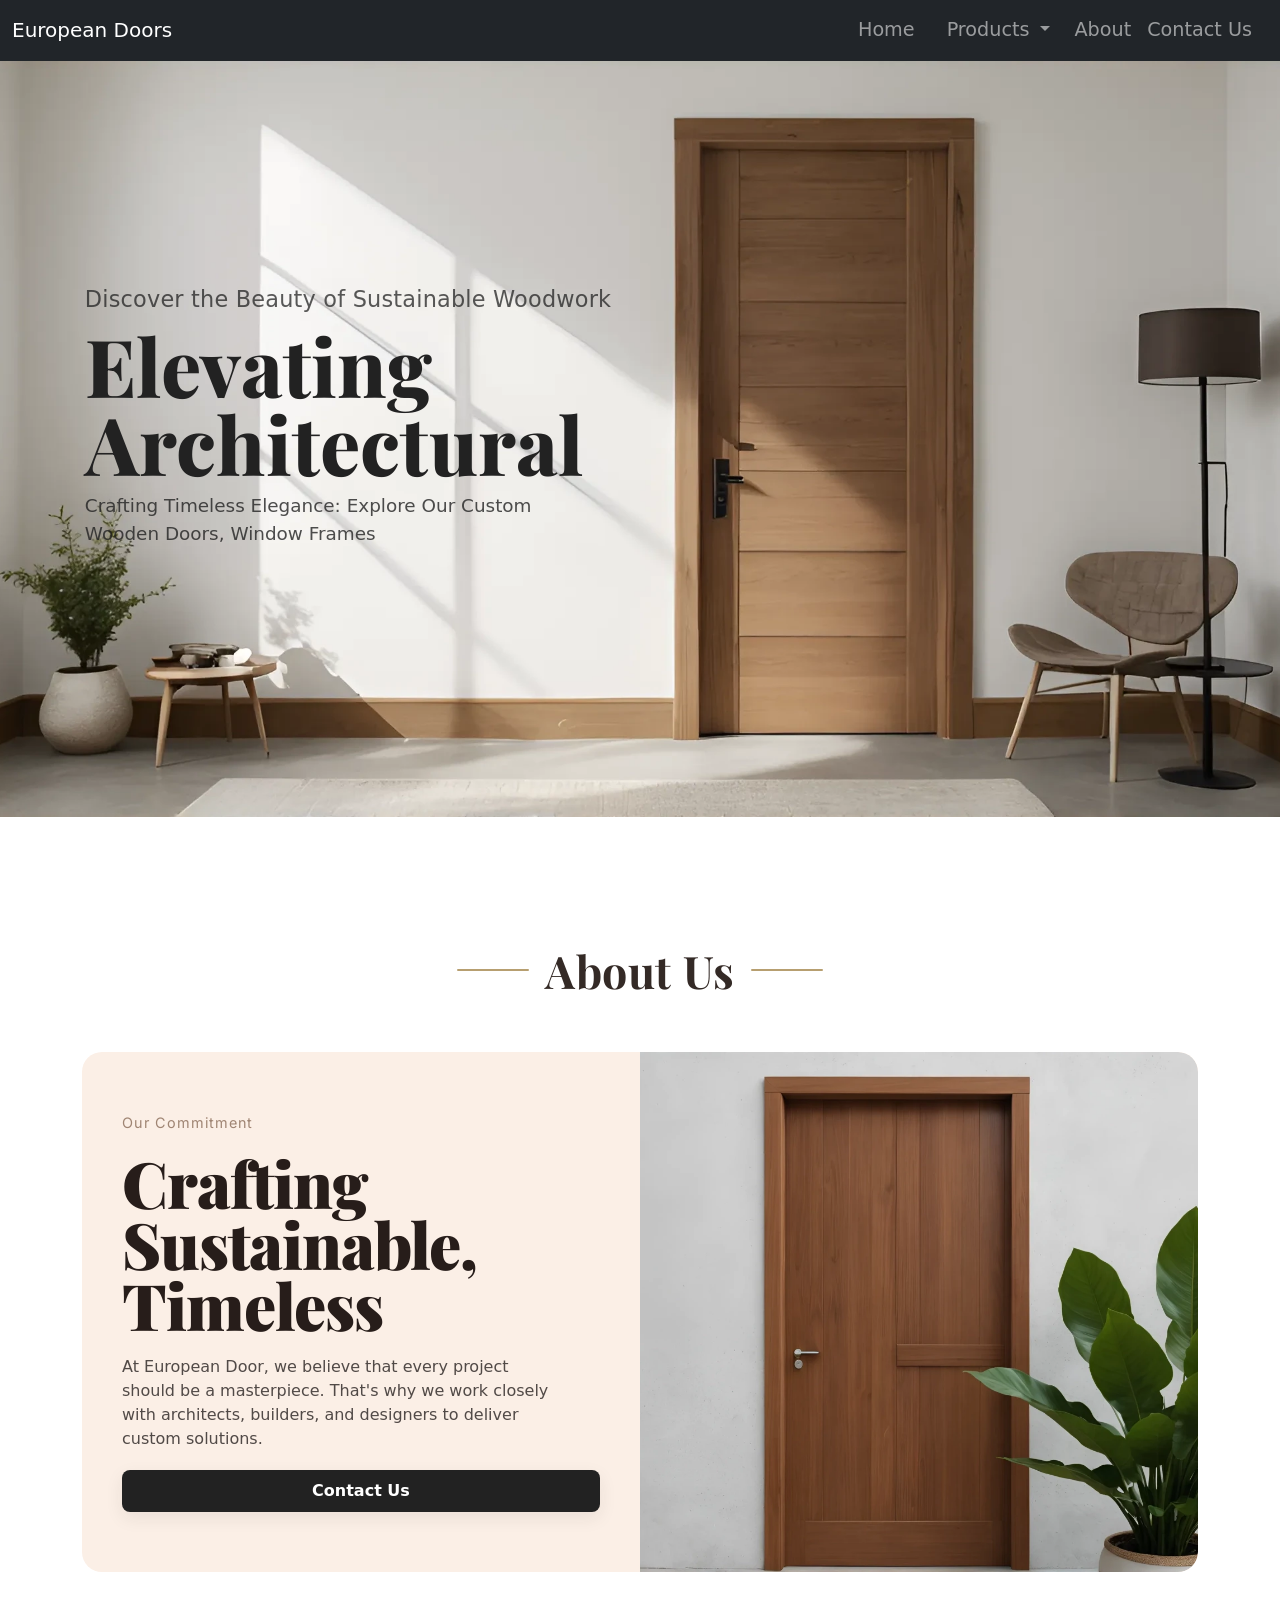
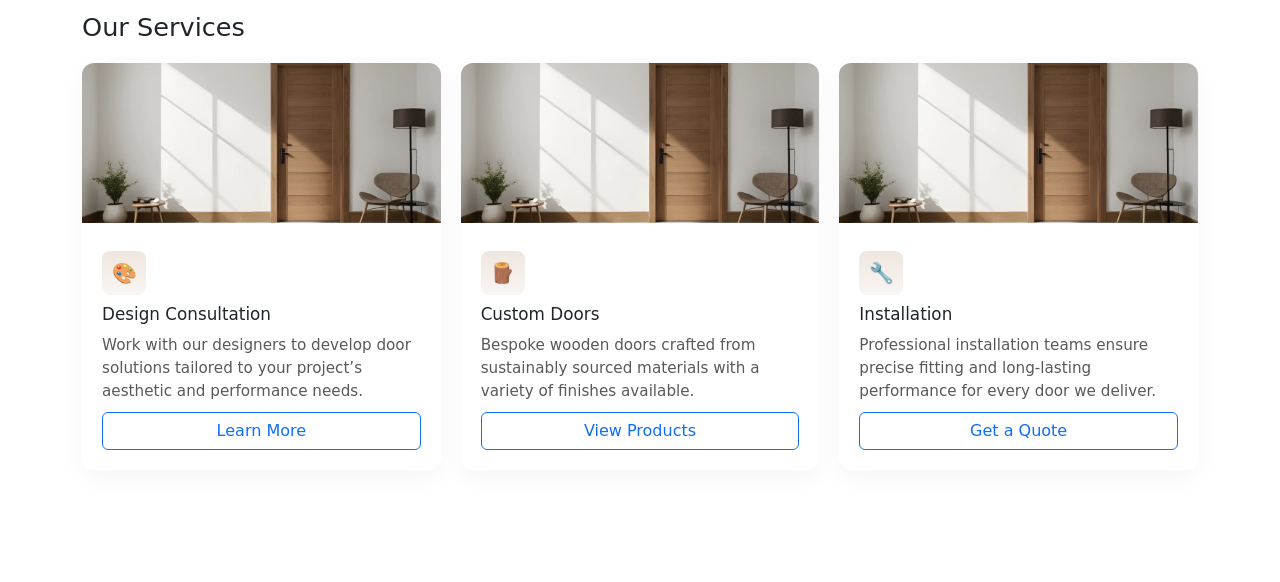
==== index.html @ 244710c8 "changes" ====
<!DOCTYPE html>
<html lang="en">
<head>
    <meta charset="UTF-8">
    <meta name="viewport" content="width=device-width, initial-scale=1.0">
    <link href="https://cdn.jsdelivr.net/npm/bootstrap@5.0.2/dist/css/bootstrap.min.css" rel="stylesheet" integrity="sha384-EVSTQN3/azprG1Anm3QDgpJLIm9Nao0Yz1ztcQTwFspd3yD65VohhpuuCOmLASjC" crossorigin="anonymous">
    <!-- Decorative font for the big heading -->
    <link href="https://fonts.googleapis.com/css2?family=Playfair+Display:ital,wght@0,700;0,900;1,700&family=Inter:wght@300;400;600;700&display=swap" rel="stylesheet">
    <script src="https://cdn.jsdelivr.net/npm/@popperjs/core@2.9.2/dist/umd/popper.min.js" integrity="sha384-IQsoLXl5PILFhosVNubq5LC7Qb9DXgDA9i+tQ8Zj3iwWAwPtgFTxbJ8NT4GN1R8p" crossorigin="anonymous"></script>
<script src="https://cdn.jsdelivr.net/npm/bootstrap@5.0.2/dist/js/bootstrap.min.js" integrity="sha384-cVKIPhGWiC2Al4u+LWgxfKTRIcfu0JTxR+EQDz/bgldoEyl4H0zUF0QKbrJ0EcQF" crossorigin="anonymous"></script>

    <title>Document</title>
    <style>
        body{
            margin: 0px;
            padding: 0px;
        }
        /* ---------- Navbar styles ---------- */
        :root{
            --nav-height: 64px;
            --nav-padding: 1rem;
            --nav-bg: rgba(255,255,255,0.06); /* slight translucent for light backgrounds */
            --nav-link-color: rgb(66, 62, 62);
            --nav-link-hover: rgb(0, 0, 0);
        }
     
       .hero-sec {
           min-height: 84vh;
            width: 100%;
            margin: 0;
  background-image: url('images/section.webp');
  background-size: cover;
  background-position: center;
  background-repeat: no-repeat;
}



        /* Hero text block positioned mid-left */
        .hero-content{
            position: relative;
            height: 100%;
            width: 100%;
        }
        .hero-card{
            position: absolute;
            left: 6%;
            top: 50%;
            transform: translateY(80%);
            max-width: 560px;
            color: rgb(34,34,34);
            background: rgba(255,255,255,0.0);
            padding: 0.25rem 0.5rem;
        }
        .hero-eyebrow{
            font-size: 1.4rem;
            color: rgba(34,34,34,0.75);
            margin-bottom: 0.6rem;
            letter-spacing: 0.2px;
        }
        .hero-title{
            font-family: 'Playfair Display', 'Courier New', Courier, monospace;
            font-size: clamp(3rem, 7.5vw, 5rem);
            line-height: 0.98;
            margin: 0 0 0.6rem 0;
            color: rgb(34,34,34);
            font-weight: 800;
            letter-spacing: 0.2px;
            word-break: keep-all;
        }
        .hero-desc{
            font-size: clamp(0.95rem, 1.6vw, 1.15rem);
            color: rgba(34,34,34,0.8);
            margin: 0;
            max-width: 480px;
        }

        /* Responsive adjustments */
        @media (max-width: 900px){
            .hero-card{ left: 5%; top: 32%; max-width: 420px; }
            .hero-title{ font-size: clamp(2rem, 7.5vw, 3.4rem); }
        }
        @media (max-width: 480px){
            .hero-card{ position: static; transform: none; padding: 1rem; max-width: 100%; }
            .hero-title{ font-size: 2rem; }
        }
        .father-first-section{

            margin: 0px 0px 20px 0px;
            
        }
        .first-section{
         
            overflow: hidden;
         background: #fbefe6;
            padding: 0px;
            margin: 0px;
            border-radius: 20px 20px 20px 20px;
        }
        /* Split-card layout to match the provided mock */
        .first-section .first-left{
            /* pale warm panel */
            padding: 3.5rem 2.5rem;
            display: flex;
            flex-direction: column;
            justify-content: center;
            gap: 1.2rem;
            min-height: 520px;
            margin: 0px;
        }
        .first-section .first-right{
           
            display: flex;
            align-items: center;
            justify-content: center;
            background: transparent;
        }
        .first-section .first-left .eyebrow{
            font-family: 'Inter', system-ui, sans-serif;
            font-size: 0.9rem;
            color: rgba(98,61,38,0.6);
            letter-spacing: 1px;
            text-transform: none;
        }
        .first-section .first-left h2{
            margin: 0;
            font-family: 'Playfair Display', Georgia, serif;
            font-size: clamp(2.4rem, 5.2vw, 4rem);
            line-height: 0.95;
            color: #271d1a;
            font-weight: 900;
            letter-spacing: -1px;
        }
        .first-section .first-left p{
            margin: 0;
            color: rgba(39,33,31,0.8);
            max-width: 42ch;
        }
        .first-section .first-right img{
            width: 100%;
            height: 100%;
            object-fit: cover;
            border-radius: 0px 20px 20px 0px;
        }
        @media (max-width: 900px){
            .first-section .first-left{ padding: 2rem; }
            .first-section .first-left h2{ font-size: 2rem; }
        }
        /* Text column helper: vertically center content beside images */
        .col-content{
            display: flex;
            flex-direction: column;
            justify-content: center;
            gap: 0.75rem;
            padding: 1.25rem;
        }
        .col-content h2{ margin: 0 0 0.25rem 0; font-size: 1.75rem; }
        .col-content p{ margin: 0 0 0.75rem 0; color: rgba(34,34,34,0.85); line-height: 1.45; }
        /* Style the primary button to match site look (overrides bootstrap) */
        .btn-primary{
            background: rgb(34,34,34) !important;
            border: none !important;
            color: #fff !important;
            padding: 0.55rem 1rem;
            border-radius: 8px;
            font-weight: 600;
            box-shadow: 0 6px 18px rgba(34,34,34,0.08);
        }
        .btn-primary:hover, .btn-primary:focus{
            transform: translateY(-2px);
            box-shadow: 0 10px 24px rgba(34,34,34,0.12);
            outline: none;
        }
        .door-img img{
            margin: 0px;
            padding: 0px;
            width: 100%;
            height: auto;
            display: block;
            border-radius: 30px;
        }
        .door-img{
            padding: 0px;
        }
        /* Services section styling */
        .services-section{
            padding: 2.5rem 0;
        }
        .services-section h3{
            font-size: 1.6rem;
            margin: 0 0 0.5rem 0;
        }
        .services-grid{
            display: grid;
            grid-template-columns: repeat(3, 1fr);
            gap: 1.25rem;
            align-items: start;
        }
        .service-card{
            padding: 0;
            border-radius: 12px;
            background: #fff;
            box-shadow: 0 8px 24px rgba(17,17,17,0.04);
            display: flex;
            flex-direction: column;
            gap: 0.75rem;
            overflow: hidden;
            transition: transform 220ms ease, box-shadow 220ms ease;
        }
        .service-card:hover{ transform: translateY(-8px); box-shadow: 0 20px 40px rgba(17,17,17,0.12); }
        .service-thumb{ width: 100%; height: 160px; object-fit: cover; display:block; }
        .service-body{ padding: 1rem 1.25rem 1.25rem 1.25rem; display:flex; flex-direction:column; gap:0.6rem; }
        .service-icon{
            font-size: 1.25rem;
            width: 44px;
            height: 44px;
            display: inline-flex;
            align-items: center;
            justify-content: center;
            border-radius: 8px;
            background: linear-gradient(180deg, #efe7df, #f9f5f3);
        }
        .service-card h4{ margin: 0; font-size: 1.05rem; }
        .service-card p{ margin: 0; color: rgba(34,34,34,0.75); font-size: 0.95rem; }
        @media (max-width: 900px){
            .services-grid{ grid-template-columns: repeat(2, 1fr); }
        }
        @media (max-width: 600px){
            .services-grid{ grid-template-columns: 1fr; }
        }
        /* Themed section heading with thin lines */
        .section-heading{
            display: flex;
            align-items: center;
            gap: 1rem;
            justify-content: center;
            margin: 2.5rem 0 1rem 0;
            color: #342a26;
            font-family: 'Playfair Display', Georgia, serif;
            font-weight: 700;
            font-size: clamp(2.4rem, 3.8vw, 2.8rem);
            letter-spacing: 0.6px;
        }
        .section-heading::before,
        .section-heading::after{
            content: "";
            display: block;
            width: 72px;
            height: 2px;
            background: rgba(180, 155, 105, 0.952);
            border-radius: 2px;
        }
        @media (max-width: 600px){
            .section-heading::before, .section-heading::after{ width: 40px; }
            .section-heading{ font-size: 1.05rem; }
        }

        /* Navbar scrolled state styling */
        nav.site-nav{ transition: background 260ms ease, height 260ms ease, box-shadow 260ms ease, padding 260ms ease; }
        nav.site-nav.scrolled{ background: rgba(17, 17, 17, 0.247); height: 52px; box-shadow: 0 6px 20px rgba(0, 0, 0, 0.041); padding: 0 0.75rem; }
        nav.site-nav .brand, nav.site-nav .nav-links a{ transition: color 260ms ease; }
        nav.site-nav.scrolled .brand, nav.site-nav.scrolled .nav-links a{ color: #302d2d !important; }
    
        .nav-link{
            font-size: 1.2rem;
        }
    </style>
</head>
<body>
   <nav class="navbar navbar-expand-lg navbar-dark bg-dark">
  <div class="container-fluid">
    <a class="navbar-brand" href="#">European Doors</a>
    <button class="navbar-toggler" type="button" data-bs-toggle="collapse" data-bs-target="#navbarNavDropdown" aria-controls="navbarNavDropdown" aria-expanded="false" aria-label="Toggle navigation">
      <span class="navbar-toggler-icon"></span>
    </button>
    <div class="collapse navbar-collapse" id="navbarNavDropdown">
      <ul class="navbar-nav ms-auto me-2">
        <li class="nav-item px-2">
          <a class="nav-link" aria-current="page" href="#">Home</a>
        </li>
        <li class="nav-item dropdown px-2">
          <a class="nav-link dropdown-toggle" href="#" id="navbarDropdownMenuLink" role="button" data-bs-toggle="dropdown" aria-expanded="false">
            Products
          </a>
          <ul class="dropdown-menu" aria-labelledby="navbarDropdownMenuLink">
            <li><a class="dropdown-item" href="#">Action</a></li>
            <li><a class="dropdown-item" href="#">Another action</a></li>
            <li><a class="dropdown-item" href="#">Something </a></li>
          </ul>
        </li>
        <li class="nav-item">
          <a class="nav-link" href="#">About</a>
        </li>

        <li class="nav-item">
          <a class="nav-link" href="#">Contact Us</a>
        </li>
        
      </ul>
    </div>
  </div>
</nav>
    <section class="hero-sec">
        <div class="hero-content">
            <div class="hero-card" role="region" aria-label="Hero">
                <div class="hero-eyebrow">Discover the Beauty of Sustainable Woodwork</div>
                <h1 class="hero-title">Elevating<br/>Architectural</h1>
                <p class="hero-desc">Crafting Timeless Elegance: Explore Our Custom Wooden Doors, Window Frames</p>
            </div>
        </div>
    </section>
    <br><br><br>

    <!-- About heading -->
    <div class="container">
        <div class="section-heading my-5" role="heading" aria-level="2">About Us</div>
    </div>

    
    
    <div class="container">
    <div class="row first-section">
    <div class="col-lg-6 first-left">
        <div class="eyebrow">Our Commitment</div>
        <h2>Crafting Sustainable,<br/>Timeless</h2>
        <p>At European Door, we believe that every project should be a masterpiece. That's why we work closely with architects, builders, and designers to deliver custom solutions.</p>
        <a href="#contact" class="btn btn-primary">Contact Us</a>
    </div>
    <div class="col-lg-6 first-right door-img">
        <img src="images/door_image.htm" alt="Wooden bedroom with large window">
    </div>

    </div>
    </div>

   
    <!-- Our Services -->
    <section class="services-section" aria-labelledby="services-heading">
        <div class="container">
            <h3 id="services-heading" style="margin-bottom:1.25rem;">Our Services</h3>
            <div class="services-grid">
                <article class="service-card">
                    <img class="service-thumb" src="images/section.webp" alt="Design" />
                    <div class="service-body">
                        <div class="service-icon">🎨</div>
                        <h4>Design Consultation</h4>
                        <p>Work with our designers to develop door solutions tailored to your project’s aesthetic and performance needs.</p>
                        <a class="btn btn-outline-primary" href="#contact">Learn More</a>
                    </div>
                </article>
                <article class="service-card">
                    <img class="service-thumb" src="images/section.webp" alt="Custom Doors" />
                    <div class="service-body">
                        <div class="service-icon">🪵</div>
                        <h4>Custom Doors</h4>
                        <p>Bespoke wooden doors crafted from sustainably sourced materials with a variety of finishes available.</p>
                        <a class="btn btn-outline-primary" href="#products">View Products</a>
                    </div>
                </article>
                <article class="service-card">
                    <img class="service-thumb" src="images/section.webp" alt="Installation" />
                    <div class="service-body">
                        <div class="service-icon">🔧</div>
                        <h4>Installation</h4>
                        <p>Professional installation teams ensure precise fitting and long-lasting performance for every door we deliver.</p>
                        <a class="btn btn-outline-primary" href="#contact">Get a Quote</a>
                    </div>
                </article>
            </div>
        </div>
    </section>
    <br><br><br>



    <script>
        // Mobile nav toggle: no external libs
        (function(){
            const toggle = document.querySelector('.nav-toggle');
            const navLinks = document.getElementById('nav-links');

            if(!toggle || !navLinks) return;

            function setOpen(open){
                toggle.setAttribute('aria-expanded', open ? 'true' : 'false');
                if(open) navLinks.classList.add('open'); else navLinks.classList.remove('open');
            }

            toggle.addEventListener('click', ()=>{
                const isOpen = toggle.getAttribute('aria-expanded') === 'true';
                setOpen(!isOpen);
            });

            // Close on Escape
            document.addEventListener('keydown', e=>{
                if(e.key === 'Escape') setOpen(false);
            });

            // Close when clicking outside (mobile menu)
            document.addEventListener('click', e=>{
                if(!navLinks.classList.contains('open')) return;
                const withinNav = e.composedPath && e.composedPath().includes(navLinks);
                const withinToggle = e.composedPath && e.composedPath().includes(toggle);
                if(!withinNav && !withinToggle) setOpen(false);
            });
        })();

        // Navbar scroll behavior: change color/height after scrolling down
        (function(){
            const nav = document.querySelector('nav.site-nav');
            const threshold = 120; // pixels scrolled before changing
            if(!nav) return;
            function onScroll(){
                if(window.scrollY > threshold) nav.classList.add('scrolled'); else nav.classList.remove('scrolled');
            }
            document.addEventListener('scroll', onScroll, { passive: true });
            // run once to set initial state
            onScroll();
        })();
    </script>
</body>
</html>
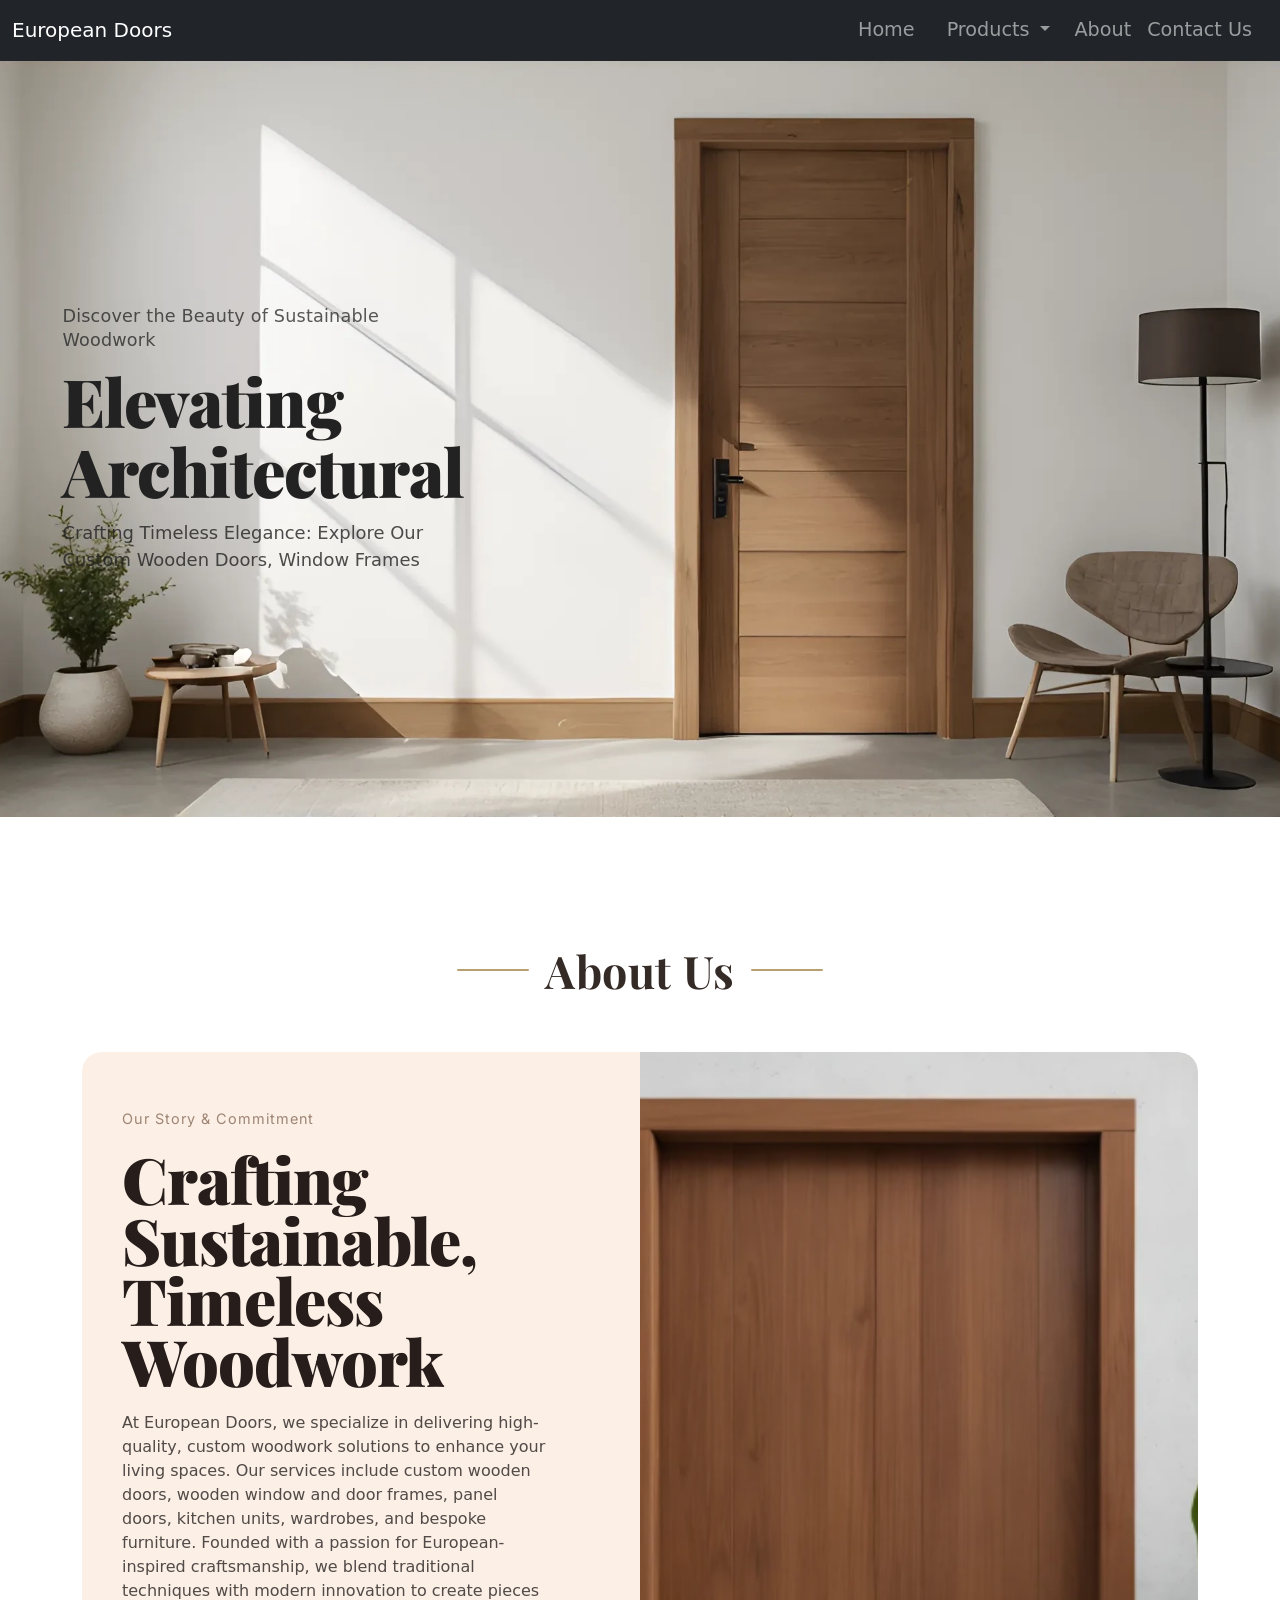
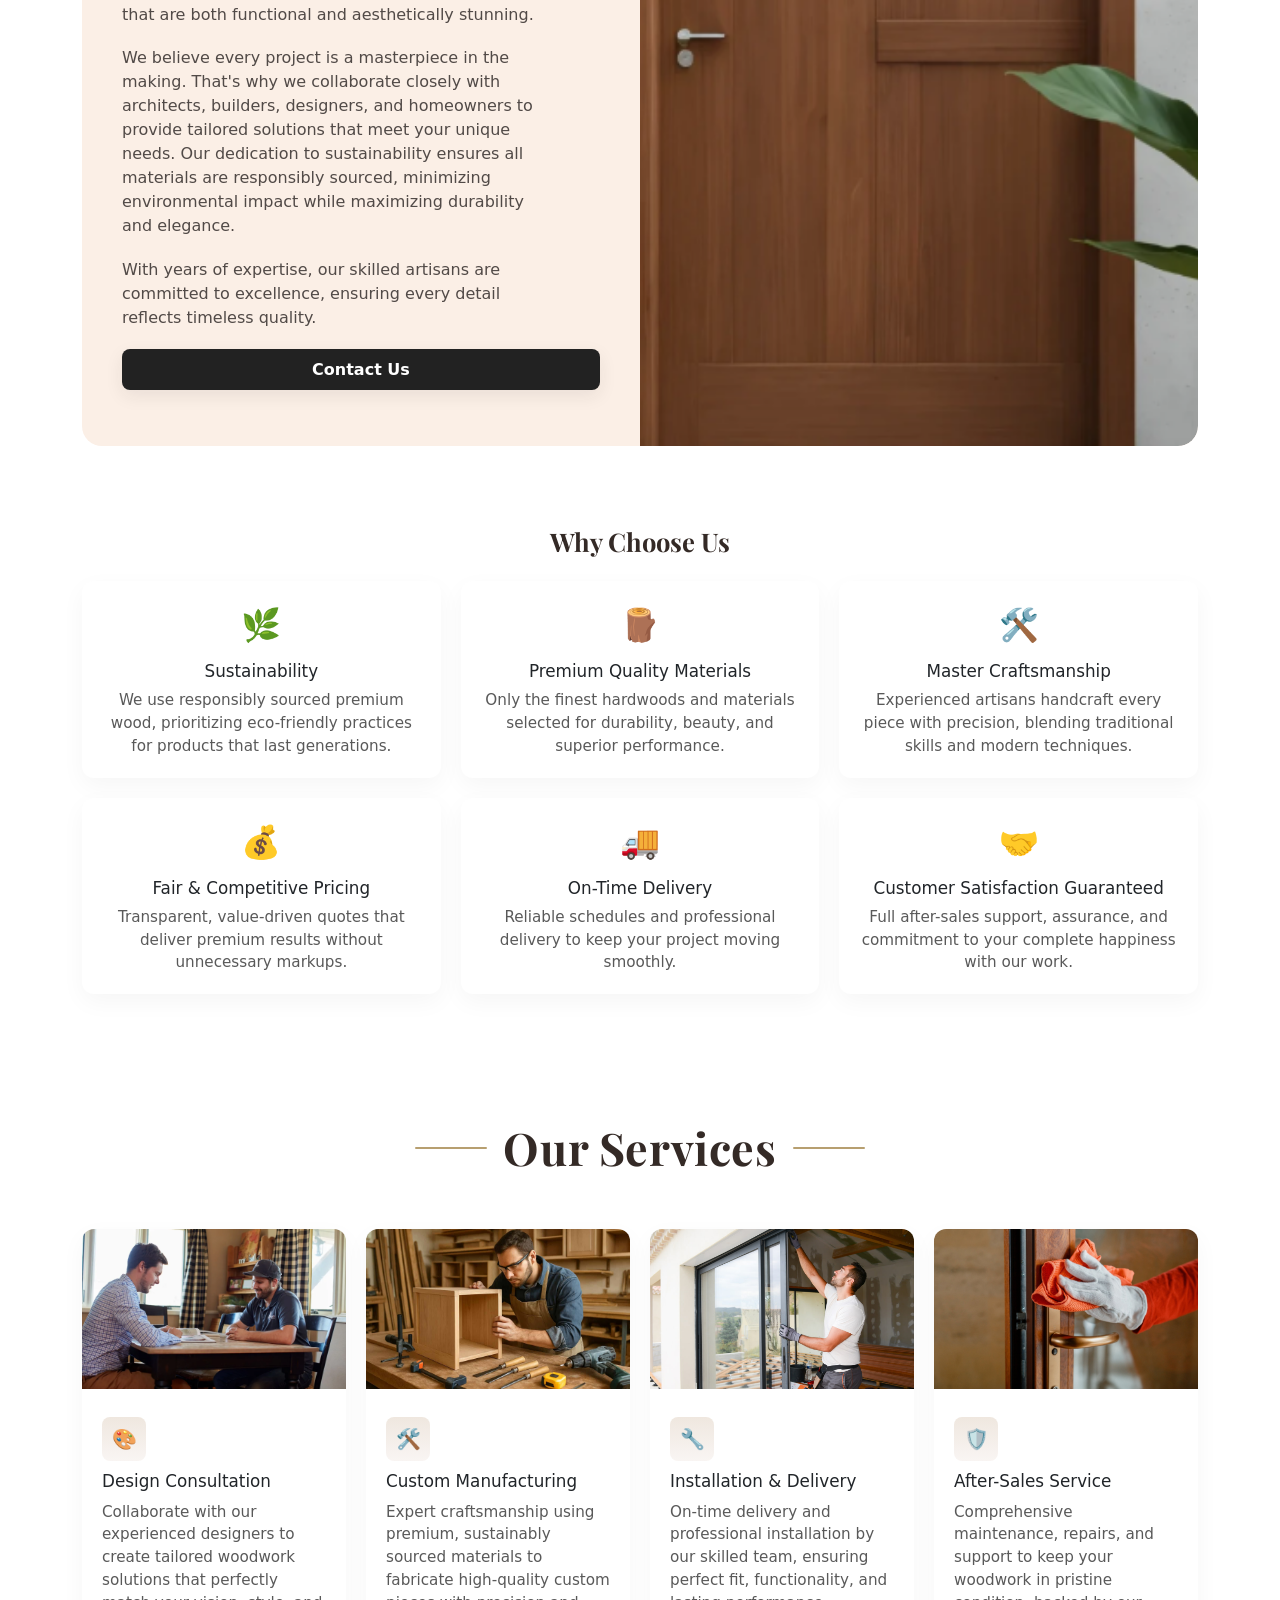
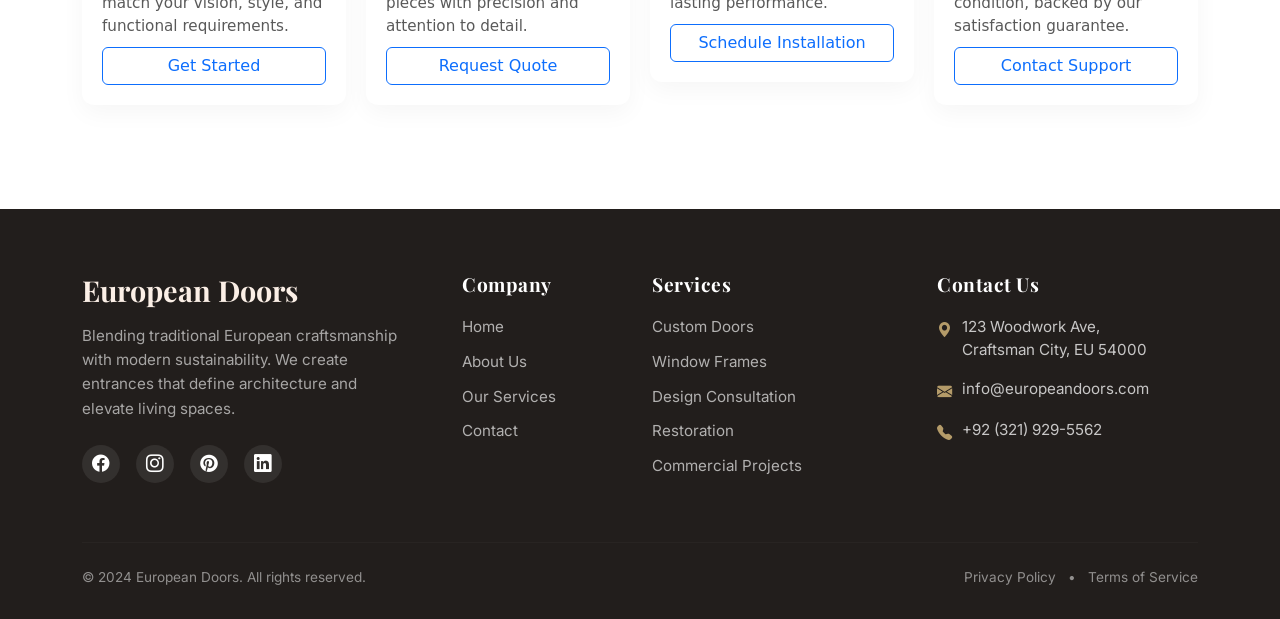
==== commit c4dac6c0: "updated" ====
--- a/index.html
+++ b/index.html
@@ -7,269 +7,19 @@
     <link href="https://cdn.jsdelivr.net/npm/bootstrap@5.0.2/dist/css/bootstrap.min.css" rel="stylesheet" integrity="sha384-EVSTQN3/azprG1Anm3QDgpJLIm9Nao0Yz1ztcQTwFspd3yD65VohhpuuCOmLASjC" crossorigin="anonymous">
     <!-- Decorative font for the big heading -->
     <link href="https://fonts.googleapis.com/css2?family=Playfair+Display:ital,wght@0,700;0,900;1,700&family=Inter:wght@300;400;600;700&display=swap" rel="stylesheet">
+    <link rel="stylesheet" href="style.css">
+    <link rel="stylesheet" href="https://cdn.jsdelivr.net/npm/bootstrap-icons@1.11.3/font/bootstrap-icons.min.css">
     <script src="https://cdn.jsdelivr.net/npm/@popperjs/core@2.9.2/dist/umd/popper.min.js" integrity="sha384-IQsoLXl5PILFhosVNubq5LC7Qb9DXgDA9i+tQ8Zj3iwWAwPtgFTxbJ8NT4GN1R8p" crossorigin="anonymous"></script>
 <script src="https://cdn.jsdelivr.net/npm/bootstrap@5.0.2/dist/js/bootstrap.min.js" integrity="sha384-cVKIPhGWiC2Al4u+LWgxfKTRIcfu0JTxR+EQDz/bgldoEyl4H0zUF0QKbrJ0EcQF" crossorigin="anonymous"></script>
 
-    <title>Document</title>
-    <style>
-        body{
-            margin: 0px;
-            padding: 0px;
-        }
-        /* ---------- Navbar styles ---------- */
-        :root{
-            --nav-height: 64px;
-            --nav-padding: 1rem;
-            --nav-bg: rgba(255,255,255,0.06); /* slight translucent for light backgrounds */
-            --nav-link-color: rgb(66, 62, 62);
-            --nav-link-hover: rgb(0, 0, 0);
-        }
-     
-       .hero-sec {
-           min-height: 84vh;
-            width: 100%;
-            margin: 0;
-  background-image: url('images/section.webp');
-  background-size: cover;
-  background-position: center;
-  background-repeat: no-repeat;
-}
-
-
-
-        /* Hero text block positioned mid-left */
-        .hero-content{
-            position: relative;
-            height: 100%;
-            width: 100%;
-        }
-        .hero-card{
-            position: absolute;
-            left: 6%;
-            top: 50%;
-            transform: translateY(80%);
-            max-width: 560px;
-            color: rgb(34,34,34);
-            background: rgba(255,255,255,0.0);
-            padding: 0.25rem 0.5rem;
-        }
-        .hero-eyebrow{
-            font-size: 1.4rem;
-            color: rgba(34,34,34,0.75);
-            margin-bottom: 0.6rem;
-            letter-spacing: 0.2px;
-        }
-        .hero-title{
-            font-family: 'Playfair Display', 'Courier New', Courier, monospace;
-            font-size: clamp(3rem, 7.5vw, 5rem);
-            line-height: 0.98;
-            margin: 0 0 0.6rem 0;
-            color: rgb(34,34,34);
-            font-weight: 800;
-            letter-spacing: 0.2px;
-            word-break: keep-all;
-        }
-        .hero-desc{
-            font-size: clamp(0.95rem, 1.6vw, 1.15rem);
-            color: rgba(34,34,34,0.8);
-            margin: 0;
-            max-width: 480px;
-        }
-
-        /* Responsive adjustments */
-        @media (max-width: 900px){
-            .hero-card{ left: 5%; top: 32%; max-width: 420px; }
-            .hero-title{ font-size: clamp(2rem, 7.5vw, 3.4rem); }
-        }
-        @media (max-width: 480px){
-            .hero-card{ position: static; transform: none; padding: 1rem; max-width: 100%; }
-            .hero-title{ font-size: 2rem; }
-        }
-        .father-first-section{
-
-            margin: 0px 0px 20px 0px;
-            
-        }
-        .first-section{
-         
-            overflow: hidden;
-         background: #fbefe6;
-            padding: 0px;
-            margin: 0px;
-            border-radius: 20px 20px 20px 20px;
-        }
-        /* Split-card layout to match the provided mock */
-        .first-section .first-left{
-            /* pale warm panel */
-            padding: 3.5rem 2.5rem;
-            display: flex;
-            flex-direction: column;
-            justify-content: center;
-            gap: 1.2rem;
-            min-height: 520px;
-            margin: 0px;
-        }
-        .first-section .first-right{
-           
-            display: flex;
-            align-items: center;
-            justify-content: center;
-            background: transparent;
-        }
-        .first-section .first-left .eyebrow{
-            font-family: 'Inter', system-ui, sans-serif;
-            font-size: 0.9rem;
-            color: rgba(98,61,38,0.6);
-            letter-spacing: 1px;
-            text-transform: none;
-        }
-        .first-section .first-left h2{
-            margin: 0;
-            font-family: 'Playfair Display', Georgia, serif;
-            font-size: clamp(2.4rem, 5.2vw, 4rem);
-            line-height: 0.95;
-            color: #271d1a;
-            font-weight: 900;
-            letter-spacing: -1px;
-        }
-        .first-section .first-left p{
-            margin: 0;
-            color: rgba(39,33,31,0.8);
-            max-width: 42ch;
-        }
-        .first-section .first-right img{
-            width: 100%;
-            height: 100%;
-            object-fit: cover;
-            border-radius: 0px 20px 20px 0px;
-        }
-        @media (max-width: 900px){
-            .first-section .first-left{ padding: 2rem; }
-            .first-section .first-left h2{ font-size: 2rem; }
-        }
-        /* Text column helper: vertically center content beside images */
-        .col-content{
-            display: flex;
-            flex-direction: column;
-            justify-content: center;
-            gap: 0.75rem;
-            padding: 1.25rem;
-        }
-        .col-content h2{ margin: 0 0 0.25rem 0; font-size: 1.75rem; }
-        .col-content p{ margin: 0 0 0.75rem 0; color: rgba(34,34,34,0.85); line-height: 1.45; }
-        /* Style the primary button to match site look (overrides bootstrap) */
-        .btn-primary{
-            background: rgb(34,34,34) !important;
-            border: none !important;
-            color: #fff !important;
-            padding: 0.55rem 1rem;
-            border-radius: 8px;
-            font-weight: 600;
-            box-shadow: 0 6px 18px rgba(34,34,34,0.08);
-        }
-        .btn-primary:hover, .btn-primary:focus{
-            transform: translateY(-2px);
-            box-shadow: 0 10px 24px rgba(34,34,34,0.12);
-            outline: none;
-        }
-        .door-img img{
-            margin: 0px;
-            padding: 0px;
-            width: 100%;
-            height: auto;
-            display: block;
-            border-radius: 30px;
-        }
-        .door-img{
-            padding: 0px;
-        }
-        /* Services section styling */
-        .services-section{
-            padding: 2.5rem 0;
-        }
-        .services-section h3{
-            font-size: 1.6rem;
-            margin: 0 0 0.5rem 0;
-        }
-        .services-grid{
-            display: grid;
-            grid-template-columns: repeat(3, 1fr);
-            gap: 1.25rem;
-            align-items: start;
-        }
-        .service-card{
-            padding: 0;
-            border-radius: 12px;
-            background: #fff;
-            box-shadow: 0 8px 24px rgba(17,17,17,0.04);
-            display: flex;
-            flex-direction: column;
-            gap: 0.75rem;
-            overflow: hidden;
-            transition: transform 220ms ease, box-shadow 220ms ease;
-        }
-        .service-card:hover{ transform: translateY(-8px); box-shadow: 0 20px 40px rgba(17,17,17,0.12); }
-        .service-thumb{ width: 100%; height: 160px; object-fit: cover; display:block; }
-        .service-body{ padding: 1rem 1.25rem 1.25rem 1.25rem; display:flex; flex-direction:column; gap:0.6rem; }
-        .service-icon{
-            font-size: 1.25rem;
-            width: 44px;
-            height: 44px;
-            display: inline-flex;
-            align-items: center;
-            justify-content: center;
-            border-radius: 8px;
-            background: linear-gradient(180deg, #efe7df, #f9f5f3);
-        }
-        .service-card h4{ margin: 0; font-size: 1.05rem; }
-        .service-card p{ margin: 0; color: rgba(34,34,34,0.75); font-size: 0.95rem; }
-        @media (max-width: 900px){
-            .services-grid{ grid-template-columns: repeat(2, 1fr); }
-        }
-        @media (max-width: 600px){
-            .services-grid{ grid-template-columns: 1fr; }
-        }
-        /* Themed section heading with thin lines */
-        .section-heading{
-            display: flex;
-            align-items: center;
-            gap: 1rem;
-            justify-content: center;
-            margin: 2.5rem 0 1rem 0;
-            color: #342a26;
-            font-family: 'Playfair Display', Georgia, serif;
-            font-weight: 700;
-            font-size: clamp(2.4rem, 3.8vw, 2.8rem);
-            letter-spacing: 0.6px;
-        }
-        .section-heading::before,
-        .section-heading::after{
-            content: "";
-            display: block;
-            width: 72px;
-            height: 2px;
-            background: rgba(180, 155, 105, 0.952);
-            border-radius: 2px;
-        }
-        @media (max-width: 600px){
-            .section-heading::before, .section-heading::after{ width: 40px; }
-            .section-heading{ font-size: 1.05rem; }
-        }
-
-        /* Navbar scrolled state styling */
-        nav.site-nav{ transition: background 260ms ease, height 260ms ease, box-shadow 260ms ease, padding 260ms ease; }
-        nav.site-nav.scrolled{ background: rgba(17, 17, 17, 0.247); height: 52px; box-shadow: 0 6px 20px rgba(0, 0, 0, 0.041); padding: 0 0.75rem; }
-        nav.site-nav .brand, nav.site-nav .nav-links a{ transition: color 260ms ease; }
-        nav.site-nav.scrolled .brand, nav.site-nav.scrolled .nav-links a{ color: #302d2d !important; }
-    
-        .nav-link{
-            font-size: 1.2rem;
-        }
-    </style>
+    <title>European Doors</title>
+   
 </head>
 <body>
+     
    <nav class="navbar navbar-expand-lg navbar-dark bg-dark">
   <div class="container-fluid">
+
     <a class="navbar-brand" href="#">European Doors</a>
     <button class="navbar-toggler" type="button" data-bs-toggle="collapse" data-bs-target="#navbarNavDropdown" aria-controls="navbarNavDropdown" aria-expanded="false" aria-label="Toggle navigation">
       <span class="navbar-toggler-icon"></span>
@@ -290,7 +40,8 @@
           </ul>
         </li>
         <li class="nav-item">
-          <a class="nav-link" href="#">About</a>
+          <a class="nav-link" href="#about">About</a>
+          
         </li>
 
         <li class="nav-item">
@@ -301,7 +52,7 @@
     </div>
   </div>
 </nav>
-    <section class="hero-sec">
+ <section id="landing_page" class="hero-sec">
         <div class="hero-content">
             <div class="hero-card" role="region" aria-label="Hero">
                 <div class="hero-eyebrow">Discover the Beauty of Sustainable Woodwork</div>
@@ -313,112 +64,182 @@
     <br><br><br>
 
     <!-- About heading -->
+<div class="container">
+    <div class="section-heading my-5" role="heading" aria-level="2">About Us</div>
+</div>
+
+<div class="container" id="about">
+    <div class="row first-section">
+        <div class="col-lg-6 first-left">
+            <div class="eyebrow">Our Story & Commitment</div>
+            <h2>Crafting Sustainable, Timeless Woodwork</h2>
+            <p>At European Doors, we specialize in delivering high-quality, custom woodwork solutions to enhance your living spaces. Our services include custom wooden doors, wooden window and door frames, panel doors, kitchen units, wardrobes, and bespoke furniture. Founded with a passion for European-inspired craftsmanship, we blend traditional techniques with modern innovation to create pieces that are both functional and aesthetically stunning.</p>
+            <p>We believe every project is a masterpiece in the making. That's why we collaborate closely with architects, builders, designers, and homeowners to provide tailored solutions that meet your unique needs. Our dedication to sustainability ensures all materials are responsibly sourced, minimizing environmental impact while maximizing durability and elegance.</p>
+            <p>With years of expertise, our skilled artisans are committed to excellence, ensuring every detail reflects timeless quality.</p>
+            <a href="#contact" class="btn btn-primary">Contact Us</a>
+        </div>
+        <div class="col-lg-6 first-right door-img">
+            <img src="images/door_image.png" alt="Custom sustainable wooden door craftsmanship"> <!-- Replace src with a new image if desired -->
+        </div>
+    </div>
+
+   <!-- Why Choose Us (expanded from Core Values) -->
+<div class="row values-section mt-5">
+    <div class="col-12">
+        <h3 class="values-heading">Why Choose Us</h3>
+    </div>
+    <div class="values-grid">
+        <div class="value-card">
+            <div class="value-icon">🌿</div>
+            <h4>Sustainability</h4>
+            <p>We use responsibly sourced premium wood, prioritizing eco-friendly practices for products that last generations.</p>
+        </div>
+        <div class="value-card">
+            <div class="value-icon">🪵</div>
+            <h4>Premium Quality Materials</h4>
+            <p>Only the finest hardwoods and materials selected for durability, beauty, and superior performance.</p>
+        </div>
+        <div class="value-card">
+            <div class="value-icon">🛠️</div>
+            <h4>Master Craftsmanship</h4>
+            <p>Experienced artisans handcraft every piece with precision, blending traditional skills and modern techniques.</p>
+        </div>
+       
+        <div class="value-card">
+            <div class="value-icon">💰</div>
+            <h4>Fair & Competitive Pricing</h4>
+            <p>Transparent, value-driven quotes that deliver premium results without unnecessary markups.</p>
+        </div>
+        <div class="value-card">
+            <div class="value-icon">🚚</div>
+            <h4>On-Time Delivery</h4>
+            <p>Reliable schedules and professional delivery to keep your project moving smoothly.</p>
+        </div>
+        <div class="value-card">
+            <div class="value-icon">🤝</div>
+            <h4>Customer Satisfaction Guaranteed</h4>
+            <p>Full after-sales support, assurance, and commitment to your complete happiness with our work.</p>
+        </div>
+    </div>
+</div>
+</div>
+
+   <!-- Our Services -->
+<section id="services" class="services-section" aria-labelledby="services-heading">
     <div class="container">
-        <div class="section-heading my-5" role="heading" aria-level="2">About Us</div>
-    </div>
-
-    
-    
+        <div class="section-heading my-5" role="heading" aria-level="2">Our Services</div>
+        <div class="services-grid">
+            <article class="service-card">
+                <img class="service-thumb" src="images/design-consultation.webp" alt="Design consultation with client and wood samples" />
+                <div class="service-body">
+                    <div class="service-icon">🎨</div>
+                    <h4>Design Consultation</h4>
+                    <p>Collaborate with our experienced designers to create tailored woodwork solutions that perfectly match your vision, style, and functional requirements.</p>
+                    <a class="btn btn-outline-primary" href="#contact">Get Started</a>
+                </div>
+            </article>
+            <article class="service-card">
+                <img class="service-thumb" src="images/custom-design.jpg" alt="Craftsman building custom wooden door in workshop" />
+                <div class="service-body">
+                    <div class="service-icon">🛠️</div>
+                    <h4>Custom Manufacturing</h4>
+                    <p>Expert craftsmanship using premium, sustainably sourced materials to fabricate high-quality custom pieces with precision and attention to detail.</p>
+                    <a class="btn btn-outline-primary" href="#contact">Request Quote</a>
+                </div>
+            </article>
+            <article class="service-card">
+                <img class="service-thumb" src="images/installation-delivery.jpg" alt="Professional installing custom wooden door" />
+                <div class="service-body">
+                    <div class="service-icon">🔧</div>
+                    <h4>Installation & Delivery</h4>
+                    <p>On-time delivery and professional installation by our skilled team, ensuring perfect fit, functionality, and lasting performance.</p>
+                    <a class="btn btn-outline-primary" href="#contact">Schedule Installation</a>
+                </div>
+            </article>
+            <article class="service-card">
+                <img class="service-thumb" src="images/after-sales.jpg" alt="Maintaining and polishing wooden door" />
+                <div class="service-body">
+                    <div class="service-icon">🛡️</div>
+                    <h4>After-Sales Service</h4>
+                    <p>Comprehensive maintenance, repairs, and support to keep your woodwork in pristine condition, backed by our satisfaction guarantee.</p>
+                    <a class="btn btn-outline-primary" href="#contact">Contact Support</a>
+                </div>
+            </article>
+        </div>
+    </div>
+</section>
+<footer class="site-footer">
     <div class="container">
-    <div class="row first-section">
-    <div class="col-lg-6 first-left">
-        <div class="eyebrow">Our Commitment</div>
-        <h2>Crafting Sustainable,<br/>Timeless</h2>
-        <p>At European Door, we believe that every project should be a masterpiece. That's why we work closely with architects, builders, and designers to deliver custom solutions.</p>
-        <a href="#contact" class="btn btn-primary">Contact Us</a>
-    </div>
-    <div class="col-lg-6 first-right door-img">
-        <img src="images/door_image.htm" alt="Wooden bedroom with large window">
-    </div>
-
-    </div>
-    </div>
-
-   
-    <!-- Our Services -->
-    <section class="services-section" aria-labelledby="services-heading">
-        <div class="container">
-            <h3 id="services-heading" style="margin-bottom:1.25rem;">Our Services</h3>
-            <div class="services-grid">
-                <article class="service-card">
-                    <img class="service-thumb" src="images/section.webp" alt="Design" />
-                    <div class="service-body">
-                        <div class="service-icon">🎨</div>
-                        <h4>Design Consultation</h4>
-                        <p>Work with our designers to develop door solutions tailored to your project’s aesthetic and performance needs.</p>
-                        <a class="btn btn-outline-primary" href="#contact">Learn More</a>
-                    </div>
-                </article>
-                <article class="service-card">
-                    <img class="service-thumb" src="images/section.webp" alt="Custom Doors" />
-                    <div class="service-body">
-                        <div class="service-icon">🪵</div>
-                        <h4>Custom Doors</h4>
-                        <p>Bespoke wooden doors crafted from sustainably sourced materials with a variety of finishes available.</p>
-                        <a class="btn btn-outline-primary" href="#products">View Products</a>
-                    </div>
-                </article>
-                <article class="service-card">
-                    <img class="service-thumb" src="images/section.webp" alt="Installation" />
-                    <div class="service-body">
-                        <div class="service-icon">🔧</div>
-                        <h4>Installation</h4>
-                        <p>Professional installation teams ensure precise fitting and long-lasting performance for every door we deliver.</p>
-                        <a class="btn btn-outline-primary" href="#contact">Get a Quote</a>
-                    </div>
-                </article>
-            </div>
-        </div>
-    </section>
-    <br><br><br>
-
-
-
-    <script>
-        // Mobile nav toggle: no external libs
-        (function(){
-            const toggle = document.querySelector('.nav-toggle');
-            const navLinks = document.getElementById('nav-links');
-
-            if(!toggle || !navLinks) return;
-
-            function setOpen(open){
-                toggle.setAttribute('aria-expanded', open ? 'true' : 'false');
-                if(open) navLinks.classList.add('open'); else navLinks.classList.remove('open');
-            }
-
-            toggle.addEventListener('click', ()=>{
-                const isOpen = toggle.getAttribute('aria-expanded') === 'true';
-                setOpen(!isOpen);
-            });
-
-            // Close on Escape
-            document.addEventListener('keydown', e=>{
-                if(e.key === 'Escape') setOpen(false);
-            });
-
-            // Close when clicking outside (mobile menu)
-            document.addEventListener('click', e=>{
-                if(!navLinks.classList.contains('open')) return;
-                const withinNav = e.composedPath && e.composedPath().includes(navLinks);
-                const withinToggle = e.composedPath && e.composedPath().includes(toggle);
-                if(!withinNav && !withinToggle) setOpen(false);
-            });
-        })();
-
-        // Navbar scroll behavior: change color/height after scrolling down
-        (function(){
-            const nav = document.querySelector('nav.site-nav');
-            const threshold = 120; // pixels scrolled before changing
-            if(!nav) return;
-            function onScroll(){
-                if(window.scrollY > threshold) nav.classList.add('scrolled'); else nav.classList.remove('scrolled');
-            }
-            document.addEventListener('scroll', onScroll, { passive: true });
-            // run once to set initial state
-            onScroll();
-        })();
-    </script>
+        <div class="row gy-5">
+            <div class="col-lg-4 col-md-6">
+                <h5 class="footer-brand">European Doors</h5>
+                <p class="footer-desc">
+                    Blending traditional European craftsmanship with modern sustainability. We create entrances that define architecture and elevate living spaces.
+                </p>
+                <div class="social-links mt-4">
+                    <a href="#" aria-label="Facebook"><i class="bi bi-facebook"></i></a>
+                    <a href="#" aria-label="Instagram"><i class="bi bi-instagram"></i></a>
+                    <a href="#" aria-label="Pinterest"><i class="bi bi-pinterest"></i></a>
+                    <a href="#" aria-label="LinkedIn"><i class="bi bi-linkedin"></i></a>
+                </div>
+            </div>
+
+            <div class="col-lg-2 col-md-6">
+                <h6 class="footer-heading">Company</h6>
+                <ul class="list-unstyled footer-links">
+                    <li><a href="#landing_page">Home</a></li>
+                    <li><a href="#about">About Us</a></li>
+                    <li><a href="#services">Our Services</a></li>
+                    <li><a href="#">Contact</a></li>
+                </ul>
+            </div>
+
+            <div class="col-lg-3 col-md-6">
+                <h6 class="footer-heading">Services</h6>
+                <ul class="list-unstyled footer-links">
+                    <li><a href="#">Custom Doors</a></li>
+                    <li><a href="#">Window Frames</a></li>
+                    <li><a href="#">Design Consultation</a></li>
+                    <li><a href="#">Restoration</a></li>
+                    <li><a href="#">Commercial Projects</a></li>
+                </ul>
+            </div>
+
+            <div class="col-lg-3 col-md-6">
+                <h6 class="footer-heading">Contact Us</h6>
+                <ul class="list-unstyled footer-contact">
+                    <li>
+                        <i class="bi bi-geo-alt-fill"></i>
+                        <span>123 Woodwork Ave,<br>Craftsman City, EU 54000</span>
+                    </li>
+                    <li>
+                        <i class="bi bi-envelope-fill"></i>
+                        <a href="mailto:info@europeandoors.com">info@europeandoors.com</a>
+                    </li>
+                    <li>
+                        <i class="bi bi-telephone-fill"></i>
+                        <a href="tel:+923219295562">+92 (321) 929-5562</a>
+                    </li>
+                </ul>
+            </div>
+        </div>
+
+        <hr class="footer-divider">
+
+        <div class="row align-items-center copyright-section">
+            <div class="col-md-6 text-center text-md-start">
+                <p class="mb-0">&copy; 2024 European Doors. All rights reserved.</p>
+            </div>
+            <div class="col-md-6 text-center text-md-end">
+                <a href="#" class="legal-link">Privacy Policy</a>
+                <span class="mx-2">•</span>
+                <a href="#" class="legal-link">Terms of Service</a>
+            </div>
+        </div>
+    </div>
+</footer>
+
+ <script src="script.js"></script>
 </body>
 </html>
 
--- a/style.css
+++ b/style.css
@@ -0,0 +1,604 @@
+
+        body{
+            margin: 0px;
+            padding: 0px;
+        }
+        /* ---------- Navbar styles ---------- */
+        :root{
+            --nav-height: 64px;
+            --nav-padding: 1rem;
+            --nav-bg: rgba(255,255,255,0.06); /* slight translucent for light backgrounds */
+            --nav-link-color: rgb(66, 62, 62);
+            --nav-link-hover: rgb(0, 0, 0);
+        }
+
+        /* ---------- Fixed Responsive Hero Section - Text Stays on Left Wall ---------- */
+.hero-sec {
+    min-height: 84vh;
+    width: 100%;
+    margin: 0;
+    background-image: url('images/section.webp');
+    background-size: cover;
+    background-position: center;
+    background-repeat: no-repeat;
+    position: relative;
+    display: flex;
+    align-items: center;
+}
+
+.hero-content {
+    width: 100%;
+    max-width: 1400px;
+    margin: 0;
+    padding: 0 3%;
+}
+
+.hero-card {
+    max-width: 480px;
+    width: 100%;
+    color: rgb(34,34,34);
+    background: rgba(255,255,255,0.0);
+    padding: 1.5rem;
+    /* Keep text on left side - never let it go past 45% of screen */
+    margin-right: auto;
+}
+
+.hero-eyebrow {
+    font-size: clamp(0.85rem, 1.5vw, 1.1rem);
+    color: rgba(34,34,34,0.75);
+    margin-bottom: 0.8rem;
+    letter-spacing: 0.2px;
+    line-height: 1.4;
+}
+
+.hero-title {
+    font-family: 'Playfair Display', 'Courier New', Courier, monospace;
+    font-size: clamp(2rem, 5.5vw, 4.5rem);
+    line-height: 1.05;
+    margin: 0 0 0.9rem 0;
+    color: rgb(34,34,34);
+    font-weight: 900;
+    letter-spacing: -1px;
+}
+
+.hero-desc {
+    font-size: clamp(0.85rem, 1.4vw, 1.15rem);
+    color: rgba(34,34,34,0.8);
+    margin: 0;
+    line-height: 1.5;
+}
+
+/* Responsive breakpoints - keeping text away from door */
+@media (max-width: 1400px) {
+    .hero-card {
+        max-width: 440px;
+    }
+    
+    .hero-title {
+        font-size: clamp(1.9rem, 5.2vw, 4.2rem);
+    }
+}
+
+@media (max-width: 1200px) {
+    .hero-card {
+        max-width: 400px;
+    }
+    
+    .hero-title {
+        font-size: clamp(1.75rem, 5vw, 3.8rem);
+    }
+    
+    .hero-eyebrow {
+        font-size: clamp(0.8rem, 1.4vw, 1rem);
+    }
+    
+    .hero-desc {
+        font-size: clamp(0.82rem, 1.3vw, 1.05rem);
+    }
+}
+
+@media (max-width: 992px) {
+    .hero-sec {
+        min-height: 75vh;
+    }
+    
+    .hero-card {
+        max-width: 360px;
+    }
+    
+    .hero-title {
+        font-size: clamp(1.6rem, 4.8vw, 3.5rem);
+        line-height: 1.08;
+    }
+    
+    .hero-eyebrow {
+        font-size: clamp(0.78rem, 1.3vw, 0.95rem);
+        margin-bottom: 0.7rem;
+    }
+    
+    .hero-desc {
+        font-size: clamp(0.8rem, 1.25vw, 1rem);
+    }
+}
+
+@media (max-width: 768px) {
+    .hero-sec {
+        min-height: 70vh;
+    }
+    
+    .hero-content {
+        padding: 0 2.5%;
+    }
+    
+    .hero-card {
+        max-width: 320px;
+        padding: 1.25rem;
+    }
+    
+    .hero-title {
+        font-size: clamp(1.45rem, 4.5vw, 3rem);
+        line-height: 1.06;
+        margin-bottom: 0.75rem;
+    }
+    
+    .hero-eyebrow {
+        font-size: clamp(0.75rem, 1.25vw, 0.9rem);
+        margin-bottom: 0.65rem;
+    }
+    
+    .hero-desc {
+        font-size: clamp(0.78rem, 1.2vw, 0.95rem);
+        line-height: 1.45;
+    }
+}
+
+@media (max-width: 576px) {
+    .hero-sec {
+        min-height: 65vh;
+    }
+    
+    .hero-card {
+        max-width: 250px;
+        padding: 1rem;
+    }
+    
+    .hero-title {
+         font-size: clamp(2.2rem, 4vw, 2.4rem);
+        line-height: 1.05;
+        margin-bottom: 0.7rem;
+    }
+    
+    .hero-eyebrow {
+        font-size: clamp(0.7rem, 0.6vw, 0.8rem);
+        margin-bottom: 0.6rem;
+    }
+    
+    .hero-desc {
+        font-size: clamp(0.70rem, 1.15vw, 0.85rem);
+    }
+}
+
+@media (max-width: 450px) {
+    .hero-sec {
+        min-height: 60vh;
+        
+    }
+    
+    .hero-card {
+        max-width: 250px;
+        padding: 0.8rem;
+        transform: translateX(-15px);
+    }
+    
+    .hero-title {
+        font-size: clamp(1.8rem, 4vw, 2.0rem);
+        line-height: 1.05;
+    }
+    
+    .hero-eyebrow {
+        font-size: clamp(0.7rem, 0.6vw, 0.8rem);
+    }
+    
+    .hero-desc {
+        font-size: clamp(0.67rem, 0.6vw, 0.77rem);
+    }
+}
+        .father-first-section{
+
+            margin: 0px 0px 20px 0px;
+            
+        }
+        .first-section{
+         
+            overflow: hidden;
+         background: #fbefe6;
+            padding: 0px;
+            margin: 0px;
+            border-radius: 20px 20px 20px 20px;
+        }
+        /* Split-card layout to match the provided mock */
+        .first-section .first-left{
+            /* pale warm panel */
+            padding: 3.5rem 2.5rem;
+            display: flex;
+            flex-direction: column;
+            justify-content: center;
+            gap: 1.2rem;
+            min-height: 520px;
+            margin: 0px;
+        }
+        .first-section .first-right{
+           
+            display: flex;
+            align-items: center;
+            justify-content: center;
+            background: transparent;
+        }
+        .first-section .first-left .eyebrow{
+            font-family: 'Inter', system-ui, sans-serif;
+            font-size: 0.9rem;
+            color: rgba(98,61,38,0.6);
+            letter-spacing: 1px;
+            text-transform: none;
+        }
+        .first-section .first-left h2{
+            margin: 0;
+            font-family: 'Playfair Display', Georgia, serif;
+            font-size: clamp(2.4rem, 5.2vw, 4rem);
+            line-height: 0.95;
+            color: #271d1a;
+            font-weight: 900;
+            letter-spacing: -1px;
+        }
+        .first-section .first-left p{
+            margin: 0;
+            color: rgba(39,33,31,0.8);
+            max-width: 42ch;
+        }
+        .first-section .first-right img{
+            width: 100%;
+            height: 100%;
+            object-fit: cover;
+            border-radius: 0px 20px 20px 0px;
+        }
+        @media (max-width: 900px){
+            .first-section .first-left{ padding: 2rem; }
+            .first-section .first-left h2{ font-size: 2rem; }
+        }
+        /* Text column helper: vertically center content beside images */
+        .col-content{
+            display: flex;
+            flex-direction: column;
+            justify-content: center;
+            gap: 0.75rem;
+            padding: 1.25rem;
+        }
+        .col-content h2{ margin: 0 0 0.25rem 0; font-size: 1.75rem; }
+        .col-content p{ margin: 0 0 0.75rem 0; color: rgba(34,34,34,0.85); line-height: 1.45; }
+        /* Style the primary button to match site look (overrides bootstrap) */
+        .btn-primary{
+            background: rgb(34,34,34) !important;
+            border: none !important;
+            color: #fff !important;
+            padding: 0.55rem 1rem;
+            border-radius: 8px;
+            font-weight: 600;
+            box-shadow: 0 6px 18px rgba(34,34,34,0.08);
+        }
+        .btn-primary:hover, .btn-primary:focus{
+            transform: translateY(-2px);
+            box-shadow: 0 10px 24px rgba(34,34,34,0.12);
+            outline: none;
+        }
+        .door-img img{
+            margin: 0px;
+            padding: 0px;
+            width: 100%;
+            height: auto;
+            display: block;
+            border-radius: 30px;
+        }
+        .door-img{
+            padding: 0px;
+        }
+        /* Services section styling */
+        .services-section{
+            padding: 2.5rem 0;
+        }
+        .services-section h3{
+            font-size: 1.6rem;
+            margin: 0 0 0.5rem 0;
+        }
+      /* Update services grid for 4 cards */
+.services-grid{
+    display: grid;
+    grid-template-columns: repeat(4, 1fr); /* Changed to 4 */
+    gap: 1.25rem;
+    align-items: start;
+}
+
+@media (max-width: 1200px){
+    .services-grid{ grid-template-columns: repeat(2, 1fr); }
+}
+
+@media (max-width: 900px){
+    .services-grid{ grid-template-columns: repeat(2, 1fr); }
+}
+
+@media (max-width: 600px){
+    .services-grid{ grid-template-columns: 1fr; }
+}
+
+/* Remove the old h3 margin if using section-heading */
+.services-section h3 { display: none; } /* Hide the old h3 since we use section-heading now */
+        .service-card{
+            padding: 0;
+            border-radius: 12px;
+            background: #fff;
+            box-shadow: 0 8px 24px rgba(17,17,17,0.04);
+            display: flex;
+            flex-direction: column;
+            gap: 0.75rem;
+            overflow: hidden;
+            transition: transform 220ms ease, box-shadow 220ms ease;
+        }
+        .service-card:hover{ transform: translateY(-8px); box-shadow: 0 20px 40px rgba(17,17,17,0.12); }
+        .service-thumb{ width: 100%; height: 160px; object-fit: cover; display:block; }
+        .service-body{ padding: 1rem 1.25rem 1.25rem 1.25rem; display:flex; flex-direction:column; gap:0.6rem; }
+        .service-icon{
+            font-size: 1.25rem;
+            width: 44px;
+            height: 44px;
+            display: inline-flex;
+            align-items: center;
+            justify-content: center;
+            border-radius: 8px;
+            background: linear-gradient(180deg, #efe7df, #f9f5f3);
+        }
+        .service-card h4{ margin: 0; font-size: 1.05rem; }
+        .service-card p{ margin: 0; color: rgba(34,34,34,0.75); font-size: 0.95rem; }
+        @media (max-width: 900px){
+            .services-grid{ grid-template-columns: repeat(2, 1fr); }
+        }
+        @media (max-width: 600px){
+            .services-grid{ grid-template-columns: 1fr; }
+        }
+        /* Themed section heading with thin lines */
+        .section-heading{
+            display: flex;
+            align-items: center;
+            gap: 1rem;
+            justify-content: center;
+            margin: 2.5rem 0 1rem 0;
+            color: #342a26;
+            font-family: 'Playfair Display', Georgia, serif;
+            font-weight: 700;
+            font-size: clamp(2.4rem, 3.8vw, 2.8rem);
+            letter-spacing: 0.6px;
+        }
+        .section-heading::before,
+        .section-heading::after{
+            content: "";
+            display: block;
+            width: 72px;
+            height: 2px;
+            background: rgba(180, 155, 105, 0.952);
+            border-radius: 2px;
+        }
+        @media (max-width: 600px){
+            .section-heading::before, .section-heading::after{ width: 40px; }
+            .section-heading{ font-size: 1.05rem; }
+        }
+
+        /* Navbar scrolled state styling */
+        nav.site-nav{ transition: background 260ms ease, height 260ms ease, box-shadow 260ms ease, padding 260ms ease; }
+        nav.site-nav.scrolled{ background: rgba(17, 17, 17, 0.247); height: 52px; box-shadow: 0 6px 20px rgba(0, 0, 0, 0.041); padding: 0 0.75rem; }
+        nav.site-nav .brand, nav.site-nav .nav-links a{ transition: color 260ms ease; }
+        nav.site-nav.scrolled .brand, nav.site-nav.scrolled .nav-links a{ color: #302d2d !important; }
+    
+        .nav-link{
+            font-size: 1.2rem;
+        }
+/* Values section styling */
+.values-section {
+    padding: 2rem 0;
+}
+
+.values-heading {
+    font-size: 1.6rem;
+    margin-bottom: 1.5rem;
+    text-align: center;
+    color: #342a26;
+    font-family: 'Playfair Display', Georgia, serif;
+    font-weight: 700;
+}
+
+.values-grid {
+    display: grid;
+    grid-template-columns: repeat(3, 1fr);
+    gap: 1.25rem;
+}
+
+.value-card {
+    padding: 1.25rem;
+    border-radius: 12px;
+    background: #fff;
+    box-shadow: 0 8px 24px rgba(17,17,17,0.04);
+    text-align: center;
+    transition: transform 220ms ease, box-shadow 220ms ease;
+}
+
+.value-card:hover {
+    transform: translateY(-8px);
+    box-shadow: 0 20px 40px rgba(17,17,17,0.12);
+}
+
+.value-icon {
+    font-size: 2rem;
+    margin-bottom: 0.75rem;
+}
+
+.value-card h4 {
+    margin: 0 0 0.5rem 0;
+    font-size: 1.05rem;
+}
+
+.value-card p {
+    margin: 0;
+    color: rgba(34,34,34,0.75);
+    font-size: 0.95rem;
+}
+
+@media (max-width: 900px) {
+    .values-grid {
+        grid-template-columns: repeat(2, 1fr);
+    }
+}
+
+@media (max-width: 600px) {
+    .values-grid {
+        grid-template-columns: 1fr;
+    }
+}
+/* ---------- Footer Styles ---------- */
+.site-footer {
+    background-color: #221e1c; /* Very dark warm charcoal to match site theme */
+    color: rgba(255, 255, 255, 0.75);
+    padding: 4rem 0 2rem 0;
+    margin-top: 4rem;
+    font-family: 'Inter', system-ui, sans-serif;
+    font-size: 0.95rem;
+}
+
+.footer-brand {
+    font-family: 'Playfair Display', Georgia, serif;
+    font-size: 1.8rem;
+    font-weight: 700;
+    color: #fbefe6; /* The light cream color from your first section */
+    margin-bottom: 1rem;
+}
+
+.footer-desc {
+    max-width: 320px;
+    line-height: 1.6;
+    color: rgba(255, 255, 255, 0.6);
+}
+
+.footer-heading {
+    font-family: 'Playfair Display', Georgia, serif;
+    color: #fff;
+    font-weight: 700;
+    font-size: 1.2rem;
+    margin-bottom: 1.25rem;
+    letter-spacing: 0.5px;
+}
+
+/* Links Styling */
+.footer-links li {
+    margin-bottom: 0.75rem;
+}
+
+.footer-links a {
+    color: rgba(255, 255, 255, 0.65);
+    text-decoration: none;
+    transition: all 0.2s ease;
+    display: inline-block;
+}
+
+.footer-links a:hover {
+    color: #b49b69; /* Your gold accent color */
+    transform: translateX(4px); /* Subtle slide effect */
+}
+
+/* Social Icons */
+.social-links {
+    display: flex;
+    gap: 1rem;
+}
+
+.social-links a {
+    width: 38px;
+    height: 38px;
+    background: rgba(255, 255, 255, 0.08);
+    display: flex;
+    align-items: center;
+    justify-content: center;
+    border-radius: 50%;
+    color: #fff;
+    font-size: 1.1rem;
+    transition: all 0.3s ease;
+    text-decoration: none;
+}
+
+.social-links a:hover {
+    background: #b49b69; /* Gold accent hover */
+    color: #fff;
+    transform: translateY(-3px);
+}
+
+/* Contact Section Styling */
+.footer-contact li {
+    display: flex;
+    gap: 10px;
+    margin-bottom: 1rem;
+    align-items: flex-start;
+}
+
+.footer-contact i {
+    color: #b49b69; /* Gold icons */
+    margin-top: 3px;
+}
+
+.footer-contact a {
+    color: rgba(255, 255, 255, 0.75);
+    text-decoration: none;
+    transition: color 0.2s;
+}
+
+.footer-contact a:hover {
+    color: #fff;
+}
+
+/* Copyright Area */
+.footer-divider {
+    border-color: rgba(255, 255, 255, 0.1);
+    margin: 3rem 0 1.5rem 0;
+}
+
+.copyright-section {
+    font-size: 0.85rem;
+    color: rgba(255, 255, 255, 0.5);
+}
+
+.legal-link {
+    color: rgba(255, 255, 255, 0.5);
+    text-decoration: none;
+}
+
+.legal-link:hover {
+    color: #b49b69;
+    text-decoration: underline;
+}
+
+/* Responsive adjustments */
+@media (max-width: 768px) {
+    .site-footer {
+        text-align: center;
+    }
+    
+    .footer-desc {
+        margin: 0 auto;
+    }
+    
+    .social-links {
+        justify-content: center;
+    }
+    
+    .footer-links a:hover {
+        transform: none; /* Disable slide on mobile */
+    }
+    
+    .footer-contact li {
+        justify-content: center;
+    }
+}
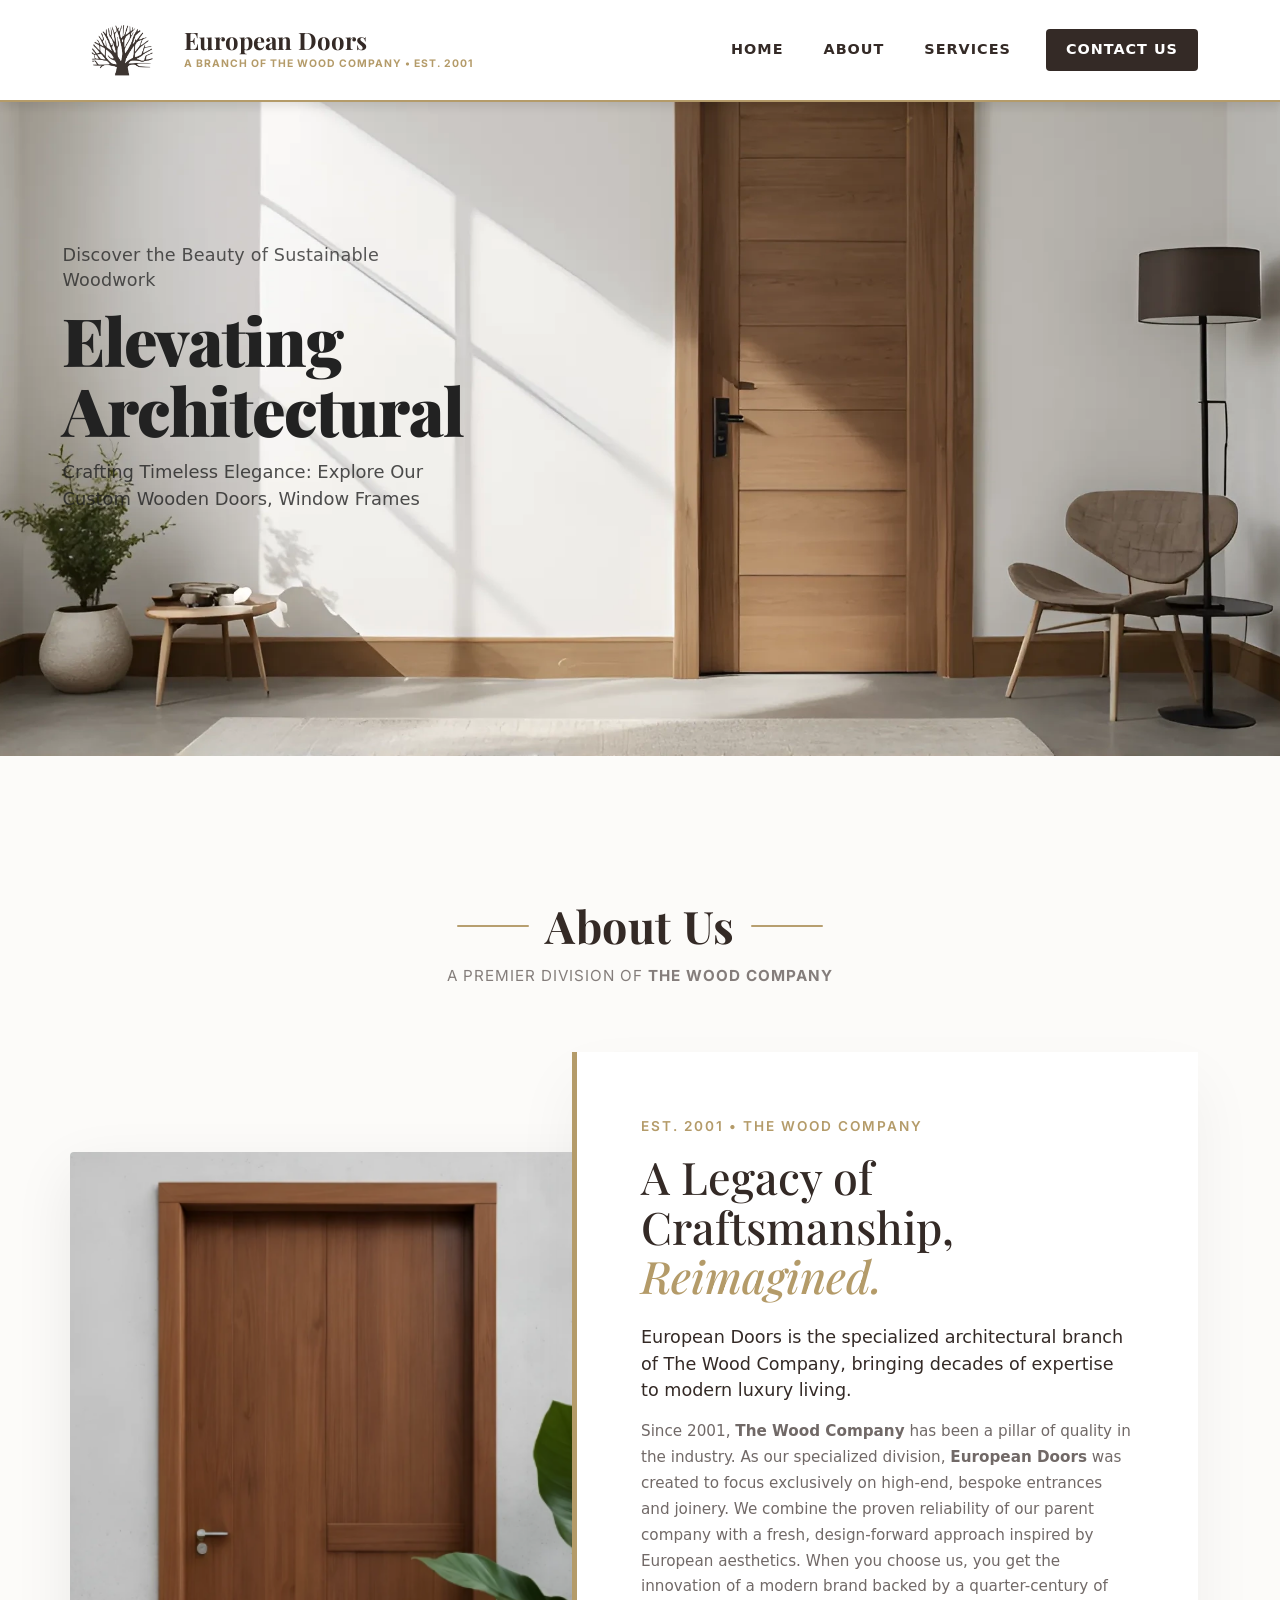
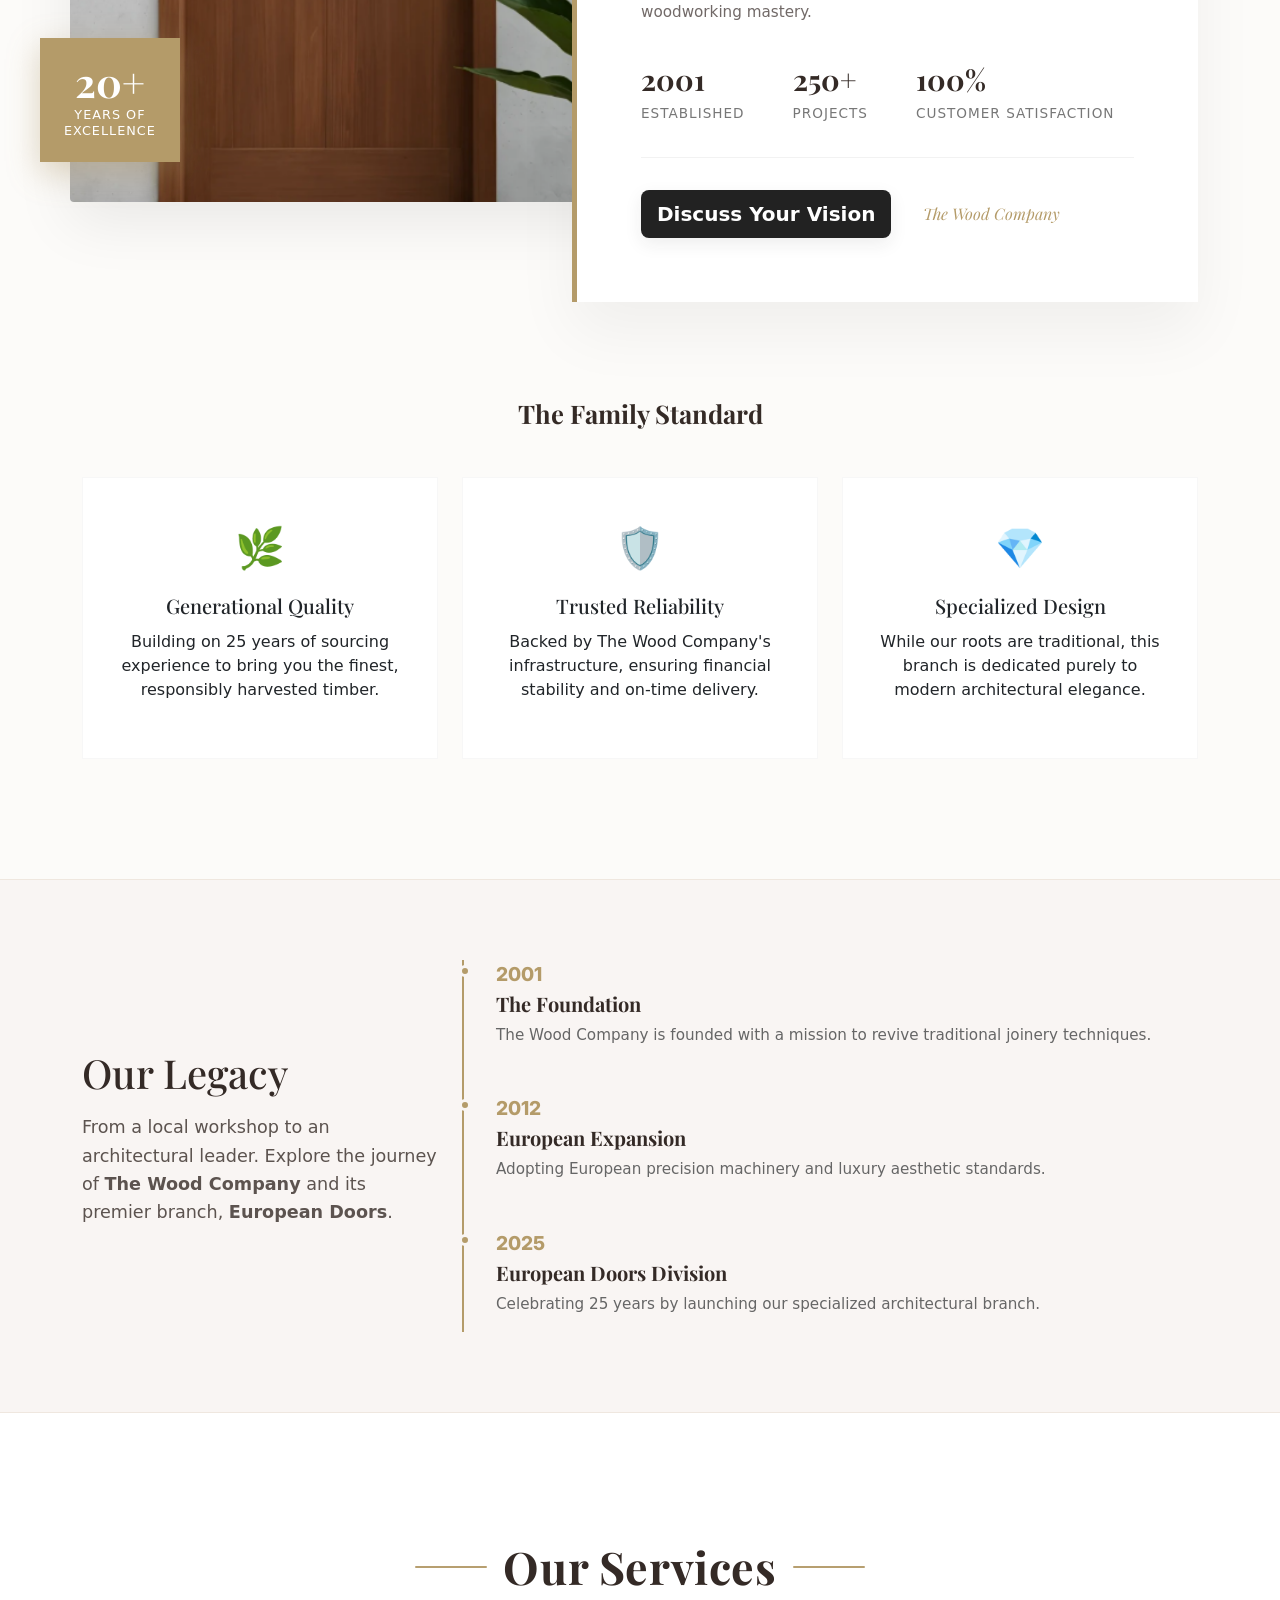
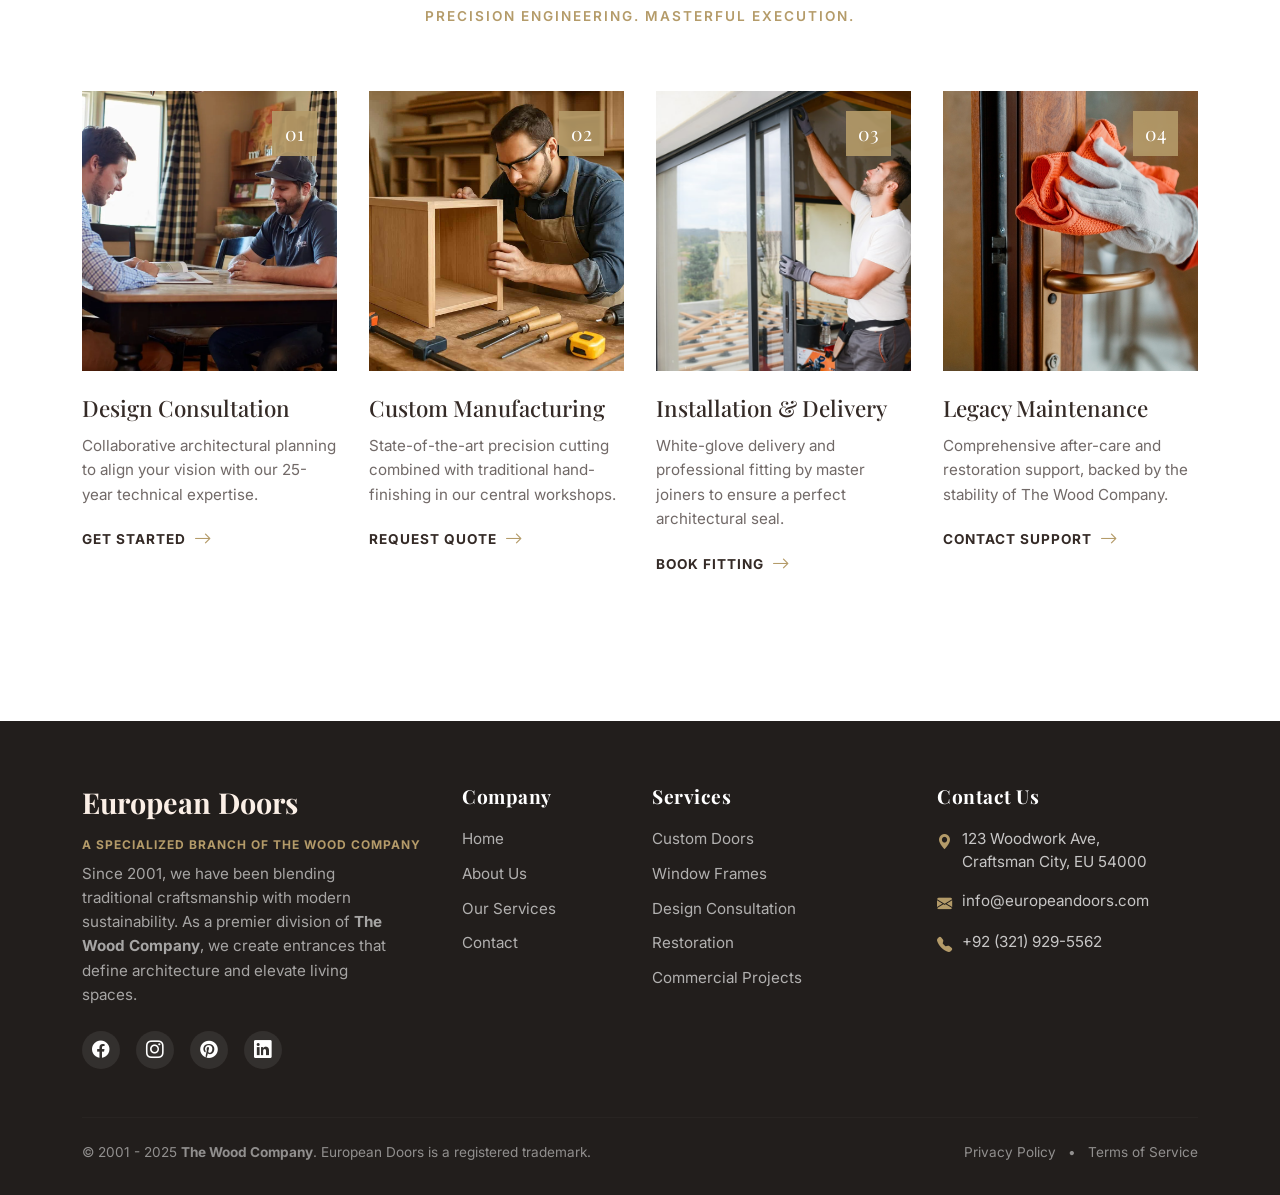
==== commit 756452cf: "updated website content" ====
--- a/index.html
+++ b/index.html
@@ -16,42 +16,40 @@
    
 </head>
 <body>
-     
-   <nav class="navbar navbar-expand-lg navbar-dark bg-dark">
-  <div class="container-fluid">
-
-    <a class="navbar-brand" href="#">European Doors</a>
-    <button class="navbar-toggler" type="button" data-bs-toggle="collapse" data-bs-target="#navbarNavDropdown" aria-controls="navbarNavDropdown" aria-expanded="false" aria-label="Toggle navigation">
-      <span class="navbar-toggler-icon"></span>
-    </button>
-    <div class="collapse navbar-collapse" id="navbarNavDropdown">
-      <ul class="navbar-nav ms-auto me-2">
-        <li class="nav-item px-2">
-          <a class="nav-link" aria-current="page" href="#">Home</a>
-        </li>
-        <li class="nav-item dropdown px-2">
-          <a class="nav-link dropdown-toggle" href="#" id="navbarDropdownMenuLink" role="button" data-bs-toggle="dropdown" aria-expanded="false">
-            Products
-          </a>
-          <ul class="dropdown-menu" aria-labelledby="navbarDropdownMenuLink">
-            <li><a class="dropdown-item" href="#">Action</a></li>
-            <li><a class="dropdown-item" href="#">Another action</a></li>
-            <li><a class="dropdown-item" href="#">Something </a></li>
-          </ul>
-        </li>
-        <li class="nav-item">
-          <a class="nav-link" href="#about">About</a>
-          
-        </li>
-
-        <li class="nav-item">
-          <a class="nav-link" href="#">Contact Us</a>
-        </li>
-        
-      </ul>
-    </div>
-  </div>
+<nav class="navbar navbar-expand-lg fixed-top heritage-navbar">
+    <div class="container">
+        <a class="navbar-brand d-flex align-items-center" href="#">
+            <img src="images/Logo.png" alt="Logo" class="nav-brand-logo">
+            <div class="brand-text-group ms-3">
+                <span class="brand-title">European Doors</span>
+                <span class="brand-heritage">A BRANCH OF THE WOOD COMPANY • EST. 2001</span>
+            </div>
+        </a>
+
+        <button class="navbar-toggler custom-toggler" type="button" data-bs-toggle="collapse" data-bs-target="#navbarNav">
+            <span class="navbar-toggler-icon"></span>
+        </button>
+
+        <div class="collapse navbar-collapse" id="navbarNav">
+            <ul class="navbar-nav ms-auto">
+                <li class="nav-item">
+                    <a class="nav-link nav-link-custom" href="#home">HOME</a>
+                </li>
+                <li class="nav-item">
+                    <a class="nav-link nav-link-custom" href="#about">ABOUT</a>
+                </li>
+                <li class="nav-item">
+                    <a class="nav-link nav-link-custom" href="#services">SERVICES</a>
+                </li>
+                <li class="nav-item">
+                    <a class="nav-link nav-link-custom nav-btn-style" href="#contact">CONTACT US</a>
+                </li>
+            </ul>
+        </div>
+    </div>
 </nav>
+
+    <!-- Hero Section -->
  <section id="landing_page" class="hero-sec">
         <div class="hero-content">
             <div class="hero-card" role="region" aria-label="Hero">
@@ -61,108 +59,186 @@
             </div>
         </div>
     </section>
-    <br><br><br>
-
-    <!-- About heading -->
-<div class="container">
-    <div class="section-heading my-5" role="heading" aria-level="2">About Us</div>
-</div>
-
-<div class="container" id="about">
-    <div class="row first-section">
-        <div class="col-lg-6 first-left">
-            <div class="eyebrow">Our Story & Commitment</div>
-            <h2>Crafting Sustainable, Timeless Woodwork</h2>
-            <p>At European Doors, we specialize in delivering high-quality, custom woodwork solutions to enhance your living spaces. Our services include custom wooden doors, wooden window and door frames, panel doors, kitchen units, wardrobes, and bespoke furniture. Founded with a passion for European-inspired craftsmanship, we blend traditional techniques with modern innovation to create pieces that are both functional and aesthetically stunning.</p>
-            <p>We believe every project is a masterpiece in the making. That's why we collaborate closely with architects, builders, designers, and homeowners to provide tailored solutions that meet your unique needs. Our dedication to sustainability ensures all materials are responsibly sourced, minimizing environmental impact while maximizing durability and elegance.</p>
-            <p>With years of expertise, our skilled artisans are committed to excellence, ensuring every detail reflects timeless quality.</p>
-            <a href="#contact" class="btn btn-primary">Contact Us</a>
-        </div>
-        <div class="col-lg-6 first-right door-img">
-            <img src="images/door_image.png" alt="Custom sustainable wooden door craftsmanship"> <!-- Replace src with a new image if desired -->
-        </div>
-    </div>
-
-   <!-- Why Choose Us (expanded from Core Values) -->
-<div class="row values-section mt-5">
-    <div class="col-12">
-        <h3 class="values-heading">Why Choose Us</h3>
-    </div>
-    <div class="values-grid">
-        <div class="value-card">
-            <div class="value-icon">🌿</div>
-            <h4>Sustainability</h4>
-            <p>We use responsibly sourced premium wood, prioritizing eco-friendly practices for products that last generations.</p>
-        </div>
-        <div class="value-card">
-            <div class="value-icon">🪵</div>
-            <h4>Premium Quality Materials</h4>
-            <p>Only the finest hardwoods and materials selected for durability, beauty, and superior performance.</p>
-        </div>
-        <div class="value-card">
-            <div class="value-icon">🛠️</div>
-            <h4>Master Craftsmanship</h4>
-            <p>Experienced artisans handcraft every piece with precision, blending traditional skills and modern techniques.</p>
-        </div>
-       
-        <div class="value-card">
-            <div class="value-icon">💰</div>
-            <h4>Fair & Competitive Pricing</h4>
-            <p>Transparent, value-driven quotes that deliver premium results without unnecessary markups.</p>
-        </div>
-        <div class="value-card">
-            <div class="value-icon">🚚</div>
-            <h4>On-Time Delivery</h4>
-            <p>Reliable schedules and professional delivery to keep your project moving smoothly.</p>
-        </div>
-        <div class="value-card">
-            <div class="value-icon">🤝</div>
-            <h4>Customer Satisfaction Guaranteed</h4>
-            <p>Full after-sales support, assurance, and commitment to your complete happiness with our work.</p>
-        </div>
-    </div>
-</div>
-</div>
-
+    <!-- About Section -->
+<section id="about" class="about-modern-section">
+    <div class="container">
+        <div class="row justify-content-center mb-5">
+            <div class="col-lg-8 text-center">
+                <div class="section-heading" role="heading" aria-level="2">About Us</div>
+                <p class="section-subtitle">A Premier Division of <strong>The Wood Company</strong></p>
+            </div>
+        </div>
+
+        <div class="row align-items-center relative-wrapper">
+            <div class="col-lg-6 p-0 image-column">
+                <div class="about-image-wrapper">
+                    <img src="images/door_image.png" alt="Master carpenter at The Wood Company workshop" class="img-fluid main-about-img">
+                    
+                    <div class="experience-badge">
+                        <span class="years">20+</span>
+                        <span class="text">Years of<br>Excellence</span>
+                    </div>
+                </div>
+            </div>
+
+            <div class="col-lg-6 content-column">
+                <div class="about-content-card">
+                    <div class="small-tag">Est. 2001 • The Wood Company</div>
+                    <h2 class="modern-heading">A Legacy of Craftsmanship, <br><em>Reimagined.</em></h2>
+                    
+                    <p class="lead-text">
+                        European Doors is the specialized architectural branch of The Wood Company, bringing decades of expertise to modern luxury living.
+                    </p>
+                    
+                    <p class="body-text">
+                        Since 2001, <strong>The Wood Company</strong> has been a pillar of quality in the industry. As our specialized division, <strong>European Doors</strong> was created to focus exclusively on high-end, bespoke entrances and joinery. We combine the proven reliability of our parent company with a fresh, design-forward approach inspired by European aesthetics. When you choose us, you get the innovation of a modern brand backed by a quarter-century of woodworking mastery.
+                    </p>
+                    
+                    <div class="stats-row">
+                        <div class="stat-item">
+                            <strong>2001</strong>
+                            <span>Established</span>
+                        </div>
+                        <div class="stat-item">
+                            <strong>250+</strong>
+                            <span>Projects</span>
+                        </div>
+                        <div class="stat-item">
+                            <strong>100%</strong>
+                            <span>Customer Satisfaction</span>
+                        </div>
+                    </div>
+
+                    <div class="action-group mt-4">
+                        <a href="#contact" class="btn btn-primary btn-lg">Discuss Your Vision</a>
+                        <div class="signature-text" style="font-family: 'Playfair Display', serif; font-style: italic; color: #b49b69;">
+                            The Wood Company
+                        </div>
+                    </div>
+                </div>
+            </div>
+        </div>
+    
+        <div class="row values-section-modern mt-5 pt-5">
+            <div class="col-12 text-center mb-4">
+                 <h3 class="values-heading">The Family Standard</h3>
+            </div>
+            <div class="col-md-4 mb-4">
+                <div class="modern-value-card">
+                    <div class="icon-box">🌿</div>
+                    <h4>Generational Quality</h4>
+                    <p>Building on 25 years of sourcing experience to bring you the finest, responsibly harvested timber.</p>
+                </div>
+            </div>
+            <div class="col-md-4 mb-4">
+                <div class="modern-value-card">
+                    <div class="icon-box">🛡️</div>
+                    <h4>Trusted Reliability</h4>
+                    <p>Backed by The Wood Company's infrastructure, ensuring financial stability and on-time delivery.</p>
+                </div>
+            </div>
+            <div class="col-md-4 mb-4">
+                <div class="modern-value-card">
+                    <div class="icon-box">💎</div>
+                    <h4>Specialized Design</h4>
+                    <p>While our roots are traditional, this branch is dedicated purely to modern architectural elegance.</p>
+                </div>
+            </div>
+        </div>
+    </div>
+</section>
+    <!-- Heritage Section -->
+<section class="heritage-section">
+    <div class="container">
+        <div class="row align-items-center">
+            <div class="col-lg-4">
+                <h3 class="heritage-title">Our Legacy</h3>
+                <p class="heritage-intro">From a local workshop to an architectural leader. Explore the journey of <strong>The Wood Company</strong> and its premier branch, <strong>European Doors</strong>.</p>
+            </div>
+            <div class="col-lg-8">
+                <div class="timeline-container">
+                    <div class="timeline-item">
+                        <div class="timeline-year">2001</div>
+                        <div class="timeline-content">
+                            <h5>The Foundation</h5>
+                            <p>The Wood Company is founded with a mission to revive traditional joinery techniques.</p>
+                        </div>
+                    </div>
+                    <div class="timeline-item">
+                        <div class="timeline-year">2012</div>
+                        <div class="timeline-content">
+                            <h5>European Expansion</h5>
+                            <p>Adopting European precision machinery and luxury aesthetic standards.</p>
+                        </div>
+                    </div>
+                    <div class="timeline-item">
+                        <div class="timeline-year">2025</div>
+                        <div class="timeline-content">
+                            <h5>European Doors Division</h5>
+                            <p>Celebrating 25 years by launching our specialized architectural branch.</p>
+                        </div>
+                    </div>
+                </div>
+            </div>
+        </div>
+    </div>
+</section>
    <!-- Our Services -->
-<section id="services" class="services-section" aria-labelledby="services-heading">
-    <div class="container">
-        <div class="section-heading my-5" role="heading" aria-level="2">Our Services</div>
-        <div class="services-grid">
-            <article class="service-card">
-                <img class="service-thumb" src="images/design-consultation.webp" alt="Design consultation with client and wood samples" />
-                <div class="service-body">
-                    <div class="service-icon">🎨</div>
+    <section id="services" class="services-modern-section" aria-labelledby="services-heading">
+    <div class="container">
+        <div class="row justify-content-center">
+            <div class="col-lg-8 text-center mb-5">
+                <div class="section-heading" role="heading" aria-level="2">Our Services</div>
+                <p class="services-subtitle">Precision Engineering. Masterful Execution.</p>
+            </div>
+        </div>
+
+        <div class="services-modern-grid">
+            <article class="service-modern-card">
+                <div class="card-img-container">
+                    <img src="images/design-consultation.webp" alt="Design consultation" />
+                    <div class="service-number">01</div>
+                </div>
+                <div class="service-modern-body">
                     <h4>Design Consultation</h4>
-                    <p>Collaborate with our experienced designers to create tailored woodwork solutions that perfectly match your vision, style, and functional requirements.</p>
-                    <a class="btn btn-outline-primary" href="#contact">Get Started</a>
+                    <p>Collaborative architectural planning to align your vision with our 25-year technical expertise.</p>
+                    <a href="#contact" class="service-link">Get Started <i class="bi bi-arrow-right"></i></a>
                 </div>
             </article>
-            <article class="service-card">
-                <img class="service-thumb" src="images/custom-design.jpg" alt="Craftsman building custom wooden door in workshop" />
-                <div class="service-body">
-                    <div class="service-icon">🛠️</div>
+
+            <article class="service-modern-card">
+                <div class="card-img-container">
+                    <img src="images/custom-design.jpg" alt="Manufacturing" />
+                    <div class="service-number">02</div>
+                </div>
+                <div class="service-modern-body">
                     <h4>Custom Manufacturing</h4>
-                    <p>Expert craftsmanship using premium, sustainably sourced materials to fabricate high-quality custom pieces with precision and attention to detail.</p>
-                    <a class="btn btn-outline-primary" href="#contact">Request Quote</a>
+                    <p>State-of-the-art precision cutting combined with traditional hand-finishing in our central workshops.</p>
+                    <a href="#contact" class="service-link">Request Quote <i class="bi bi-arrow-right"></i></a>
                 </div>
             </article>
-            <article class="service-card">
-                <img class="service-thumb" src="images/installation-delivery.jpg" alt="Professional installing custom wooden door" />
-                <div class="service-body">
-                    <div class="service-icon">🔧</div>
+
+            <article class="service-modern-card">
+                <div class="card-img-container">
+                    <img src="images/installation-delivery.jpg" alt="Installation" />
+                    <div class="service-number">03</div>
+                </div>
+                <div class="service-modern-body">
                     <h4>Installation & Delivery</h4>
-                    <p>On-time delivery and professional installation by our skilled team, ensuring perfect fit, functionality, and lasting performance.</p>
-                    <a class="btn btn-outline-primary" href="#contact">Schedule Installation</a>
+                    <p>White-glove delivery and professional fitting by master joiners to ensure a perfect architectural seal.</p>
+                    <a href="#contact" class="service-link">Book Fitting <i class="bi bi-arrow-right"></i></a>
                 </div>
             </article>
-            <article class="service-card">
-                <img class="service-thumb" src="images/after-sales.jpg" alt="Maintaining and polishing wooden door" />
-                <div class="service-body">
-                    <div class="service-icon">🛡️</div>
-                    <h4>After-Sales Service</h4>
-                    <p>Comprehensive maintenance, repairs, and support to keep your woodwork in pristine condition, backed by our satisfaction guarantee.</p>
-                    <a class="btn btn-outline-primary" href="#contact">Contact Support</a>
+
+            <article class="service-modern-card">
+                <div class="card-img-container">
+                    <img src="images/after-sales.jpg" alt="After-sales support" />
+                    <div class="service-number">04</div>
+                </div>
+                <div class="service-modern-body">
+                    <h4>Legacy Maintenance</h4>
+                    <p>Comprehensive after-care and restoration support, backed by the stability of The Wood Company.</p>
+                    <a href="#contact" class="service-link">Contact Support <i class="bi bi-arrow-right"></i></a>
                 </div>
             </article>
         </div>
@@ -173,8 +249,11 @@
         <div class="row gy-5">
             <div class="col-lg-4 col-md-6">
                 <h5 class="footer-brand">European Doors</h5>
+                <p class="small text-uppercase tracking-wider mb-2" style="color: #b49b69; font-weight: 700; font-size: 0.75rem; letter-spacing: 1px;">
+                    A specialized branch of The Wood Company
+                </p>
                 <p class="footer-desc">
-                    Blending traditional European craftsmanship with modern sustainability. We create entrances that define architecture and elevate living spaces.
+                    Since 2001, we have been blending traditional craftsmanship with modern sustainability. As a premier division of <strong>The Wood Company</strong>, we create entrances that define architecture and elevate living spaces.
                 </p>
                 <div class="social-links mt-4">
                     <a href="#" aria-label="Facebook"><i class="bi bi-facebook"></i></a>
@@ -190,7 +269,7 @@
                     <li><a href="#landing_page">Home</a></li>
                     <li><a href="#about">About Us</a></li>
                     <li><a href="#services">Our Services</a></li>
-                    <li><a href="#">Contact</a></li>
+                    <li><a href="#contact">Contact</a></li>
                 </ul>
             </div>
 
@@ -228,7 +307,7 @@
 
         <div class="row align-items-center copyright-section">
             <div class="col-md-6 text-center text-md-start">
-                <p class="mb-0">&copy; 2024 European Doors. All rights reserved.</p>
+                <p class="mb-0">&copy; 2001 - 2025 <strong>The Wood Company</strong>. European Doors is a registered trademark.</p>
             </div>
             <div class="col-md-6 text-center text-md-end">
                 <a href="#" class="legal-link">Privacy Policy</a>
--- a/style.css
+++ b/style.css
@@ -3,14 +3,109 @@
             margin: 0px;
             padding: 0px;
         }
-        /* ---------- Navbar styles ---------- */
-        :root{
-            --nav-height: 64px;
-            --nav-padding: 1rem;
-            --nav-bg: rgba(255,255,255,0.06); /* slight translucent for light backgrounds */
-            --nav-link-color: rgb(66, 62, 62);
-            --nav-link-hover: rgb(0, 0, 0);
-        }
+/* --- COMPLETE NAVBAR OVERHAUL --- */
+.heritage-navbar {
+    background-color: #ffffff !important; /* Forces solid white background */
+    border-bottom: 2px solid #b49b69; /* Gold line to separate from hero */
+    padding: 15px 0;
+    box-shadow: 0 4px 10px rgba(0,0,0,0.1);
+    z-index: 9999;
+}
+
+/* LOGO FIX: Turn white image into dark brown/charcoal */
+.nav-brand-logo {
+    height: 60px;
+    width: auto;
+    filter: brightness(0) saturate(100%) invert(18%) sepia(9%) saturate(830%) hue-rotate(334deg) brightness(95%) contrast(88%);
+}
+
+/* BRAND TEXT VISIBILITY */
+.brand-text-group {
+    display: flex;
+    flex-direction: column;
+}
+
+.brand-title {
+    font-family: 'Playfair Display', serif;
+    font-size: 1.5rem;
+    font-weight: 700;
+    color: #342a26 !important; /* Dark Brown */
+    line-height: 1;
+}
+
+.brand-heritage {
+    font-family: 'Inter', sans-serif;
+    font-size: 0.65rem;
+    font-weight: 700;
+    color: #b49b69 !important; /* Gold */
+    letter-spacing: 1px;
+    margin-top: 4px;
+}
+
+/* LINK VISIBILITY: Forces dark text */
+.nav-link-custom {
+    color: #342a26 !important; /* DARK CHARCOAL - VISIBLE ON WHITE */
+    font-weight: 800 !important;
+    font-size: 0.9rem !important;
+    letter-spacing: 1px;
+    padding: 10px 20px !important;
+    text-decoration: none;
+}
+
+.nav-link-custom:hover {
+    color: #b49b69 !important; /* Turns Gold on Hover */
+}
+
+/* CONTACT BUTTON STYLE */
+.nav-btn-style {
+    background-color: #342a26;
+    color: #ffffff !important; /* White text on dark button */
+    border-radius: 4px;
+    margin-left: 15px;
+}
+
+.nav-btn-style:hover {
+    background-color: #b49b69;
+    color: #ffffff !important;
+}
+
+/* Mobile Toggler Fix */
+.custom-toggler .navbar-toggler-icon {
+    filter: invert(1); /* Makes hamburger visible if background is white */
+}   
+/* --- SMOOTH SCROLL TRANSITION --- */
+
+
+/* Scrolled State */
+.heritage-navbar.navbar-scrolled {
+    min-height: 70px !important;
+    background: rgba(255, 255, 255, 0.98) !important;
+    box-shadow: 0 5px 20px rgba(0,0,0,0.1);
+}
+
+/* Smooth Logo Scaling */
+.nav-brand-logo {
+    transition: height 0.5s ease;
+}
+.navbar-scrolled .nav-brand-logo {
+    height: 45px !important;
+}
+
+/* Fix Brand Text Snapping */
+.brand-text-group {
+    transition: transform 0.5s ease;
+}
+.navbar-scrolled .brand-text-group {
+    transform: scale(0.9); /* Slightly shrinks without changing layout width */
+    transform-origin: left center;
+}
+
+/* Keep Nav Links Centered vertically */
+.navbar-nav {
+    align-items: center;
+}
+
+
 
         /* ---------- Fixed Responsive Hero Section - Text Stays on Left Wall ---------- */
 .hero-sec {
@@ -301,68 +396,199 @@
         .door-img{
             padding: 0px;
         }
-        /* Services section styling */
-        .services-section{
-            padding: 2.5rem 0;
-        }
-        .services-section h3{
-            font-size: 1.6rem;
-            margin: 0 0 0.5rem 0;
-        }
-      /* Update services grid for 4 cards */
-.services-grid{
+
+        /* --- Heritage Section Styling --- */
+.heritage-section {
+    padding: 80px 0;
+    background-color: #f9f5f3; /* Light cream background to separate sections */
+    border-top: 1px solid #efe7df;
+    border-bottom: 1px solid #efe7df;
+}
+
+.heritage-title {
+    font-family: 'Playfair Display', serif;
+    font-size: 2.5rem;
+    color: #342a26;
+    margin-bottom: 1rem;
+}
+
+.heritage-intro {
+    font-size: 1.1rem;
+    color: rgba(52, 42, 38, 0.8);
+    line-height: 1.6;
+}
+
+/* Timeline Layout */
+.timeline-container {
+    display: flex;
+    flex-direction: column;
+    gap: 2rem;
+    padding-left: 2rem;
+    border-left: 2px solid #b49b69; /* The Gold Line */
+}
+
+.timeline-item {
+    position: relative;
+    padding-bottom: 1rem;
+}
+
+/* The Dot on the Line */
+.timeline-item::before {
+    content: "";
+    position: absolute;
+    left: -37px;
+    top: 5px;
+    width: 12px;
+    height: 12px;
+    background-color: #b49b69;
+    border-radius: 50%;
+    border: 3px solid #f9f5f3;
+}
+
+.timeline-year {
+    font-family: 'Inter', sans-serif;
+    font-weight: 800;
+    color: #b49b69;
+    font-size: 1.2rem;
+    margin-bottom: 0.2rem;
+}
+
+.timeline-content h5 {
+    font-family: 'Playfair Display', serif;
+    font-weight: 700;
+    color: #342a26;
+    margin-bottom: 0.5rem;
+}
+
+.timeline-content p {
+    font-size: 0.95rem;
+    color: #666;
+    margin: 0;
+}
+
+@media (max-width: 991px) {
+    .heritage-title { text-align: center; }
+    .heritage-intro { text-align: center; margin-bottom: 3rem; }
+}
+/* Services section styling */
+.services-modern-section {
+    padding: 5rem 0;
+    background-color: #fff;
+}
+
+.services-subtitle {
+    font-family: 'Inter', sans-serif;
+    color: #b49b69;
+    text-transform: uppercase;
+    letter-spacing: 2px;
+    font-weight: 600;
+    font-size: 0.85rem;
+    margin-top: -10px;
+}
+
+.services-modern-grid {
     display: grid;
-    grid-template-columns: repeat(4, 1fr); /* Changed to 4 */
-    gap: 1.25rem;
-    align-items: start;
-}
-
-@media (max-width: 1200px){
-    .services-grid{ grid-template-columns: repeat(2, 1fr); }
-}
-
-@media (max-width: 900px){
-    .services-grid{ grid-template-columns: repeat(2, 1fr); }
-}
-
-@media (max-width: 600px){
-    .services-grid{ grid-template-columns: 1fr; }
-}
-
-/* Remove the old h3 margin if using section-heading */
-.services-section h3 { display: none; } /* Hide the old h3 since we use section-heading now */
-        .service-card{
-            padding: 0;
-            border-radius: 12px;
-            background: #fff;
-            box-shadow: 0 8px 24px rgba(17,17,17,0.04);
-            display: flex;
-            flex-direction: column;
-            gap: 0.75rem;
-            overflow: hidden;
-            transition: transform 220ms ease, box-shadow 220ms ease;
-        }
-        .service-card:hover{ transform: translateY(-8px); box-shadow: 0 20px 40px rgba(17,17,17,0.12); }
-        .service-thumb{ width: 100%; height: 160px; object-fit: cover; display:block; }
-        .service-body{ padding: 1rem 1.25rem 1.25rem 1.25rem; display:flex; flex-direction:column; gap:0.6rem; }
-        .service-icon{
-            font-size: 1.25rem;
-            width: 44px;
-            height: 44px;
-            display: inline-flex;
-            align-items: center;
-            justify-content: center;
-            border-radius: 8px;
-            background: linear-gradient(180deg, #efe7df, #f9f5f3);
-        }
-        .service-card h4{ margin: 0; font-size: 1.05rem; }
-        .service-card p{ margin: 0; color: rgba(34,34,34,0.75); font-size: 0.95rem; }
-        @media (max-width: 900px){
-            .services-grid{ grid-template-columns: repeat(2, 1fr); }
-        }
-        @media (max-width: 600px){
-            .services-grid{ grid-template-columns: 1fr; }
-        }
+    grid-template-columns: repeat(4, 1fr);
+    gap: 2rem;
+}
+
+.service-modern-card {
+    background: transparent;
+    transition: all 0.4s cubic-bezier(0.165, 0.84, 0.44, 1);
+    position: relative;
+}
+
+/* Image Container with Number Overlay */
+.card-img-container {
+    position: relative;
+    overflow: hidden;
+    height: 280px;
+    margin-bottom: 1.5rem;
+}
+
+.card-img-container img {
+    width: 100%;
+    height: 100%;
+    object-fit: cover;
+    transition: transform 0.6s ease;
+}
+
+.service-number {
+    position: absolute;
+    top: 20px;
+    right: 20px;
+    font-family: 'Playfair Display', serif;
+    font-size: 1.2rem;
+    color: #fff;
+    background: rgba(180, 155, 105, 0.9); /* Gold background */
+    width: 45px;
+    height: 45px;
+    display: flex;
+    align-items: center;
+    justify-content: center;
+    z-index: 2;
+}
+
+/* Hover Effects */
+.service-modern-card:hover .card-img-container img {
+    transform: scale(1.1);
+}
+
+.service-modern-card:hover h4 {
+    color: #b49b69;
+}
+
+/* Card Body Content */
+.service-modern-body h4 {
+    font-family: 'Playfair Display', serif;
+    font-size: 1.4rem;
+    color: #342a26;
+    margin-bottom: 0.8rem;
+    transition: color 0.3s ease;
+}
+
+.service-modern-body p {
+    font-family: 'Inter', sans-serif;
+    font-size: 0.95rem;
+    color: rgba(52, 42, 38, 0.7);
+    line-height: 1.6;
+    margin-bottom: 1.2rem;
+}
+
+/* Modern Link Style instead of bulky buttons */
+.service-link {
+    font-family: 'Inter', sans-serif;
+    font-size: 0.85rem;
+    font-weight: 700;
+    text-transform: uppercase;
+    letter-spacing: 1px;
+    color: #342a26;
+    text-decoration: none;
+    display: inline-flex;
+    align-items: center;
+    gap: 8px;
+    transition: gap 0.3s ease;
+}
+
+.service-link i {
+    font-size: 1.1rem;
+    color: #b49b69;
+}
+
+.service-link:hover {
+    color: #b49b69;
+    gap: 15px; /* Arrow moves on hover */
+}
+
+/* Responsive Grid Adjustments */
+@media (max-width: 1200px) {
+    .services-modern-grid { grid-template-columns: repeat(2, 1fr); gap: 3rem; }
+}
+
+@media (max-width: 768px) {
+    .services-modern-grid { grid-template-columns: 1fr; }
+    .card-img-container { height: 320px; }
+}
         /* Themed section heading with thin lines */
         .section-heading{
             display: flex;
@@ -601,4 +827,221 @@
     .footer-contact li {
         justify-content: center;
     }
+}
+/* ---------- MODERN ABOUT SECTION REDESIGN ---------- */
+
+.about-modern-section {
+    padding: 6rem 0;
+    background-color: #fcfbf9; /* Very subtle off-white */
+    overflow: hidden;
+}
+
+.section-subtitle {
+    font-family: 'Inter', sans-serif;
+    color: rgba(52, 42, 38, 0.6);
+    letter-spacing: 1px;
+    margin-top: -10px;
+    font-size: 0.95rem;
+    text-transform: uppercase;
+}
+
+/* Image Wrapper */
+.about-image-wrapper {
+    position: relative;
+    z-index: 1;
+    border-radius: 4px;
+    overflow: visible; /* Allow badge to pop out */
+    box-shadow: 0 20px 60px rgba(0,0,0,0.08);
+}
+
+.main-about-img {
+    width: 100%;
+    height: 650px; /* Force a tall architectural height */
+    object-fit: cover;
+    border-radius: 4px;
+    filter: brightness(0.95) contrast(1.05); /* Slight luxury filter */
+}
+
+/* The Experience Badge */
+.experience-badge {
+    position: absolute;
+    bottom: 40px;
+    left: -30px; /* Pops out to the left */
+    background: #b49b69; /* Your gold accent */
+    color: #fff;
+    padding: 1.5rem;
+    border-radius: 0px;
+    text-align: center;
+    box-shadow: 0 10px 30px rgba(180, 155, 105, 0.4);
+    z-index: 3;
+}
+
+.experience-badge .years {
+    display: block;
+    font-family: 'Playfair Display', serif;
+    font-size: 2.5rem;
+    font-weight: 700;
+    line-height: 1;
+}
+
+.experience-badge .text {
+    font-size: 0.8rem;
+    text-transform: uppercase;
+    letter-spacing: 1px;
+    line-height: 1.2;
+    margin-top: 5px;
+    display: block;
+}
+
+/* The Overlapping Content Card */
+.about-content-card {
+    background: #fff;
+    padding: 4rem;
+    margin-left: -80px; /* This creates the overlap effect */
+    position: relative;
+    z-index: 2;
+    border-left: 5px solid #b49b69;
+    box-shadow: 0 30px 60px rgba(0,0,0,0.05);
+}
+
+.small-tag {
+    font-family: 'Inter', sans-serif;
+    font-size: 0.85rem;
+    font-weight: 600;
+    letter-spacing: 2px;
+    text-transform: uppercase;
+    color: #b49b69;
+    margin-bottom: 1rem;
+}
+
+.modern-heading {
+    font-family: 'Playfair Display', serif;
+    font-size: 2.8rem;
+    color: #342a26;
+    margin-bottom: 1.5rem;
+    line-height: 1.1;
+}
+
+.modern-heading em {
+    font-style: italic;
+    color: #b49b69;
+}
+
+.lead-text {
+    font-size: 1.1rem;
+    color: #342a26;
+    font-weight: 500;
+    margin-bottom: 1rem;
+}
+
+.body-text {
+    font-size: 0.95rem;
+    color: rgba(52, 42, 38, 0.7);
+    line-height: 1.7;
+    margin-bottom: 2rem;
+}
+
+/* Stats Row */
+.stats-row {
+    display: flex;
+    gap: 3rem;
+    padding-bottom: 2rem;
+    margin-bottom: 2rem;
+    border-bottom: 1px solid rgba(0,0,0,0.05);
+}
+
+.stat-item strong {
+    display: block;
+    font-family: 'Playfair Display', serif;
+    font-size: 1.8rem;
+    color: #342a26;
+}
+
+.stat-item span {
+    font-size: 0.85rem;
+    color: #777;
+    text-transform: uppercase;
+    letter-spacing: 1px;
+}
+
+/* Signature and Button */
+.action-group {
+    display: flex;
+    align-items: center;
+    gap: 2rem;
+}
+
+.signature-img {
+    height: 40px;
+    opacity: 0.6;
+}
+
+/* Modern Values Cards */
+.modern-value-card {
+    background: #fff;
+    padding: 2.5rem 2rem;
+    height: 100%;
+    border: 1px solid rgba(0,0,0,0.03);
+    text-align: center;
+    transition: transform 0.3s ease, border-color 0.3s ease;
+}
+
+.modern-value-card:hover {
+    transform: translateY(-5px);
+    border-bottom: 3px solid #b49b69;
+    box-shadow: 0 15px 30px rgba(0,0,0,0.05);
+}
+
+.modern-value-card .icon-box {
+    font-size: 2.5rem;
+    margin-bottom: 1rem;
+}
+
+.modern-value-card h4 {
+    font-family: 'Playfair Display', serif;
+    font-size: 1.25rem;
+    margin-bottom: 0.75rem;
+}
+
+/* Responsive Adjustments */
+@media (max-width: 992px) {
+    .about-content-card {
+        margin-left: 0;
+        margin-top: -50px; /* Vertical overlap on tablet */
+        padding: 3rem;
+        width: 90%;
+        margin-right: auto;
+        margin-left: auto;
+    }
+    .main-about-img {
+        height: 400px;
+    }
+    .experience-badge {
+        left: 20px;
+        bottom: 60px;
+    }
+}
+
+@media (max-width: 768px) {
+    .about-content-card {
+        margin-top: 0;
+        width: 100%;
+        padding: 2rem;
+        box-shadow: none;
+        border-left: none;
+        border-top: 5px solid #b49b69;
+    }
+    .modern-heading {
+        font-size: 2rem;
+    }
+    .experience-badge {
+        padding: 1rem;
+        bottom: 20px;
+    }
+    .experience-badge .years {
+        font-size: 1.8rem;
+    }
+    .stats-row {
+        gap: 1.5rem;
+    }
 }
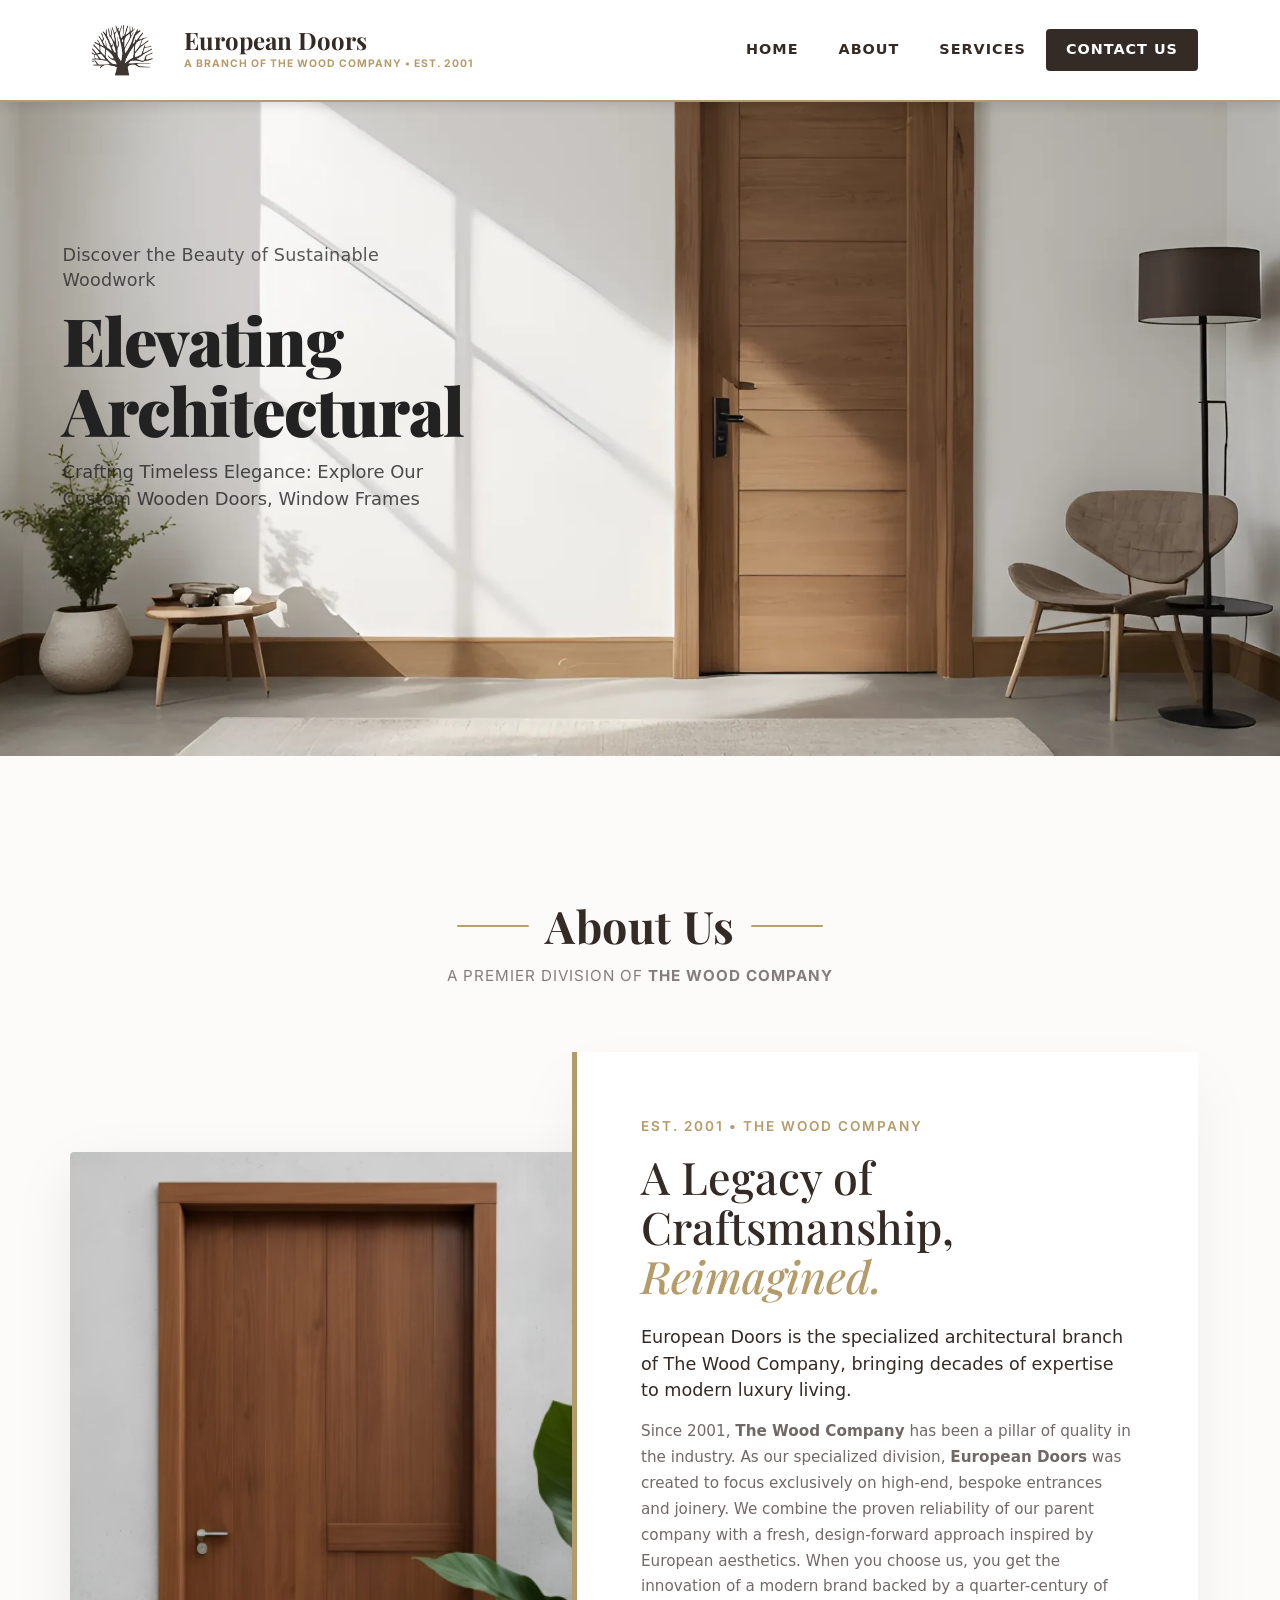
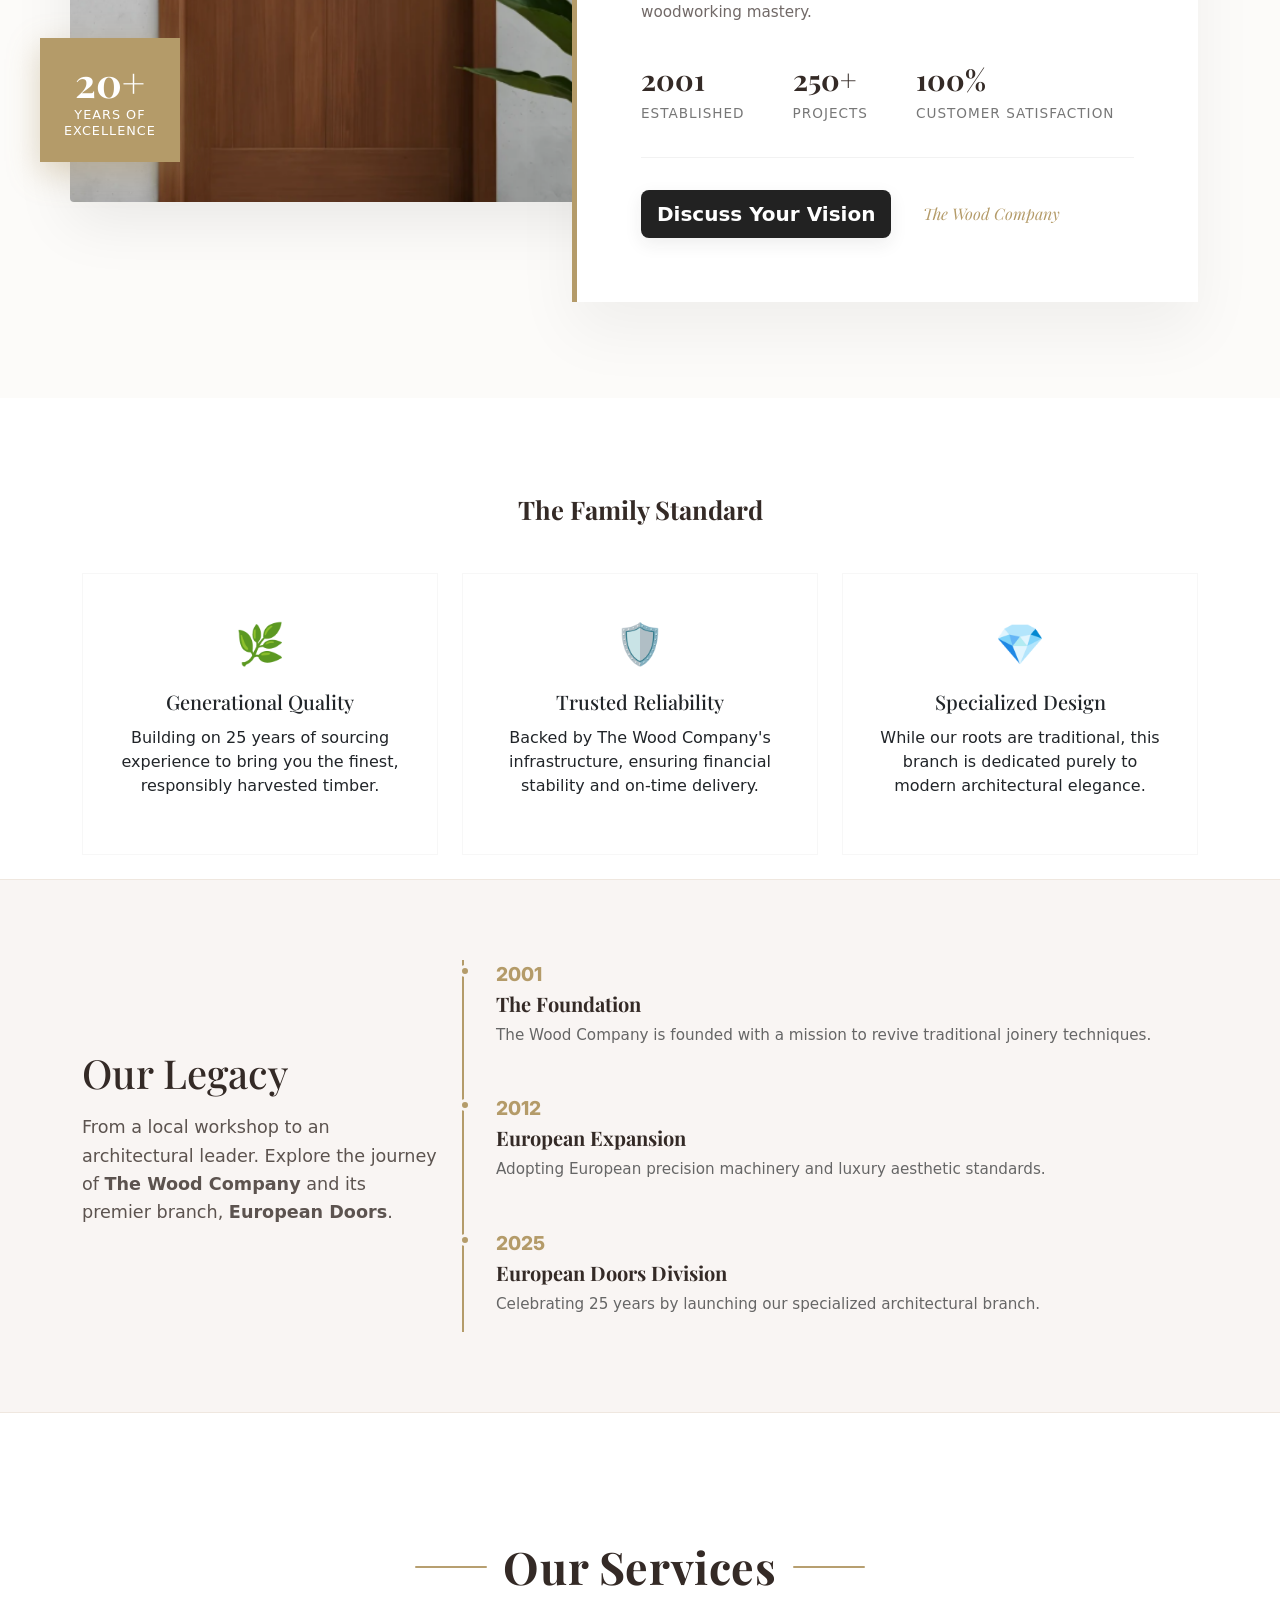
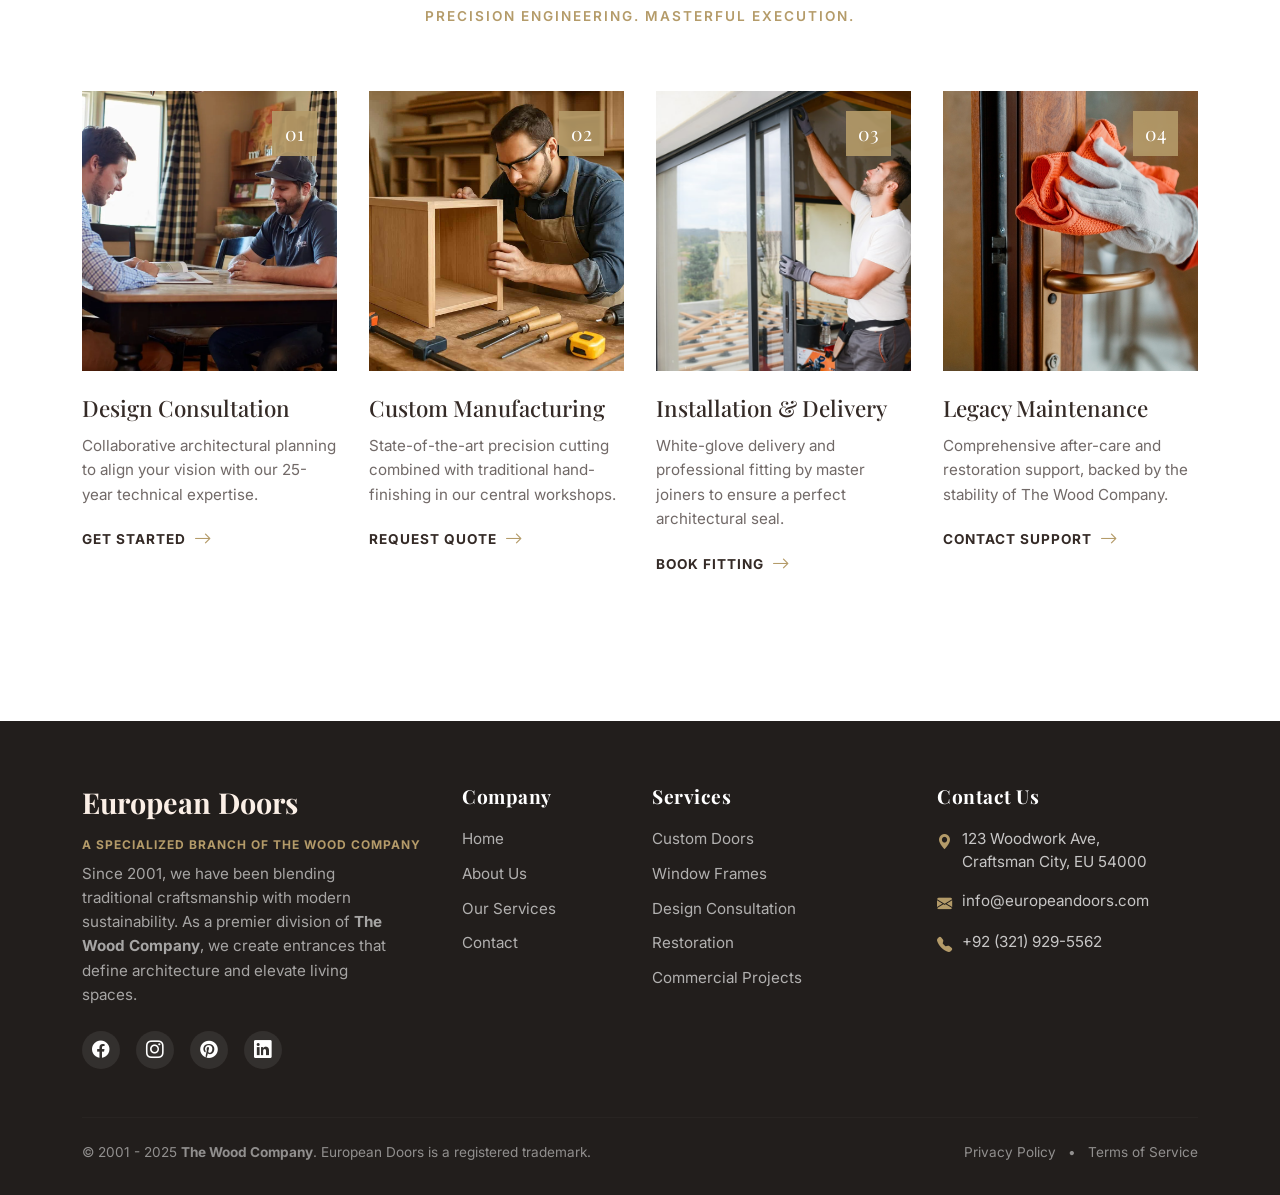
==== commit d7a39490: "updated navbar" ====
--- a/index.html
+++ b/index.html
@@ -1,332 +1,364 @@
-
 <!DOCTYPE html>
 <html lang="en">
+
 <head>
     <meta charset="UTF-8">
     <meta name="viewport" content="width=device-width, initial-scale=1.0">
-    <link href="https://cdn.jsdelivr.net/npm/bootstrap@5.0.2/dist/css/bootstrap.min.css" rel="stylesheet" integrity="sha384-EVSTQN3/azprG1Anm3QDgpJLIm9Nao0Yz1ztcQTwFspd3yD65VohhpuuCOmLASjC" crossorigin="anonymous">
+    <link href="https://cdn.jsdelivr.net/npm/bootstrap@5.0.2/dist/css/bootstrap.min.css" rel="stylesheet"
+        integrity="sha384-EVSTQN3/azprG1Anm3QDgpJLIm9Nao0Yz1ztcQTwFspd3yD65VohhpuuCOmLASjC" crossorigin="anonymous">
     <!-- Decorative font for the big heading -->
-    <link href="https://fonts.googleapis.com/css2?family=Playfair+Display:ital,wght@0,700;0,900;1,700&family=Inter:wght@300;400;600;700&display=swap" rel="stylesheet">
+    <link
+        href="https://fonts.googleapis.com/css2?family=Playfair+Display:ital,wght@0,700;0,900;1,700&family=Inter:wght@300;400;600;700&display=swap"
+        rel="stylesheet">
     <link rel="stylesheet" href="style.css">
     <link rel="stylesheet" href="https://cdn.jsdelivr.net/npm/bootstrap-icons@1.11.3/font/bootstrap-icons.min.css">
-    <script src="https://cdn.jsdelivr.net/npm/@popperjs/core@2.9.2/dist/umd/popper.min.js" integrity="sha384-IQsoLXl5PILFhosVNubq5LC7Qb9DXgDA9i+tQ8Zj3iwWAwPtgFTxbJ8NT4GN1R8p" crossorigin="anonymous"></script>
-<script src="https://cdn.jsdelivr.net/npm/bootstrap@5.0.2/dist/js/bootstrap.min.js" integrity="sha384-cVKIPhGWiC2Al4u+LWgxfKTRIcfu0JTxR+EQDz/bgldoEyl4H0zUF0QKbrJ0EcQF" crossorigin="anonymous"></script>
+    <script src="https://cdn.jsdelivr.net/npm/@popperjs/core@2.9.2/dist/umd/popper.min.js"
+        integrity="sha384-IQsoLXl5PILFhosVNubq5LC7Qb9DXgDA9i+tQ8Zj3iwWAwPtgFTxbJ8NT4GN1R8p"
+        crossorigin="anonymous"></script>
+    <script src="https://cdn.jsdelivr.net/npm/bootstrap@5.0.2/dist/js/bootstrap.min.js"
+        integrity="sha384-cVKIPhGWiC2Al4u+LWgxfKTRIcfu0JTxR+EQDz/bgldoEyl4H0zUF0QKbrJ0EcQF"
+        crossorigin="anonymous"></script>
 
     <title>European Doors</title>
-   
+
 </head>
+
 <body>
-<nav class="navbar navbar-expand-lg fixed-top heritage-navbar">
-    <div class="container">
-        <a class="navbar-brand d-flex align-items-center" href="#">
-            <img src="images/Logo.png" alt="Logo" class="nav-brand-logo">
-            <div class="brand-text-group ms-3">
-                <span class="brand-title">European Doors</span>
-                <span class="brand-heritage">A BRANCH OF THE WOOD COMPANY • EST. 2001</span>
-            </div>
-        </a>
-
-        <button class="navbar-toggler custom-toggler" type="button" data-bs-toggle="collapse" data-bs-target="#navbarNav">
-            <span class="navbar-toggler-icon"></span>
-        </button>
-
-        <div class="collapse navbar-collapse" id="navbarNav">
-            <ul class="navbar-nav ms-auto">
-                <li class="nav-item">
-                    <a class="nav-link nav-link-custom" href="#home">HOME</a>
-                </li>
-                <li class="nav-item">
-                    <a class="nav-link nav-link-custom" href="#about">ABOUT</a>
-                </li>
-                <li class="nav-item">
-                    <a class="nav-link nav-link-custom" href="#services">SERVICES</a>
-                </li>
-                <li class="nav-item">
-                    <a class="nav-link nav-link-custom nav-btn-style" href="#contact">CONTACT US</a>
-                </li>
-            </ul>
-        </div>
-    </div>
-</nav>
+    <nav class="navbar navbar-expand-lg fixed-top heritage-navbar">
+        <div class="container">
+            <a class="navbar-brand d-flex align-items-center" href="#">
+                <img src="images/Logo.png" alt="Logo" class="nav-brand-logo">
+                <div class="brand-text-group ms-3">
+                    <span class="brand-title">European Doors</span>
+                    <span class="brand-heritage">A BRANCH OF THE WOOD COMPANY • EST. 2001</span>
+                </div>
+            </a>
+
+            <button class="navbar-toggler custom-toggler" type="button" data-bs-toggle="collapse"
+                data-bs-target="#navbarNav" aria-controls="navbarNav" aria-expanded="false"
+                aria-label="Toggle navigation">
+                <div class="hamburger-menu">
+                    <span></span>
+                    <span></span>
+                    <span></span>
+                </div>  
+            </button>
+
+            <div class="collapse navbar-collapse" id="navbarNav">
+                <ul class="navbar-nav ms-auto">
+                    <li class="nav-item">
+                        <a class="nav-link nav-link-custom" href="index.html">HOME</a>
+                    </li>
+                    <li class="nav-item">
+                        <a class="nav-link nav-link-custom" href="#about">ABOUT</a>
+                    </li>
+                    <li class="nav-item">
+                        <a class="nav-link nav-link-custom" href="#services">SERVICES</a>
+                    </li>
+                    <li class="nav-item">
+                        <a class="nav-link nav-link-custom nav-btn-style" href="#contact">CONTACT US</a>
+                    </li>
+                </ul>
+            </div>
+        </div>
+    </nav>
 
     <!-- Hero Section -->
- <section id="landing_page" class="hero-sec">
+    <section id="landing_page" class="hero-sec">
         <div class="hero-content">
             <div class="hero-card" role="region" aria-label="Hero">
                 <div class="hero-eyebrow">Discover the Beauty of Sustainable Woodwork</div>
-                <h1 class="hero-title">Elevating<br/>Architectural</h1>
+                <h1 class="hero-title">Elevating<br />Architectural</h1>
                 <p class="hero-desc">Crafting Timeless Elegance: Explore Our Custom Wooden Doors, Window Frames</p>
             </div>
         </div>
     </section>
     <!-- About Section -->
-<section id="about" class="about-modern-section">
-    <div class="container">
-        <div class="row justify-content-center mb-5">
-            <div class="col-lg-8 text-center">
-                <div class="section-heading" role="heading" aria-level="2">About Us</div>
-                <p class="section-subtitle">A Premier Division of <strong>The Wood Company</strong></p>
-            </div>
-        </div>
-
-        <div class="row align-items-center relative-wrapper">
-            <div class="col-lg-6 p-0 image-column">
-                <div class="about-image-wrapper">
-                    <img src="images/door_image.png" alt="Master carpenter at The Wood Company workshop" class="img-fluid main-about-img">
-                    
-                    <div class="experience-badge">
-                        <span class="years">20+</span>
-                        <span class="text">Years of<br>Excellence</span>
-                    </div>
-                </div>
-            </div>
-
-            <div class="col-lg-6 content-column">
-                <div class="about-content-card">
-                    <div class="small-tag">Est. 2001 • The Wood Company</div>
-                    <h2 class="modern-heading">A Legacy of Craftsmanship, <br><em>Reimagined.</em></h2>
-                    
-                    <p class="lead-text">
-                        European Doors is the specialized architectural branch of The Wood Company, bringing decades of expertise to modern luxury living.
+    <section id="about" class="about-modern-section">
+        <div class="container">
+            <div class="row justify-content-center mb-5">
+                <div class="col-lg-8 text-center">
+                    <div class="section-heading" role="heading" aria-level="2">About Us</div>
+                    <p class="section-subtitle">A Premier Division of <strong>The Wood Company</strong></p>
+                </div>
+            </div>
+
+            <div class="row align-items-center relative-wrapper">
+                <div class="col-lg-6 p-0 image-column">
+                    <div class="about-image-wrapper">
+                        <img src="images/door_image.png" alt="Master carpenter at The Wood Company workshop"
+                            class="img-fluid main-about-img">
+
+                        <div class="experience-badge">
+                            <span class="years">20+</span>
+                            <span class="text">Years of<br>Excellence</span>
+                        </div>
+                    </div>
+                </div>
+
+                <div class="col-lg-6 content-column">
+                    <div class="about-content-card">
+                        <div class="small-tag">Est. 2001 • The Wood Company</div>
+                        <h2 class="modern-heading">A Legacy of Craftsmanship, <br><em>Reimagined.</em></h2>
+
+                        <p class="lead-text">
+                            European Doors is the specialized architectural branch of The Wood Company, bringing decades
+                            of expertise to modern luxury living.
+                        </p>
+
+                        <p class="body-text">
+                            Since 2001, <strong>The Wood Company</strong> has been a pillar of quality in the industry.
+                            As our specialized division, <strong>European Doors</strong> was created to focus
+                            exclusively on high-end, bespoke entrances and joinery. We combine the proven reliability of
+                            our parent company with a fresh, design-forward approach inspired by European aesthetics.
+                            When you choose us, you get the innovation of a modern brand backed by a quarter-century of
+                            woodworking mastery.
+                        </p>
+
+                        <div class="stats-row">
+                            <div class="stat-item">
+                                <strong>2001</strong>
+                                <span>Established</span>
+                            </div>
+                            <div class="stat-item">
+                                <strong>250+</strong>
+                                <span>Projects</span>
+                            </div>
+                            <div class="stat-item">
+                                <strong>100%</strong>
+                                <span>Customer Satisfaction</span>
+                            </div>
+                        </div>
+
+                        <div class="action-group mt-4">
+                            <a href="#contact" class="btn btn-primary btn-lg">Discuss Your Vision</a>
+                            <div class="signature-text"
+                                style="font-family: 'Playfair Display', serif; font-style: italic; color: #b49b69;">
+                                The Wood Company
+                            </div>
+                        </div>
+                    </div>
+                </div>
+            </div>
+        </div>
+    </section>
+    <!-- Values Section -->
+    <section class="values-modern-section">
+        <div class="container">
+            <div class="row values-section-modern mt-5 pt-5">
+                <div class="col-12 text-center mb-4">
+                    <h3 class="values-heading">The Family Standard</h3>
+                </div>
+                <div class="col-md-4 mb-4">
+                    <div class="modern-value-card">
+                        <div class="icon-box">🌿</div>
+                        <h4>Generational Quality</h4>
+                        <p>Building on 25 years of sourcing experience to bring you the finest, responsibly harvested
+                            timber.</p>
+                    </div>
+                </div>
+                <div class="col-md-4 mb-4">
+                    <div class="modern-value-card">
+                        <div class="icon-box">🛡️</div>
+                        <h4>Trusted Reliability</h4>
+                        <p>Backed by The Wood Company's infrastructure, ensuring financial stability and on-time
+                            delivery.</p>
+                    </div>
+                </div>
+                <div class="col-md-4 mb-4">
+                    <div class="modern-value-card">
+                        <div class="icon-box">💎</div>
+                        <h4>Specialized Design</h4>
+                        <p>While our roots are traditional, this branch is dedicated purely to modern architectural
+                            elegance.</p>
+                    </div>
+                </div>
+            </div>
+        </div>
+    </section>
+    <!-- Heritage Section -->
+    <section class="heritage-section">
+        <div class="container">
+            <div class="row align-items-center">
+                <div class="col-lg-4">
+                    <h3 class="heritage-title">Our Legacy</h3>
+                    <p class="heritage-intro">From a local workshop to an architectural leader. Explore the journey of
+                        <strong>The Wood Company</strong> and its premier branch, <strong>European Doors</strong>.</p>
+                </div>
+                <div class="col-lg-8">
+                    <div class="timeline-container">
+                        <div class="timeline-item">
+                            <div class="timeline-year">2001</div>
+                            <div class="timeline-content">
+                                <h5>The Foundation</h5>
+                                <p>The Wood Company is founded with a mission to revive traditional joinery techniques.
+                                </p>
+                            </div>
+                        </div>
+                        <div class="timeline-item">
+                            <div class="timeline-year">2012</div>
+                            <div class="timeline-content">
+                                <h5>European Expansion</h5>
+                                <p>Adopting European precision machinery and luxury aesthetic standards.</p>
+                            </div>
+                        </div>
+                        <div class="timeline-item">
+                            <div class="timeline-year">2025</div>
+                            <div class="timeline-content">
+                                <h5>European Doors Division</h5>
+                                <p>Celebrating 25 years by launching our specialized architectural branch.</p>
+                            </div>
+                        </div>
+                    </div>
+                </div>
+            </div>
+        </div>
+    </section>
+    <!-- Our Services -->
+    <section id="services" class="services-modern-section" aria-labelledby="services-heading">
+        <div class="container">
+            <div class="row justify-content-center">
+                <div class="col-lg-8 text-center mb-5">
+                    <div class="section-heading" role="heading" aria-level="2">Our Services</div>
+                    <p class="services-subtitle">Precision Engineering. Masterful Execution.</p>
+                </div>
+            </div>
+
+            <div class="services-modern-grid">
+                <article class="service-modern-card">
+                    <div class="card-img-container">
+                        <img src="images/design-consultation.webp" alt="Design consultation" />
+                        <div class="service-number">01</div>
+                    </div>
+                    <div class="service-modern-body">
+                        <h4>Design Consultation</h4>
+                        <p>Collaborative architectural planning to align your vision with our 25-year technical
+                            expertise.</p>
+                        <a href="#contact" class="service-link">Get Started <i class="bi bi-arrow-right"></i></a>
+                    </div>
+                </article>
+
+                <article class="service-modern-card">
+                    <div class="card-img-container">
+                        <img src="images/custom-design.jpg" alt="Manufacturing" />
+                        <div class="service-number">02</div>
+                    </div>
+                    <div class="service-modern-body">
+                        <h4>Custom Manufacturing</h4>
+                        <p>State-of-the-art precision cutting combined with traditional hand-finishing in our central
+                            workshops.</p>
+                        <a href="#contact" class="service-link">Request Quote <i class="bi bi-arrow-right"></i></a>
+                    </div>
+                </article>
+
+                <article class="service-modern-card">
+                    <div class="card-img-container">
+                        <img src="images/installation-delivery.jpg" alt="Installation" />
+                        <div class="service-number">03</div>
+                    </div>
+                    <div class="service-modern-body">
+                        <h4>Installation & Delivery</h4>
+                        <p>White-glove delivery and professional fitting by master joiners to ensure a perfect
+                            architectural seal.</p>
+                        <a href="#contact" class="service-link">Book Fitting <i class="bi bi-arrow-right"></i></a>
+                    </div>
+                </article>
+
+                <article class="service-modern-card">
+                    <div class="card-img-container">
+                        <img src="images/after-sales.jpg" alt="After-sales support" />
+                        <div class="service-number">04</div>
+                    </div>
+                    <div class="service-modern-body">
+                        <h4>Legacy Maintenance</h4>
+                        <p>Comprehensive after-care and restoration support, backed by the stability of The Wood
+                            Company.</p>
+                        <a href="#contact" class="service-link">Contact Support <i class="bi bi-arrow-right"></i></a>
+                    </div>
+                </article>
+            </div>
+        </div>
+    </section>
+    <footer class="site-footer">
+        <div class="container">
+            <div class="row gy-5">
+                <div class="col-lg-4 col-md-6">
+                    <h5 class="footer-brand">European Doors</h5>
+                    <p class="small text-uppercase tracking-wider mb-2"
+                        style="color: #b49b69; font-weight: 700; font-size: 0.75rem; letter-spacing: 1px;">
+                        A specialized branch of The Wood Company
                     </p>
-                    
-                    <p class="body-text">
-                        Since 2001, <strong>The Wood Company</strong> has been a pillar of quality in the industry. As our specialized division, <strong>European Doors</strong> was created to focus exclusively on high-end, bespoke entrances and joinery. We combine the proven reliability of our parent company with a fresh, design-forward approach inspired by European aesthetics. When you choose us, you get the innovation of a modern brand backed by a quarter-century of woodworking mastery.
+                    <p class="footer-desc">
+                        Since 2001, we have been blending traditional craftsmanship with modern sustainability. As a
+                        premier division of <strong>The Wood Company</strong>, we create entrances that define
+                        architecture and elevate living spaces.
                     </p>
-                    
-                    <div class="stats-row">
-                        <div class="stat-item">
-                            <strong>2001</strong>
-                            <span>Established</span>
-                        </div>
-                        <div class="stat-item">
-                            <strong>250+</strong>
-                            <span>Projects</span>
-                        </div>
-                        <div class="stat-item">
-                            <strong>100%</strong>
-                            <span>Customer Satisfaction</span>
-                        </div>
-                    </div>
-
-                    <div class="action-group mt-4">
-                        <a href="#contact" class="btn btn-primary btn-lg">Discuss Your Vision</a>
-                        <div class="signature-text" style="font-family: 'Playfair Display', serif; font-style: italic; color: #b49b69;">
-                            The Wood Company
-                        </div>
-                    </div>
-                </div>
-            </div>
-        </div>
-    
-        <div class="row values-section-modern mt-5 pt-5">
-            <div class="col-12 text-center mb-4">
-                 <h3 class="values-heading">The Family Standard</h3>
-            </div>
-            <div class="col-md-4 mb-4">
-                <div class="modern-value-card">
-                    <div class="icon-box">🌿</div>
-                    <h4>Generational Quality</h4>
-                    <p>Building on 25 years of sourcing experience to bring you the finest, responsibly harvested timber.</p>
-                </div>
-            </div>
-            <div class="col-md-4 mb-4">
-                <div class="modern-value-card">
-                    <div class="icon-box">🛡️</div>
-                    <h4>Trusted Reliability</h4>
-                    <p>Backed by The Wood Company's infrastructure, ensuring financial stability and on-time delivery.</p>
-                </div>
-            </div>
-            <div class="col-md-4 mb-4">
-                <div class="modern-value-card">
-                    <div class="icon-box">💎</div>
-                    <h4>Specialized Design</h4>
-                    <p>While our roots are traditional, this branch is dedicated purely to modern architectural elegance.</p>
-                </div>
-            </div>
-        </div>
-    </div>
-</section>
-    <!-- Heritage Section -->
-<section class="heritage-section">
-    <div class="container">
-        <div class="row align-items-center">
-            <div class="col-lg-4">
-                <h3 class="heritage-title">Our Legacy</h3>
-                <p class="heritage-intro">From a local workshop to an architectural leader. Explore the journey of <strong>The Wood Company</strong> and its premier branch, <strong>European Doors</strong>.</p>
-            </div>
-            <div class="col-lg-8">
-                <div class="timeline-container">
-                    <div class="timeline-item">
-                        <div class="timeline-year">2001</div>
-                        <div class="timeline-content">
-                            <h5>The Foundation</h5>
-                            <p>The Wood Company is founded with a mission to revive traditional joinery techniques.</p>
-                        </div>
-                    </div>
-                    <div class="timeline-item">
-                        <div class="timeline-year">2012</div>
-                        <div class="timeline-content">
-                            <h5>European Expansion</h5>
-                            <p>Adopting European precision machinery and luxury aesthetic standards.</p>
-                        </div>
-                    </div>
-                    <div class="timeline-item">
-                        <div class="timeline-year">2025</div>
-                        <div class="timeline-content">
-                            <h5>European Doors Division</h5>
-                            <p>Celebrating 25 years by launching our specialized architectural branch.</p>
-                        </div>
-                    </div>
-                </div>
-            </div>
-        </div>
-    </div>
-</section>
-   <!-- Our Services -->
-    <section id="services" class="services-modern-section" aria-labelledby="services-heading">
-    <div class="container">
-        <div class="row justify-content-center">
-            <div class="col-lg-8 text-center mb-5">
-                <div class="section-heading" role="heading" aria-level="2">Our Services</div>
-                <p class="services-subtitle">Precision Engineering. Masterful Execution.</p>
-            </div>
-        </div>
-
-        <div class="services-modern-grid">
-            <article class="service-modern-card">
-                <div class="card-img-container">
-                    <img src="images/design-consultation.webp" alt="Design consultation" />
-                    <div class="service-number">01</div>
-                </div>
-                <div class="service-modern-body">
-                    <h4>Design Consultation</h4>
-                    <p>Collaborative architectural planning to align your vision with our 25-year technical expertise.</p>
-                    <a href="#contact" class="service-link">Get Started <i class="bi bi-arrow-right"></i></a>
-                </div>
-            </article>
-
-            <article class="service-modern-card">
-                <div class="card-img-container">
-                    <img src="images/custom-design.jpg" alt="Manufacturing" />
-                    <div class="service-number">02</div>
-                </div>
-                <div class="service-modern-body">
-                    <h4>Custom Manufacturing</h4>
-                    <p>State-of-the-art precision cutting combined with traditional hand-finishing in our central workshops.</p>
-                    <a href="#contact" class="service-link">Request Quote <i class="bi bi-arrow-right"></i></a>
-                </div>
-            </article>
-
-            <article class="service-modern-card">
-                <div class="card-img-container">
-                    <img src="images/installation-delivery.jpg" alt="Installation" />
-                    <div class="service-number">03</div>
-                </div>
-                <div class="service-modern-body">
-                    <h4>Installation & Delivery</h4>
-                    <p>White-glove delivery and professional fitting by master joiners to ensure a perfect architectural seal.</p>
-                    <a href="#contact" class="service-link">Book Fitting <i class="bi bi-arrow-right"></i></a>
-                </div>
-            </article>
-
-            <article class="service-modern-card">
-                <div class="card-img-container">
-                    <img src="images/after-sales.jpg" alt="After-sales support" />
-                    <div class="service-number">04</div>
-                </div>
-                <div class="service-modern-body">
-                    <h4>Legacy Maintenance</h4>
-                    <p>Comprehensive after-care and restoration support, backed by the stability of The Wood Company.</p>
-                    <a href="#contact" class="service-link">Contact Support <i class="bi bi-arrow-right"></i></a>
-                </div>
-            </article>
-        </div>
-    </div>
-</section>
-<footer class="site-footer">
-    <div class="container">
-        <div class="row gy-5">
-            <div class="col-lg-4 col-md-6">
-                <h5 class="footer-brand">European Doors</h5>
-                <p class="small text-uppercase tracking-wider mb-2" style="color: #b49b69; font-weight: 700; font-size: 0.75rem; letter-spacing: 1px;">
-                    A specialized branch of The Wood Company
-                </p>
-                <p class="footer-desc">
-                    Since 2001, we have been blending traditional craftsmanship with modern sustainability. As a premier division of <strong>The Wood Company</strong>, we create entrances that define architecture and elevate living spaces.
-                </p>
-                <div class="social-links mt-4">
-                    <a href="#" aria-label="Facebook"><i class="bi bi-facebook"></i></a>
-                    <a href="#" aria-label="Instagram"><i class="bi bi-instagram"></i></a>
-                    <a href="#" aria-label="Pinterest"><i class="bi bi-pinterest"></i></a>
-                    <a href="#" aria-label="LinkedIn"><i class="bi bi-linkedin"></i></a>
-                </div>
-            </div>
-
-            <div class="col-lg-2 col-md-6">
-                <h6 class="footer-heading">Company</h6>
-                <ul class="list-unstyled footer-links">
-                    <li><a href="#landing_page">Home</a></li>
-                    <li><a href="#about">About Us</a></li>
-                    <li><a href="#services">Our Services</a></li>
-                    <li><a href="#contact">Contact</a></li>
-                </ul>
-            </div>
-
-            <div class="col-lg-3 col-md-6">
-                <h6 class="footer-heading">Services</h6>
-                <ul class="list-unstyled footer-links">
-                    <li><a href="#">Custom Doors</a></li>
-                    <li><a href="#">Window Frames</a></li>
-                    <li><a href="#">Design Consultation</a></li>
-                    <li><a href="#">Restoration</a></li>
-                    <li><a href="#">Commercial Projects</a></li>
-                </ul>
-            </div>
-
-            <div class="col-lg-3 col-md-6">
-                <h6 class="footer-heading">Contact Us</h6>
-                <ul class="list-unstyled footer-contact">
-                    <li>
-                        <i class="bi bi-geo-alt-fill"></i>
-                        <span>123 Woodwork Ave,<br>Craftsman City, EU 54000</span>
-                    </li>
-                    <li>
-                        <i class="bi bi-envelope-fill"></i>
-                        <a href="mailto:info@europeandoors.com">info@europeandoors.com</a>
-                    </li>
-                    <li>
-                        <i class="bi bi-telephone-fill"></i>
-                        <a href="tel:+923219295562">+92 (321) 929-5562</a>
-                    </li>
-                </ul>
-            </div>
-        </div>
-
-        <hr class="footer-divider">
-
-        <div class="row align-items-center copyright-section">
-            <div class="col-md-6 text-center text-md-start">
-                <p class="mb-0">&copy; 2001 - 2025 <strong>The Wood Company</strong>. European Doors is a registered trademark.</p>
-            </div>
-            <div class="col-md-6 text-center text-md-end">
-                <a href="#" class="legal-link">Privacy Policy</a>
-                <span class="mx-2">•</span>
-                <a href="#" class="legal-link">Terms of Service</a>
-            </div>
-        </div>
-    </div>
-</footer>
-
- <script src="script.js"></script>
+                    <div class="social-links mt-4">
+                        <a href="#" aria-label="Facebook"><i class="bi bi-facebook"></i></a>
+                        <a href="#" aria-label="Instagram"><i class="bi bi-instagram"></i></a>
+                        <a href="#" aria-label="Pinterest"><i class="bi bi-pinterest"></i></a>
+                        <a href="#" aria-label="LinkedIn"><i class="bi bi-linkedin"></i></a>
+                    </div>
+                </div>
+
+                <div class="col-lg-2 col-md-6">
+                    <h6 class="footer-heading">Company</h6>
+                    <ul class="list-unstyled footer-links">
+                        <li><a href="#landing_page">Home</a></li>
+                        <li><a href="#about">About Us</a></li>
+                        <li><a href="#services">Our Services</a></li>
+                        <li><a href="#contact">Contact</a></li>
+                    </ul>
+                </div>
+
+                <div class="col-lg-3 col-md-6">
+                    <h6 class="footer-heading">Services</h6>
+                    <ul class="list-unstyled footer-links">
+                        <li><a href="#">Custom Doors</a></li>
+                        <li><a href="#">Window Frames</a></li>
+                        <li><a href="#">Design Consultation</a></li>
+                        <li><a href="#">Restoration</a></li>
+                        <li><a href="#">Commercial Projects</a></li>
+                    </ul>
+                </div>
+
+                <div class="col-lg-3 col-md-6">
+                    <h6 class="footer-heading">Contact Us</h6>
+                    <ul class="list-unstyled footer-contact">
+                        <li>
+                            <i class="bi bi-geo-alt-fill"></i>
+                            <span>123 Woodwork Ave,<br>Craftsman City, EU 54000</span>
+                        </li>
+                        <li>
+                            <i class="bi bi-envelope-fill"></i>
+                            <a href="mailto:info@europeandoors.com">info@europeandoors.com</a>
+                        </li>
+                        <li>
+                            <i class="bi bi-telephone-fill"></i>
+                            <a href="tel:+923219295562">+92 (321) 929-5562</a>
+                        </li>
+                    </ul>
+                </div>
+            </div>
+
+            <hr class="footer-divider">
+
+            <div class="row align-items-center copyright-section">
+                <div class="col-md-6 text-center text-md-start">
+                    <p class="mb-0">&copy; 2001 - 2025 <strong>The Wood Company</strong>. European Doors is a registered
+                        trademark.</p>
+                </div>
+                <div class="col-md-6 text-center text-md-end">
+                    <a href="#" class="legal-link">Privacy Policy</a>
+                    <span class="mx-2">•</span>
+                    <a href="#" class="legal-link">Terms of Service</a>
+                </div>
+            </div>
+        </div>
+    </footer>
+
+    <script src="script.js"></script>
+  
 </body>
-</html>
-
-
-
-
-
-
-
-
-
+
+</html>
--- a/style.css
+++ b/style.css
@@ -61,7 +61,7 @@
     background-color: #342a26;
     color: #ffffff !important; /* White text on dark button */
     border-radius: 4px;
-    margin-left: 15px;
+    
 }
 
 .nav-btn-style:hover {
@@ -70,9 +70,61 @@
 }
 
 /* Mobile Toggler Fix */
-.custom-toggler .navbar-toggler-icon {
-    filter: invert(1); /* Makes hamburger visible if background is white */
-}   
+/* --- MODERN CUSTOM TOGGLER --- */
+.custom-toggler {
+    border: none !important;
+    padding: 10px;
+    outline: none !important;
+    box-shadow: none !important;
+    background: transparent !important;
+}
+
+/* Container for the lines */
+.hamburger-menu {
+    width: 28px;
+    height: 20px;
+    position: relative;
+    display: flex;
+    flex-direction: column;
+    justify-content: space-between;
+    cursor: pointer;
+}
+
+/* Individual lines */
+.hamburger-menu span {
+    display: block;
+    height: 2px;
+    width: 100%;
+    background-color: #342a26; /* Your brand dark charcoal */
+    border-radius: 2px;
+    transition: all 0.3s cubic-bezier(0.4, 0, 0.2, 1);
+}
+
+/* Modern staggered look: middle line slightly shorter */
+.hamburger-menu span:nth-child(2) {
+    width: 75%;
+    align-self: flex-end;
+}
+
+/* ANIMATION: When the menu is open */
+.custom-toggler:not(.collapsed) .hamburger-menu span:nth-child(1) {
+    transform: translateY(9px) rotate(45deg);
+}
+
+.custom-toggler:not(.collapsed) .hamburger-menu span:nth-child(2) {
+    opacity: 0;
+    transform: translateX(10px);
+}
+
+.custom-toggler:not(.collapsed) .hamburger-menu span:nth-child(3) {
+    transform: translateY(-9px) rotate(-45deg);
+    width: 100%; /* Reset width for the "X" shape */
+}
+
+/* Hover effect */
+.custom-toggler:hover .hamburger-menu span:nth-child(2) {
+    width: 100%;
+} 
 /* --- SMOOTH SCROLL TRANSITION --- */
 
 
@@ -104,7 +156,74 @@
 .navbar-nav {
     align-items: center;
 }
-
+/* --- MOBILE RESPONSIVENESS FIX --- */
+
+/* Targets mobile phones (Small devices, 576px and down) */
+@media (max-width: 576px) {
+    .heritage-navbar {
+        /* Force a smaller height to save Hero section space */
+        min-height: 70px !important; 
+        padding: 5px 0 !important;
+    }
+
+    /* Shrink the Tree Logo */
+    .nav-brand-logo {
+        height: 35px !important;
+        margin-right: 8px !important;
+    }
+
+    /* Shrink the Brand Title */
+    .brand-title {
+        font-size: 1.1rem !important;
+    }
+
+    /* HIDE the sub-text on mobile to save horizontal space */
+    /* This prevents the toggler from jumping to the next line */
+    .brand-heritage {
+        display: none !important; 
+    }
+
+    /* Reduce the gap between logo and text */
+    .brand-text-group {
+        margin-left: 0 !important;
+    }
+
+    /* Make the custom toggler more compact */
+    .custom-toggler {
+        padding: 5px !important;
+    }
+    
+    .hamburger-menu {
+        width: 22px;
+        height: 14px;
+    }
+    .custom-toggler:not(.collapsed) .hamburger-menu span:nth-child(1) {
+    transform: translateY(6px) rotate(45deg);
+}
+
+.custom-toggler:not(.collapsed) .hamburger-menu span:nth-child(2) {
+    opacity: 0;
+    transform: translateX(10px);
+}
+
+.custom-toggler:not(.collapsed) .hamburger-menu span:nth-child(3) {
+    transform: translateY(-6px) rotate(-45deg);
+    width: 100%; /* Reset width for the "X" shape */
+}
+}
+
+/* Targets Tablets (Medium devices) */
+@media (min-width: 577px) and (max-width: 991px) {
+    .nav-brand-logo {
+        height: 45px !important;
+    }
+    .brand-title {
+        font-size: 1.3rem !important;
+    }
+    .brand-heritage {
+        font-size: 0.55rem !important;
+    }
+}
 
 
         /* ---------- Fixed Responsive Hero Section - Text Stays on Left Wall ---------- */
@@ -396,6 +515,7 @@
         .door-img{
             padding: 0px;
         }
+        
 
         /* --- Heritage Section Styling --- */
 .heritage-section {
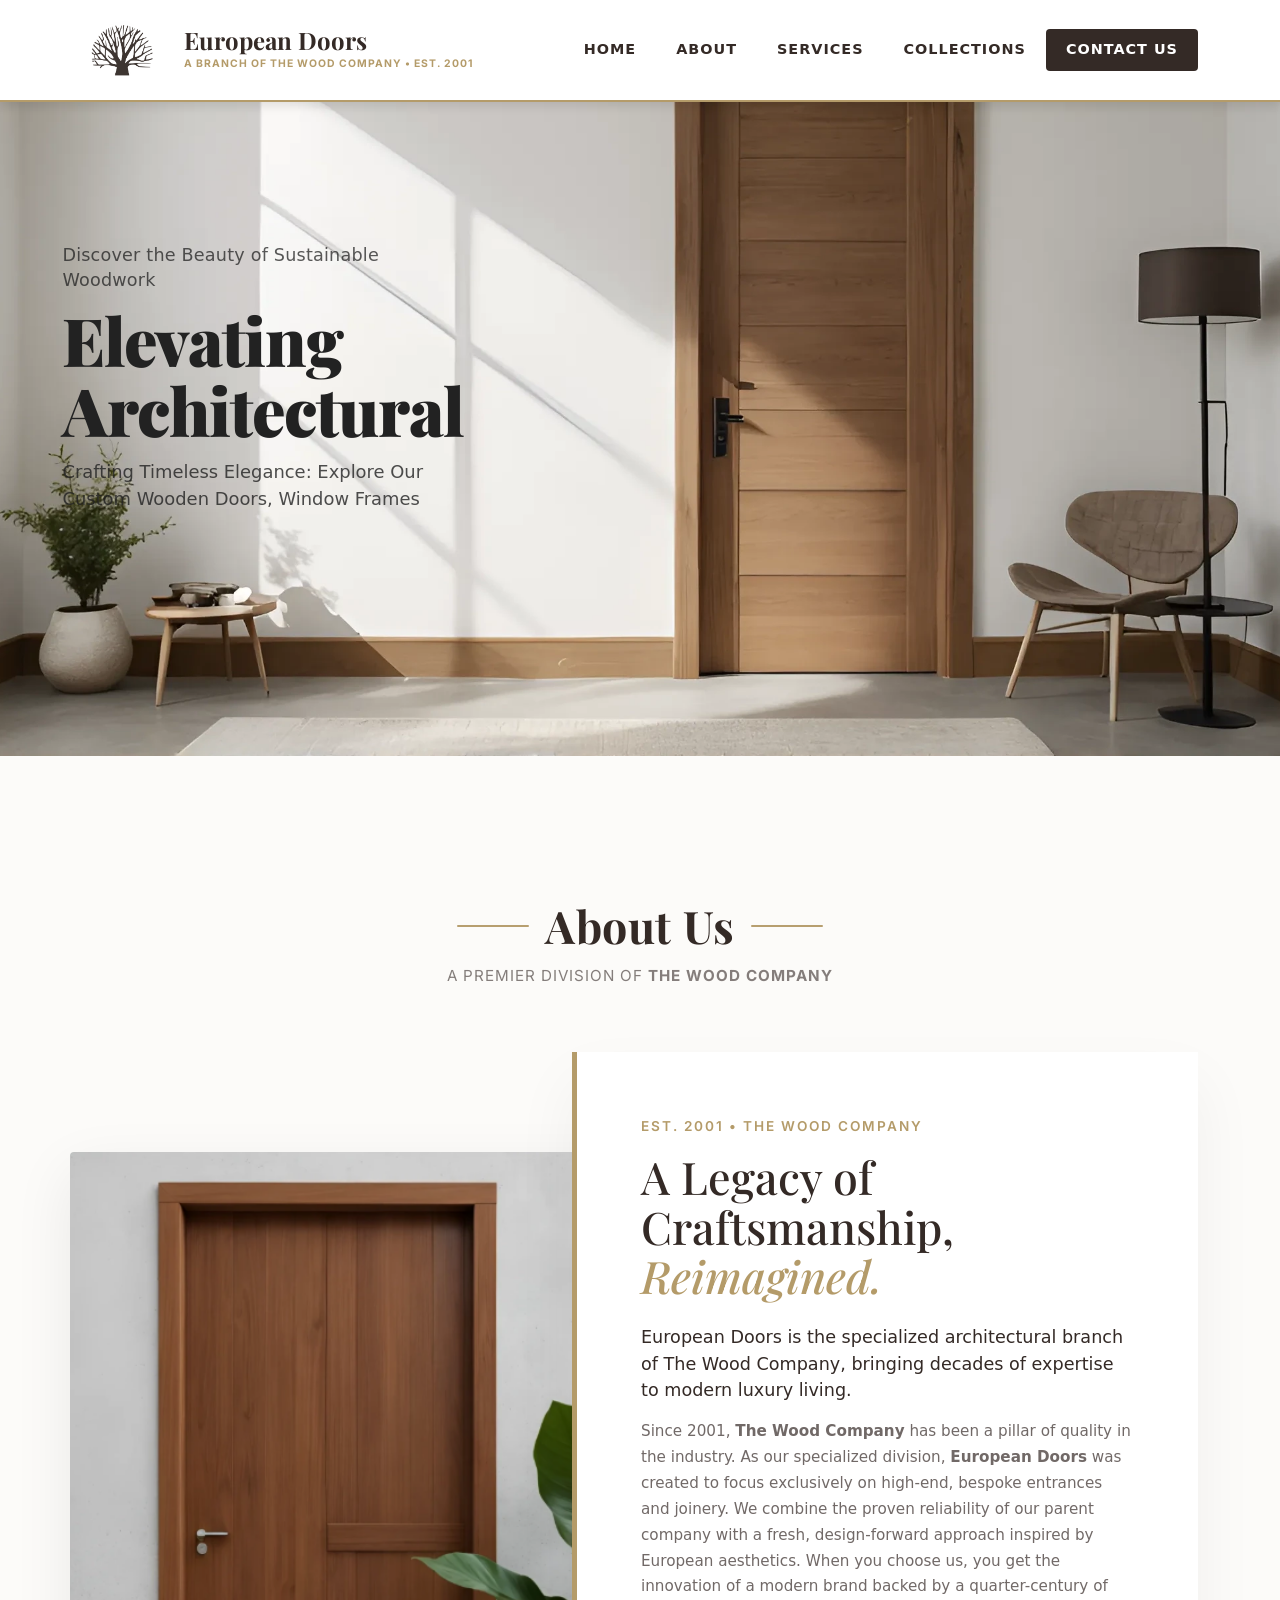
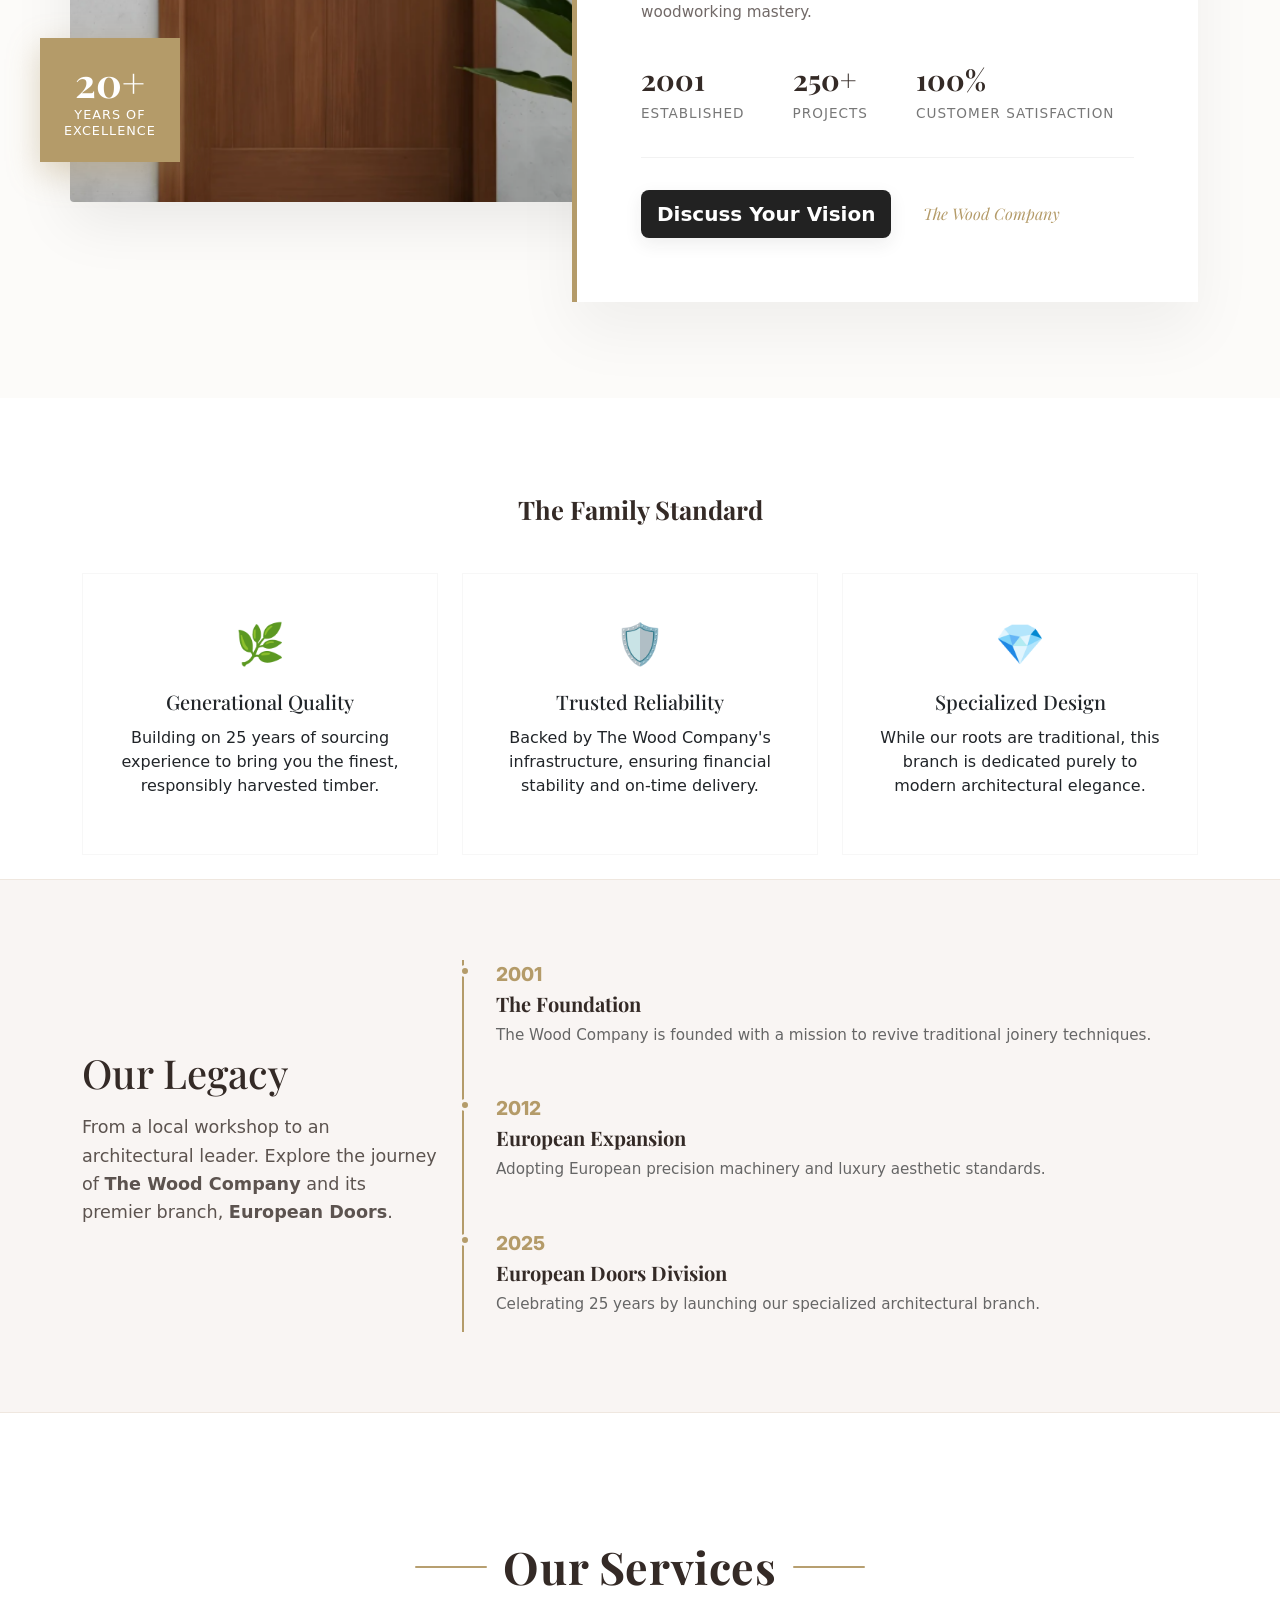
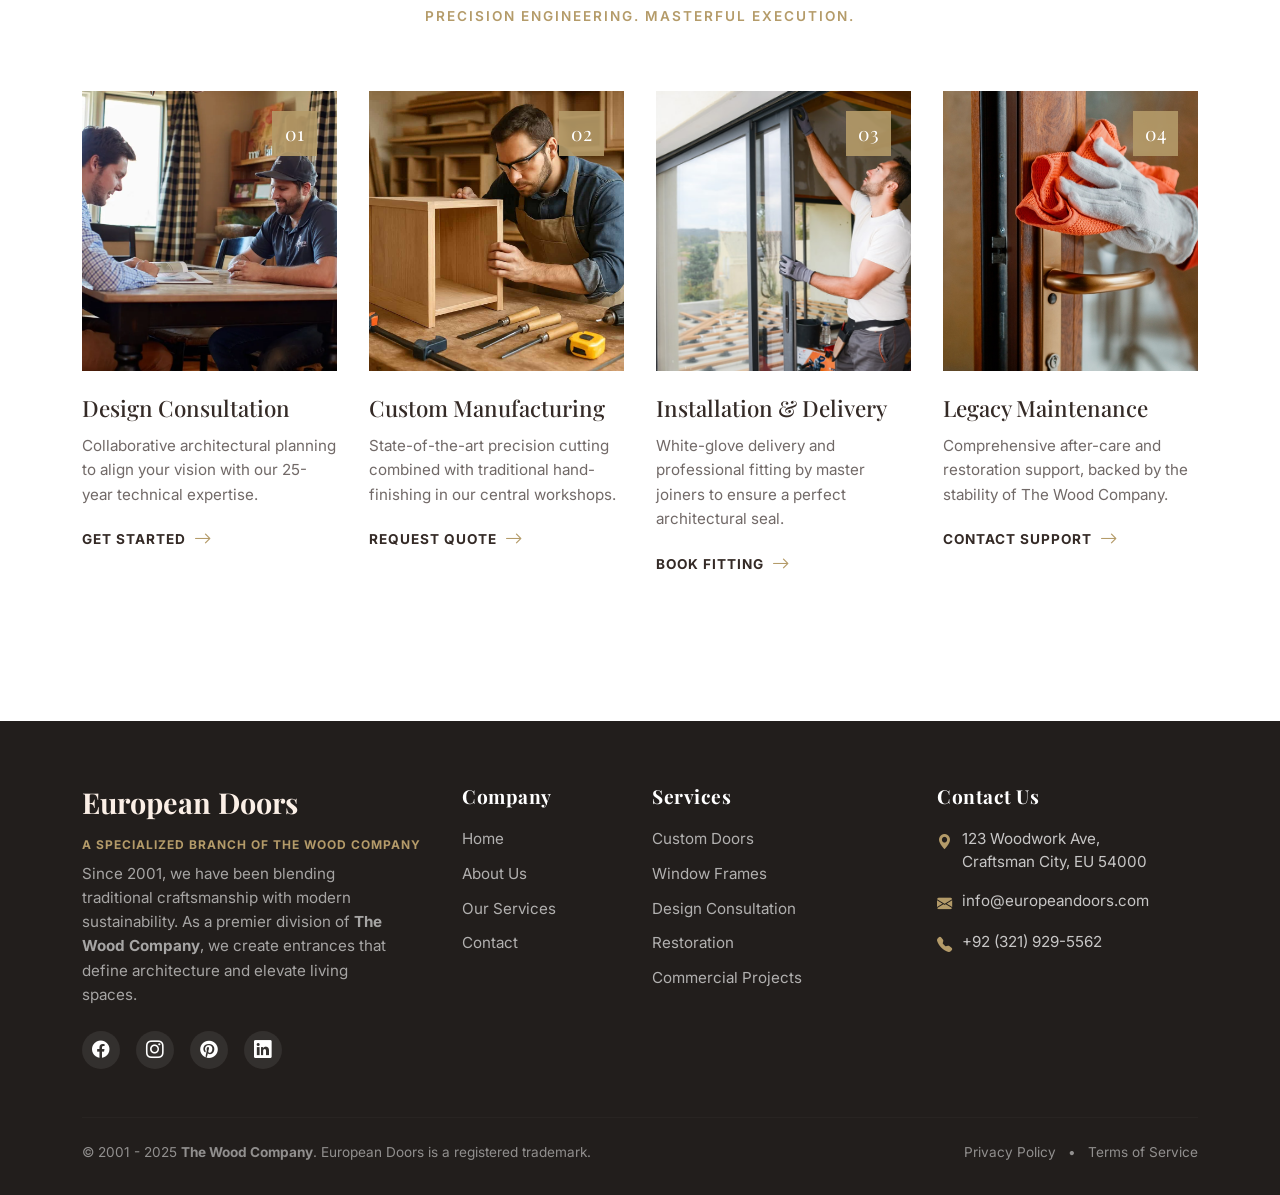
==== commit 522365a8: "Added stuff" ====
--- a/index.html
+++ b/index.html
@@ -56,8 +56,12 @@
                         <a class="nav-link nav-link-custom" href="#services">SERVICES</a>
                     </li>
                     <li class="nav-item">
+                        <a class="nav-link nav-link-custom" href="collection.html">COLLECTIONS</a>
+                    </li>
+                    <li class="nav-item">
                         <a class="nav-link nav-link-custom nav-btn-style" href="#contact">CONTACT US</a>
                     </li>
+                    
                 </ul>
             </div>
         </div>
@@ -358,6 +362,7 @@
     </footer>
 
     <script src="script.js"></script>
+    
   
 </body>
 
--- a/style.css
+++ b/style.css
@@ -1164,4 +1164,137 @@
     .stats-row {
         gap: 1.5rem;
     }
-}+}
+
+/* css for collection page */
+
+
+
+/* --- PRODUCT GRID STYLING --- */
+.product-card {
+    position: relative;
+    overflow: hidden;
+    border-radius: 4px;
+    cursor: pointer;
+}
+
+.product-img-container img {
+    transition: transform 0.8s cubic-bezier(0.2, 1, 0.3, 1);
+    width: 100%;
+}
+
+.product-overlay {
+    position: absolute;
+    top: 0;
+    left: 0;
+    width: 100%;
+    height: 100%;
+    background: rgba(52, 42, 38, 0.85); /* Your brand charcoal with transparency */
+    display: flex;
+    flex-direction: column;
+    justify-content: center;
+    align-items: center;
+    opacity: 0;
+    transition: all 0.5s ease;
+    padding: 20px;
+    text-align: center;
+}
+
+.product-card:hover .product-overlay {
+    opacity: 1;
+}
+
+.product-card:hover .product-img-container img {
+    transform: scale(1.1);
+}
+
+.category-tag {
+    color: #b49b69;
+    font-size: 0.7rem;
+    text-transform: uppercase;
+    letter-spacing: 2px;
+    margin-bottom: 10px;
+}
+
+.product-name {
+    color: #ffffff;
+    font-family: 'Playfair Display', serif;
+    font-size: 1.5rem;
+    margin-bottom: 15px;
+}
+
+.view-details {
+    color: #ffffff;
+    text-decoration: none;
+    border-bottom: 1px solid #b49b69;
+    font-size: 0.8rem;
+    padding-bottom: 3px;
+    transition: color 0.3s ease;
+}
+
+.view-details:hover {
+    color: #b49b69;
+}
+/* --- PRODUCT FILTERING ANIMATIONS --- */
+
+/* The container for each item */
+/* --- STABLE GRID SYSTEM --- */
+.product-item {
+    /* Initial state: Invisible and slightly shifted down */
+    opacity: 0;
+    transform: translateY(20px);
+    transition: opacity 0.5s ease, transform 0.5s ease;
+    display: block; /* Default state */
+}
+
+/* The "Show" state applied by JS */
+.product-item.is-visible {
+    opacity: 1;    transform: translateY(0);
+}
+
+/* When the item is filtered out */
+.product-item.hide {
+    display: none;
+    opacity: 0;
+    transform: scale(0.8);
+}
+
+/* Ensure the grid doesn't collapse weirdly */
+.product-grid {
+    position: relative;
+    min-height: 600px; /* Prevents the page from collapsing when items hide */
+    transition: min-height 0.4s ease;
+}
+
+/* Filter Button Styling */
+.filter-group {
+    gap: 10px;
+}
+
+.filter-btn {
+    background: transparent;
+    border: 1px solid #342a26;
+    color: #342a26;
+    padding: 10px 25px;
+    border-radius: 4px;
+    font-weight: 700;
+    font-size: 0.8rem;
+    letter-spacing: 1px;
+    text-transform: uppercase;
+    transition: all 0.3s ease;
+}
+
+.filter-btn.active, 
+.filter-btn:hover {
+    background-color: #b49b69;
+    border-color: #b49b69;
+    color: #fff;
+    box-shadow: 0 4px 15px rgba(180, 155, 105, 0.3);
+}
+
+
+
+
+
+
+
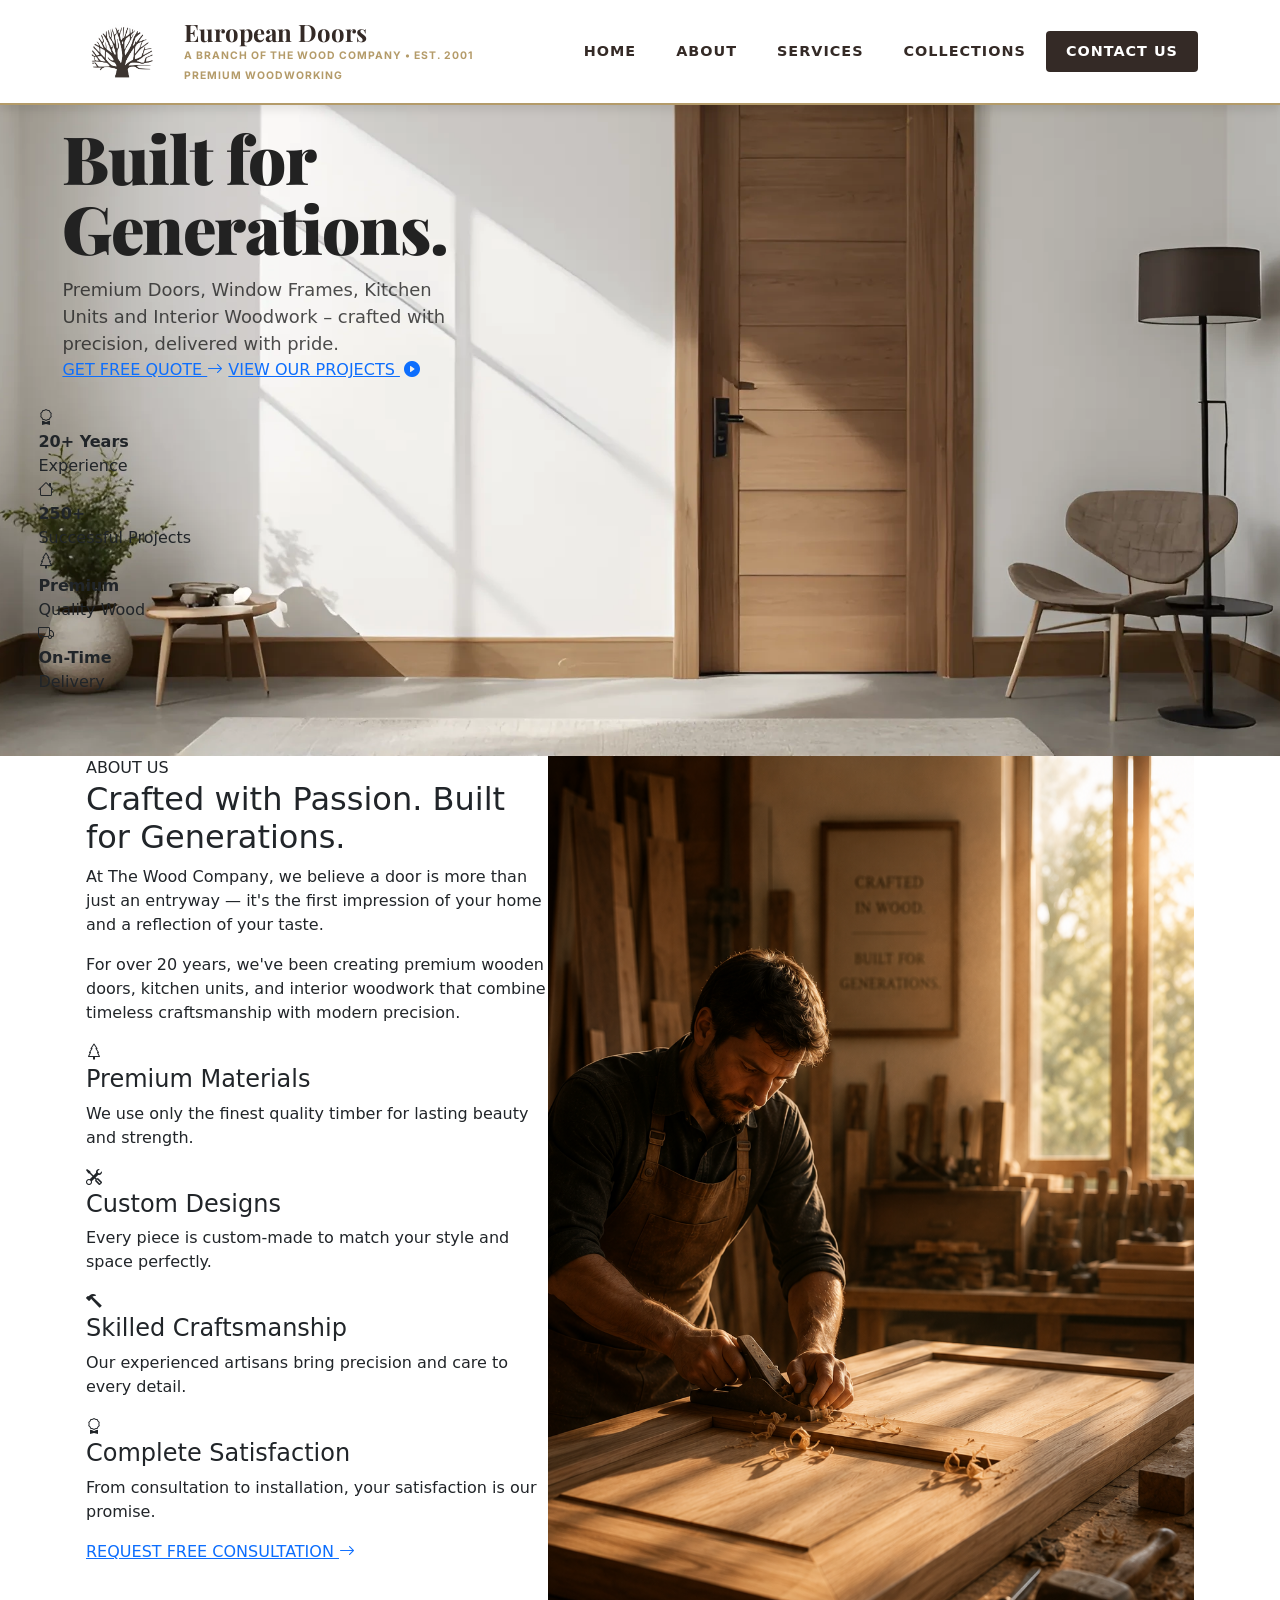
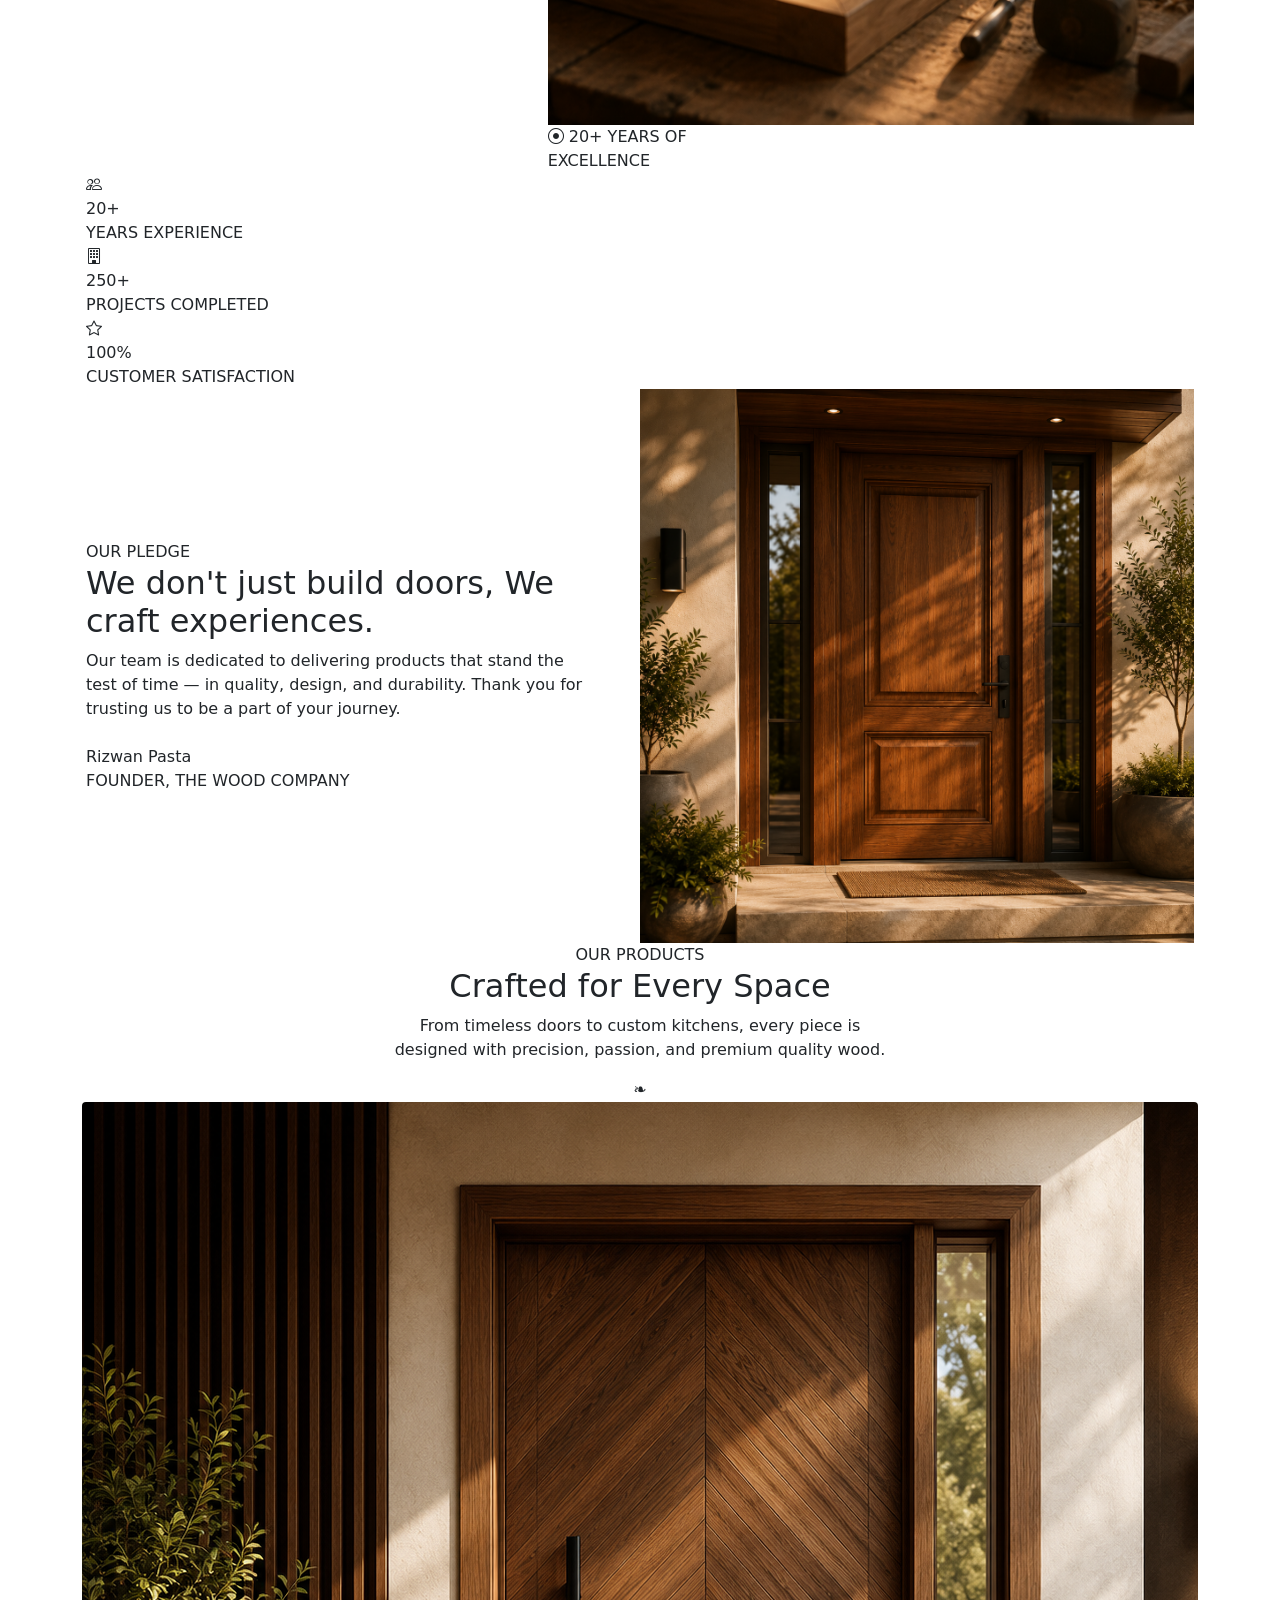
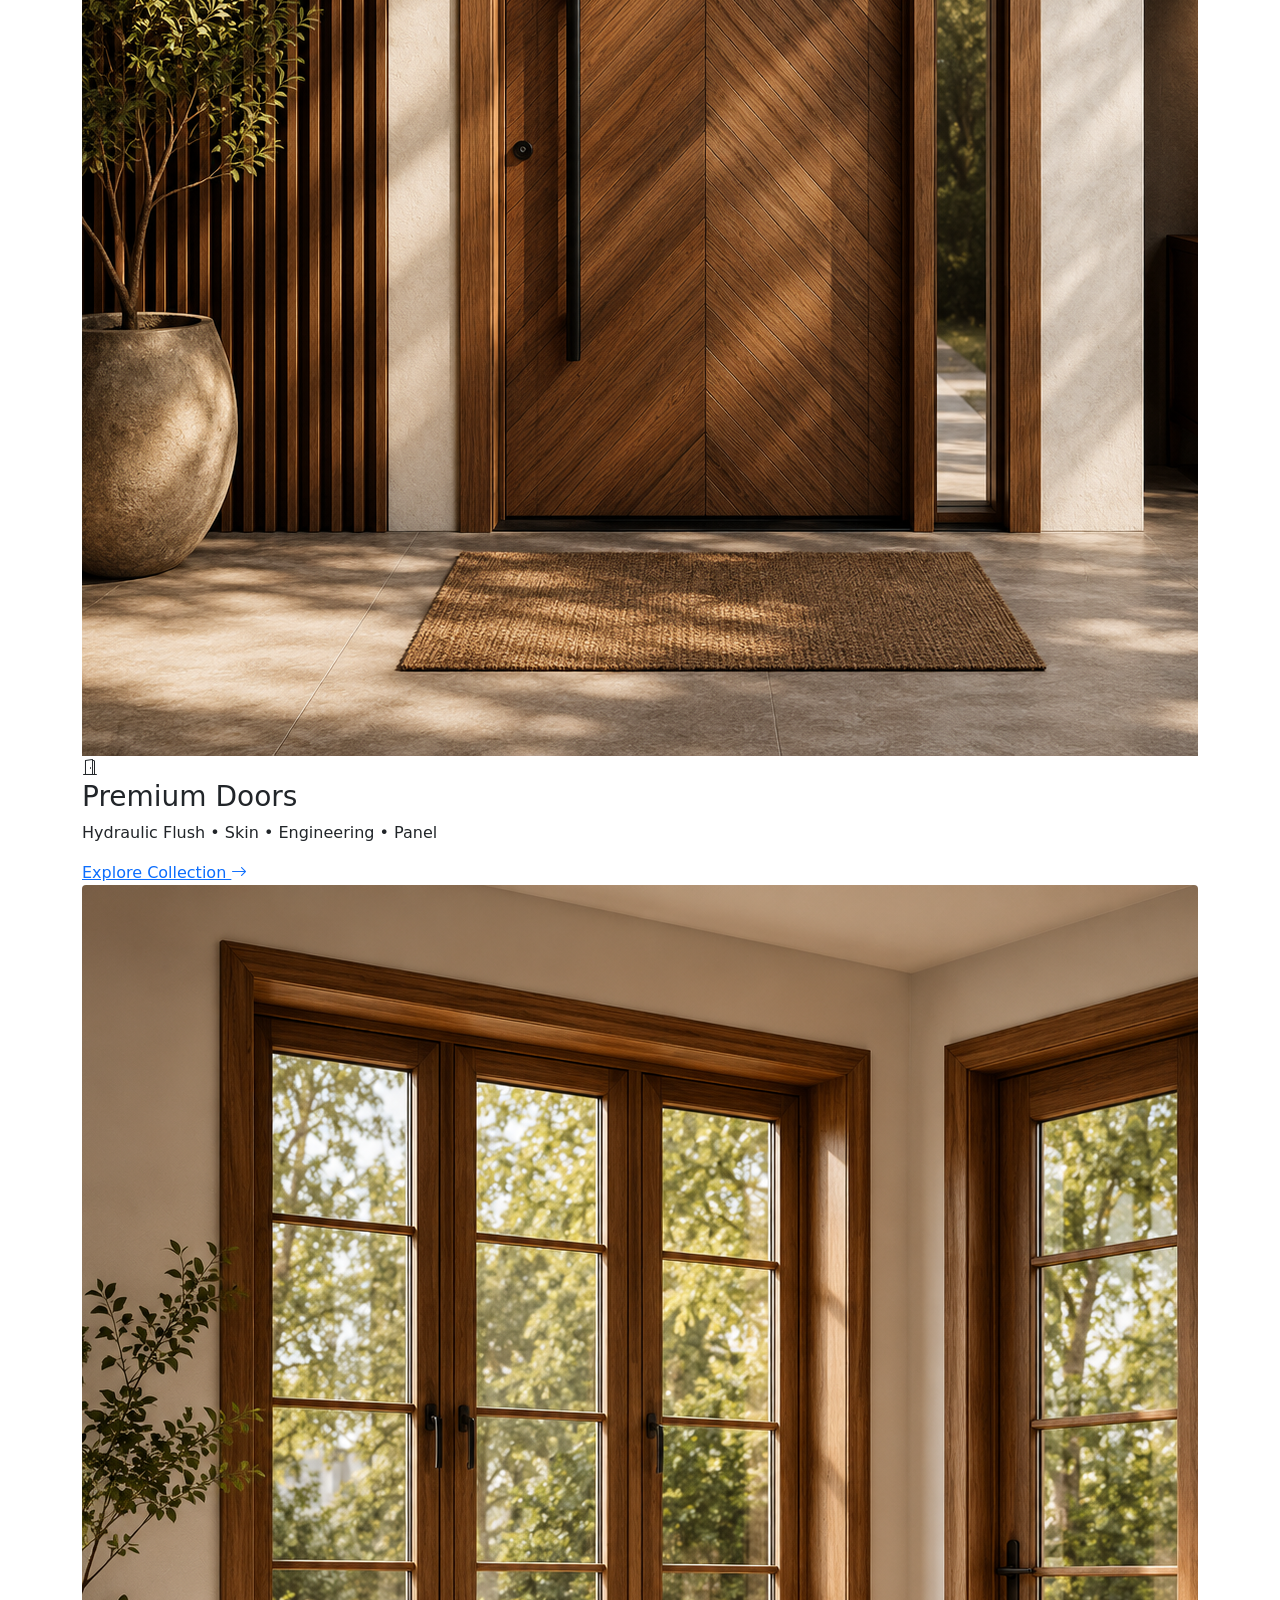
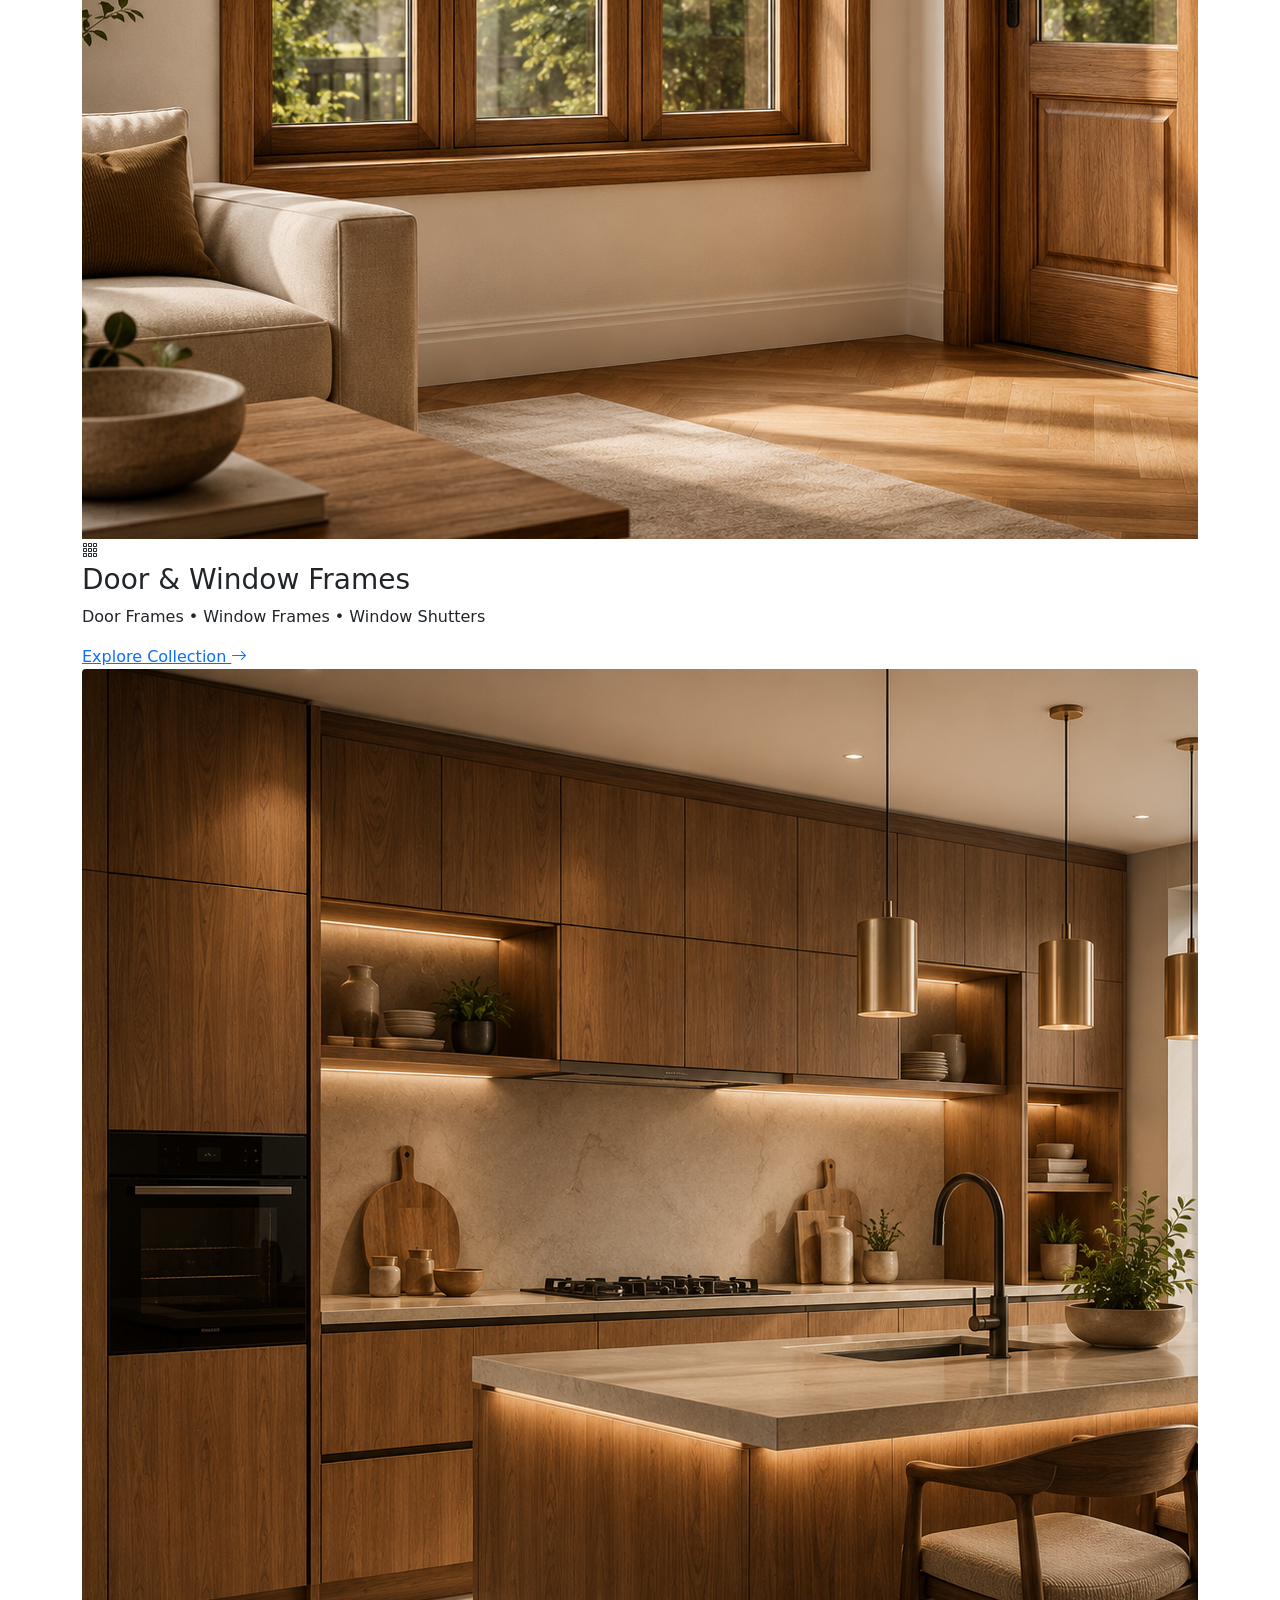
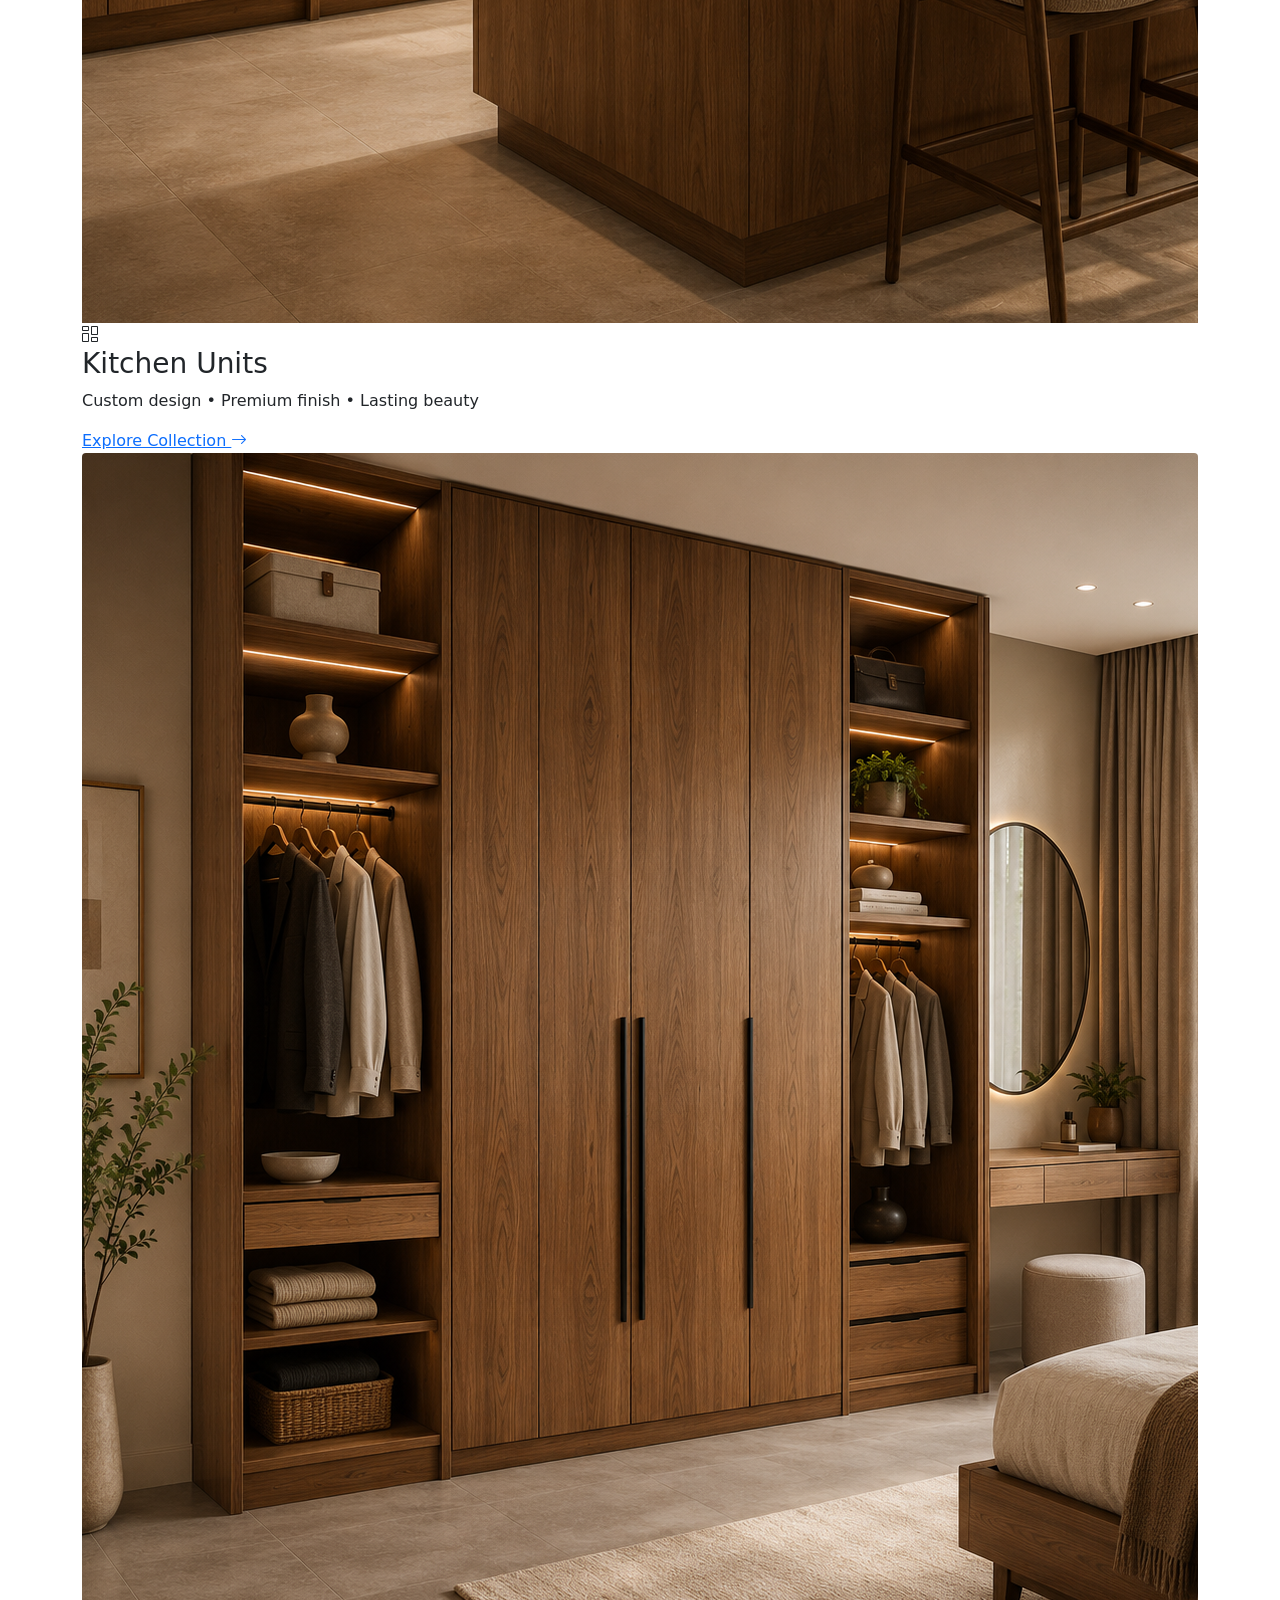
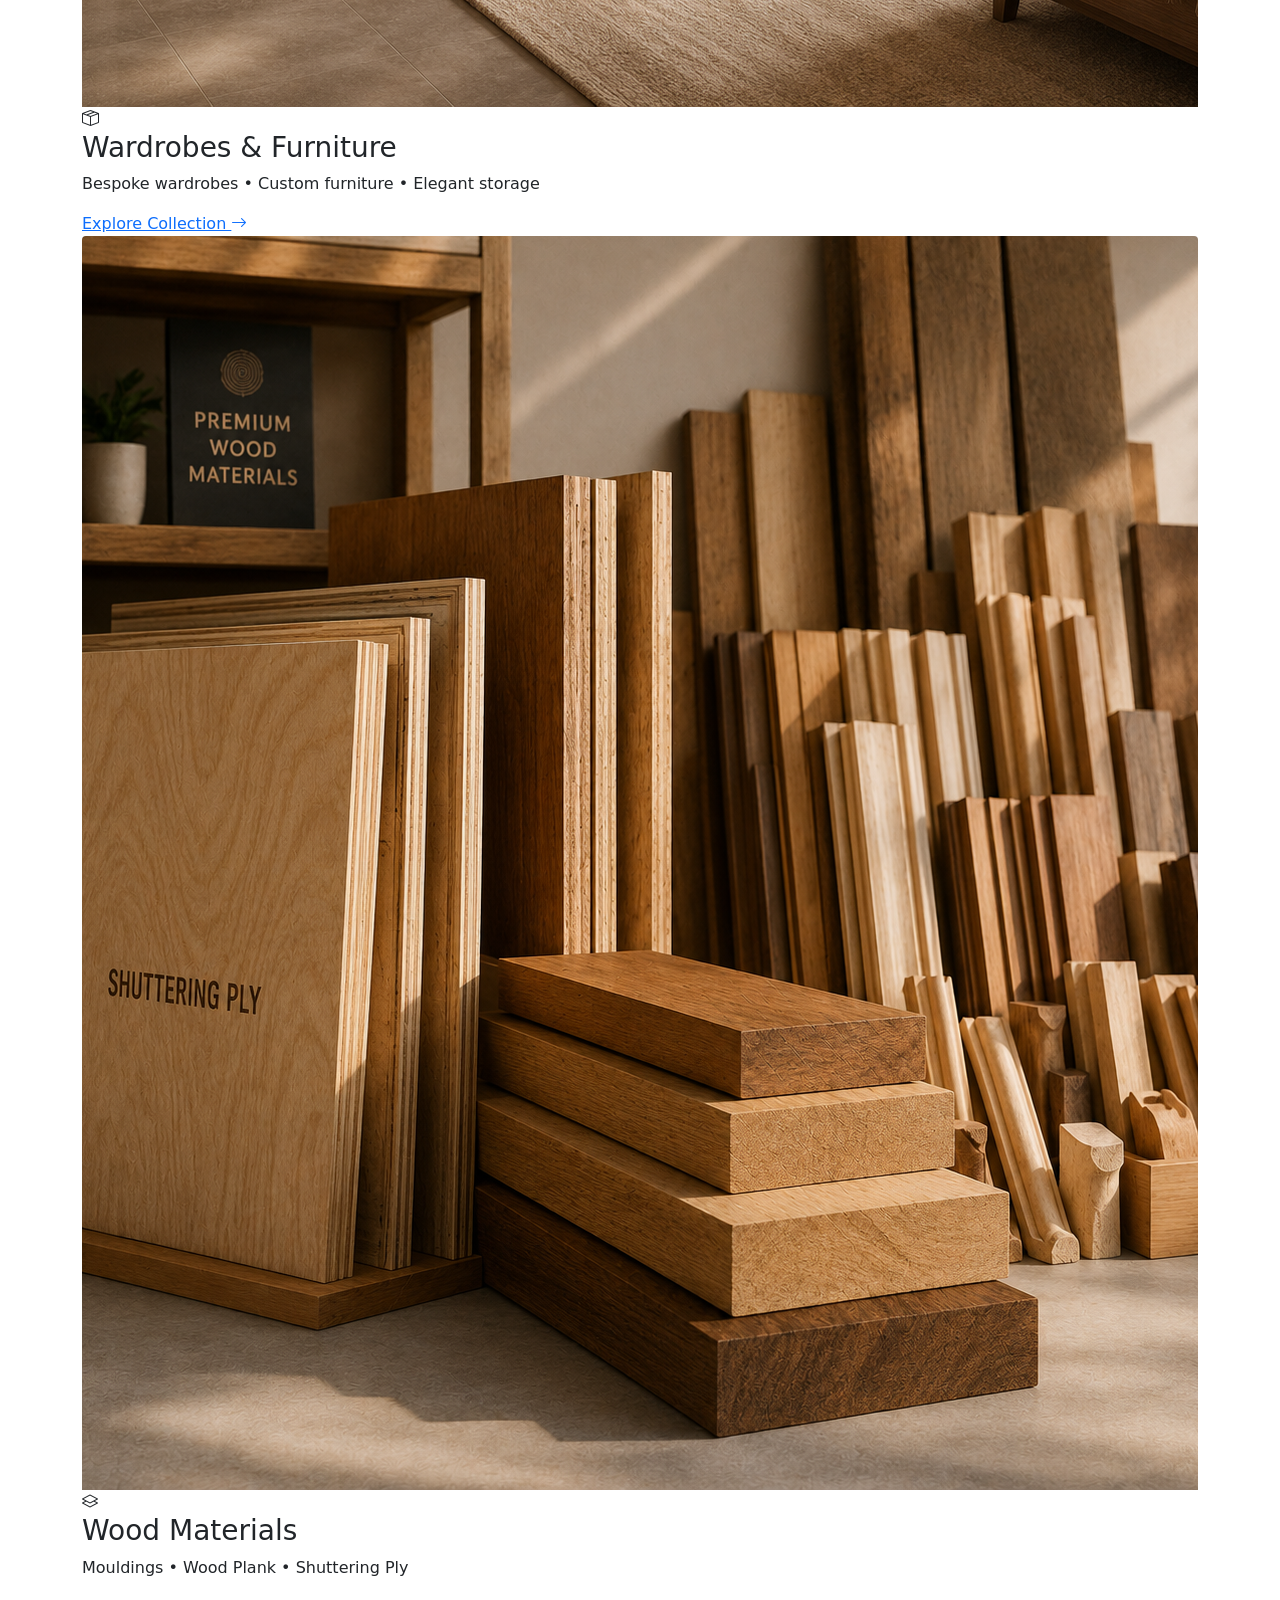
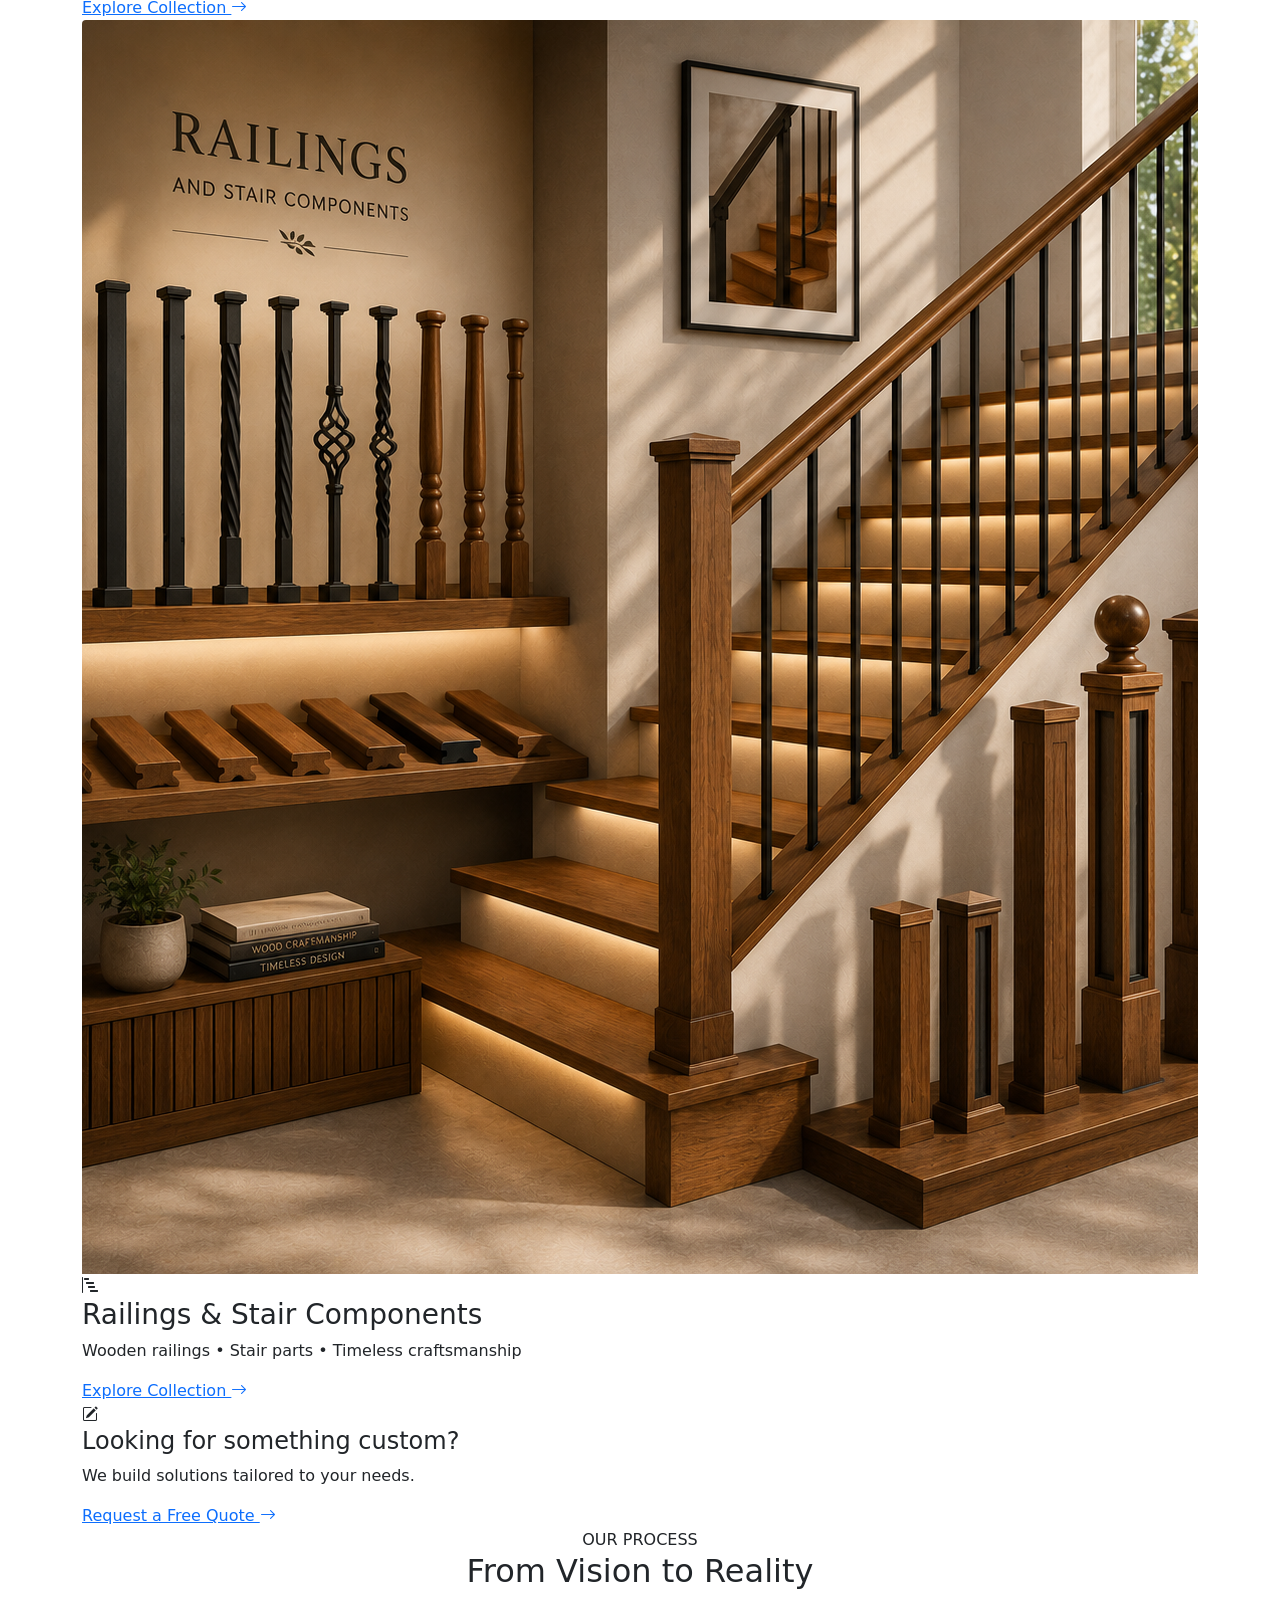
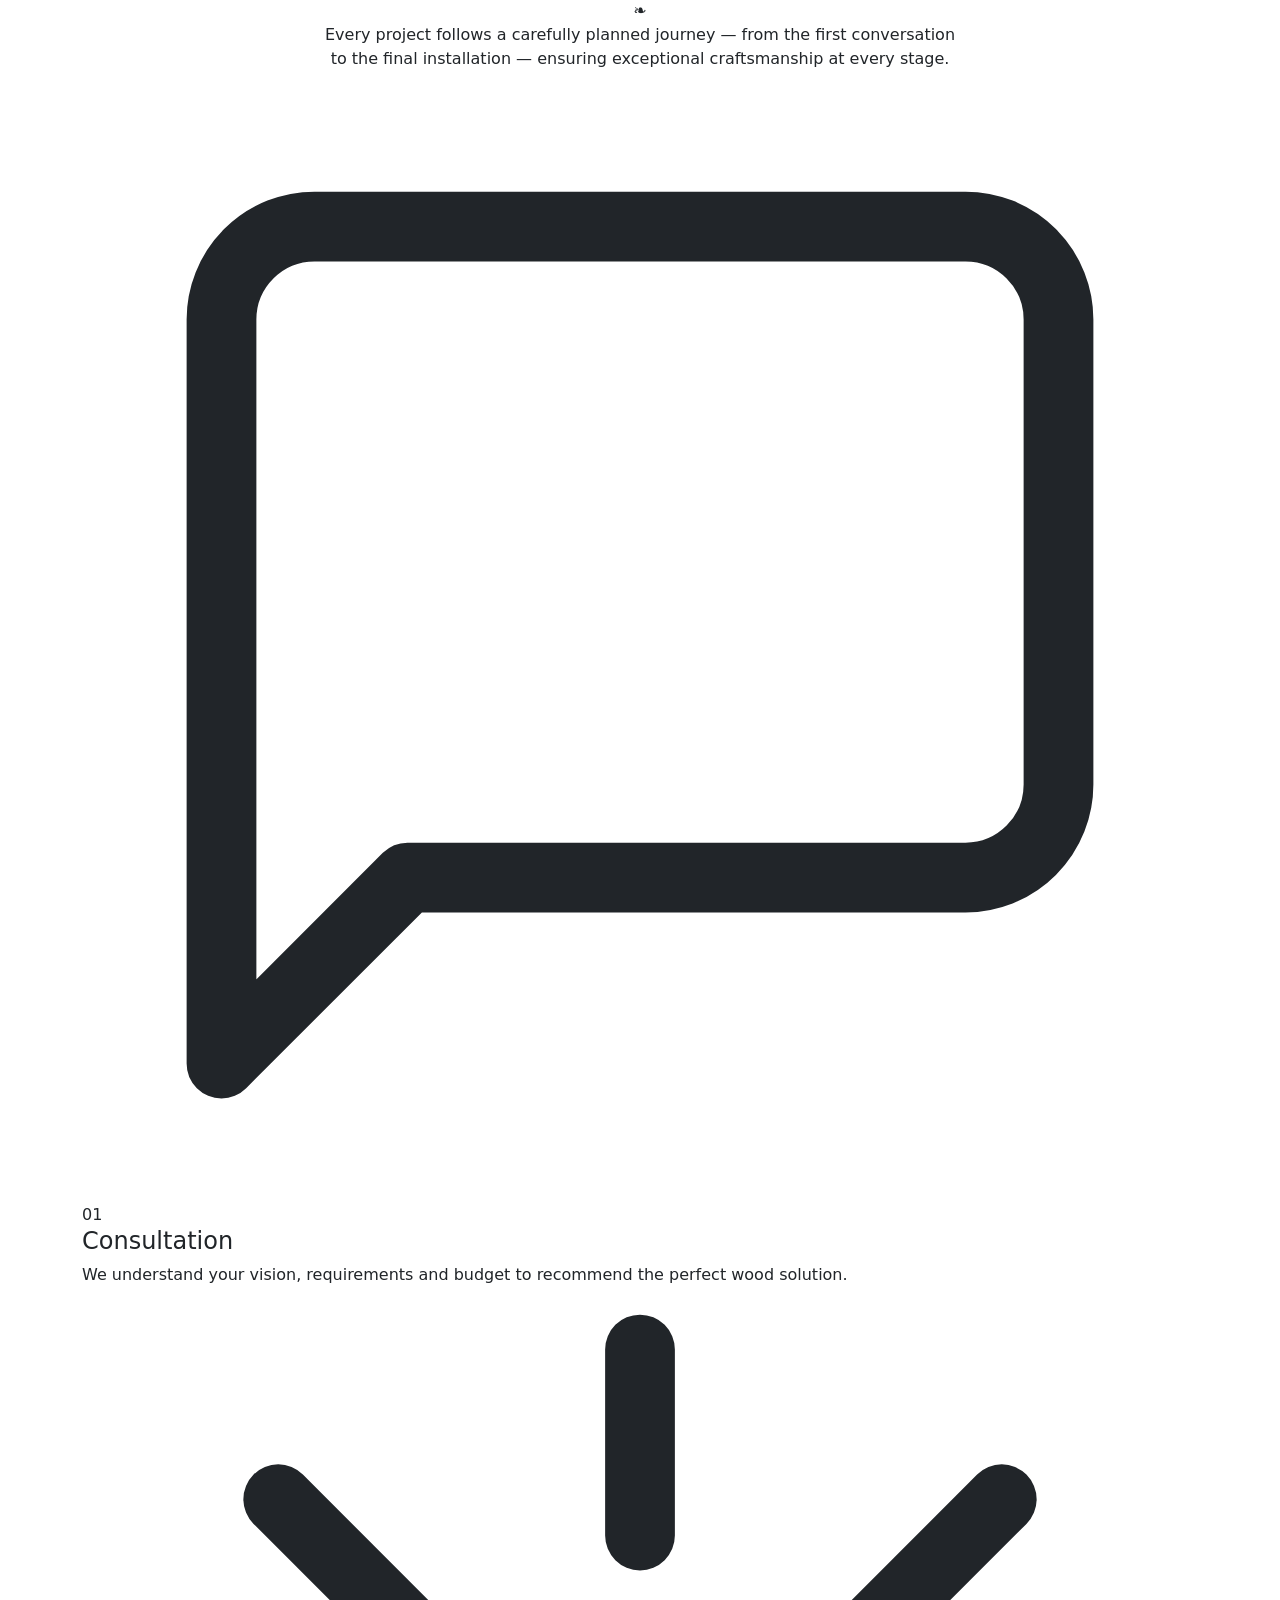
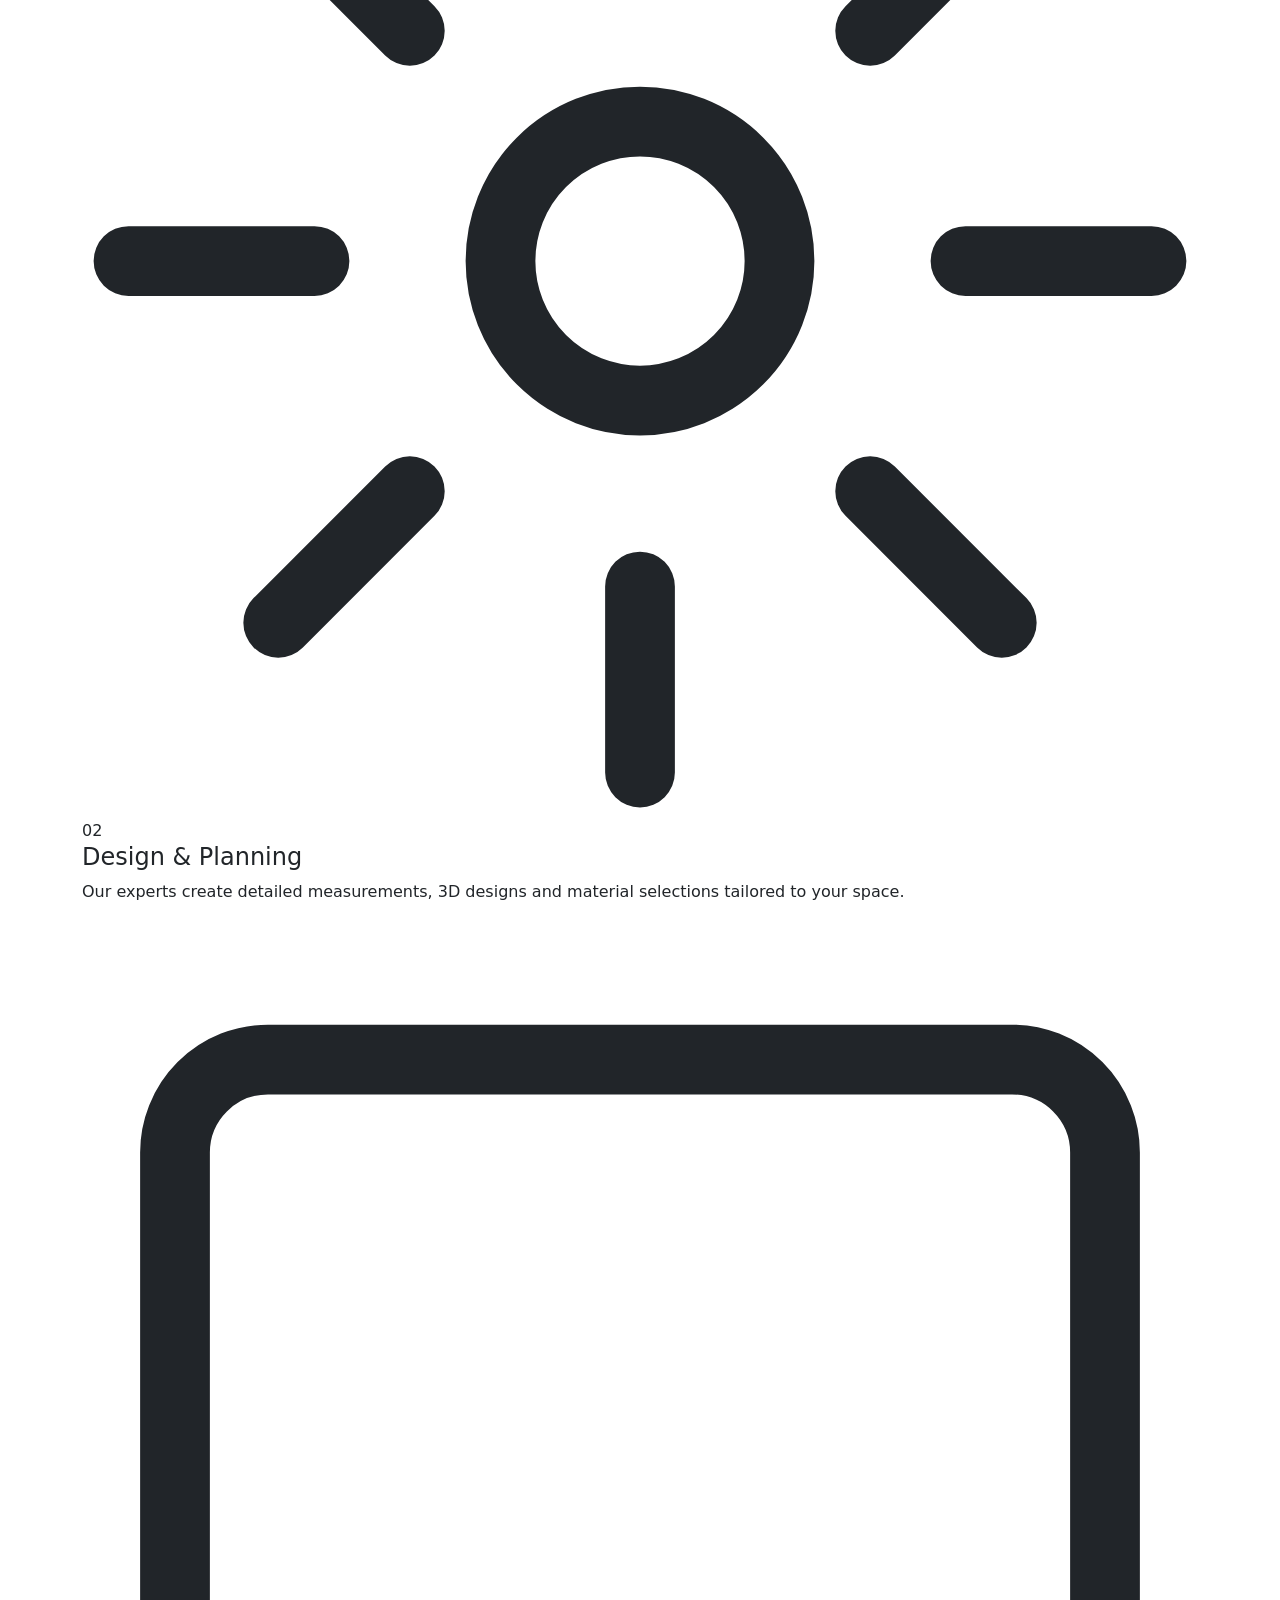
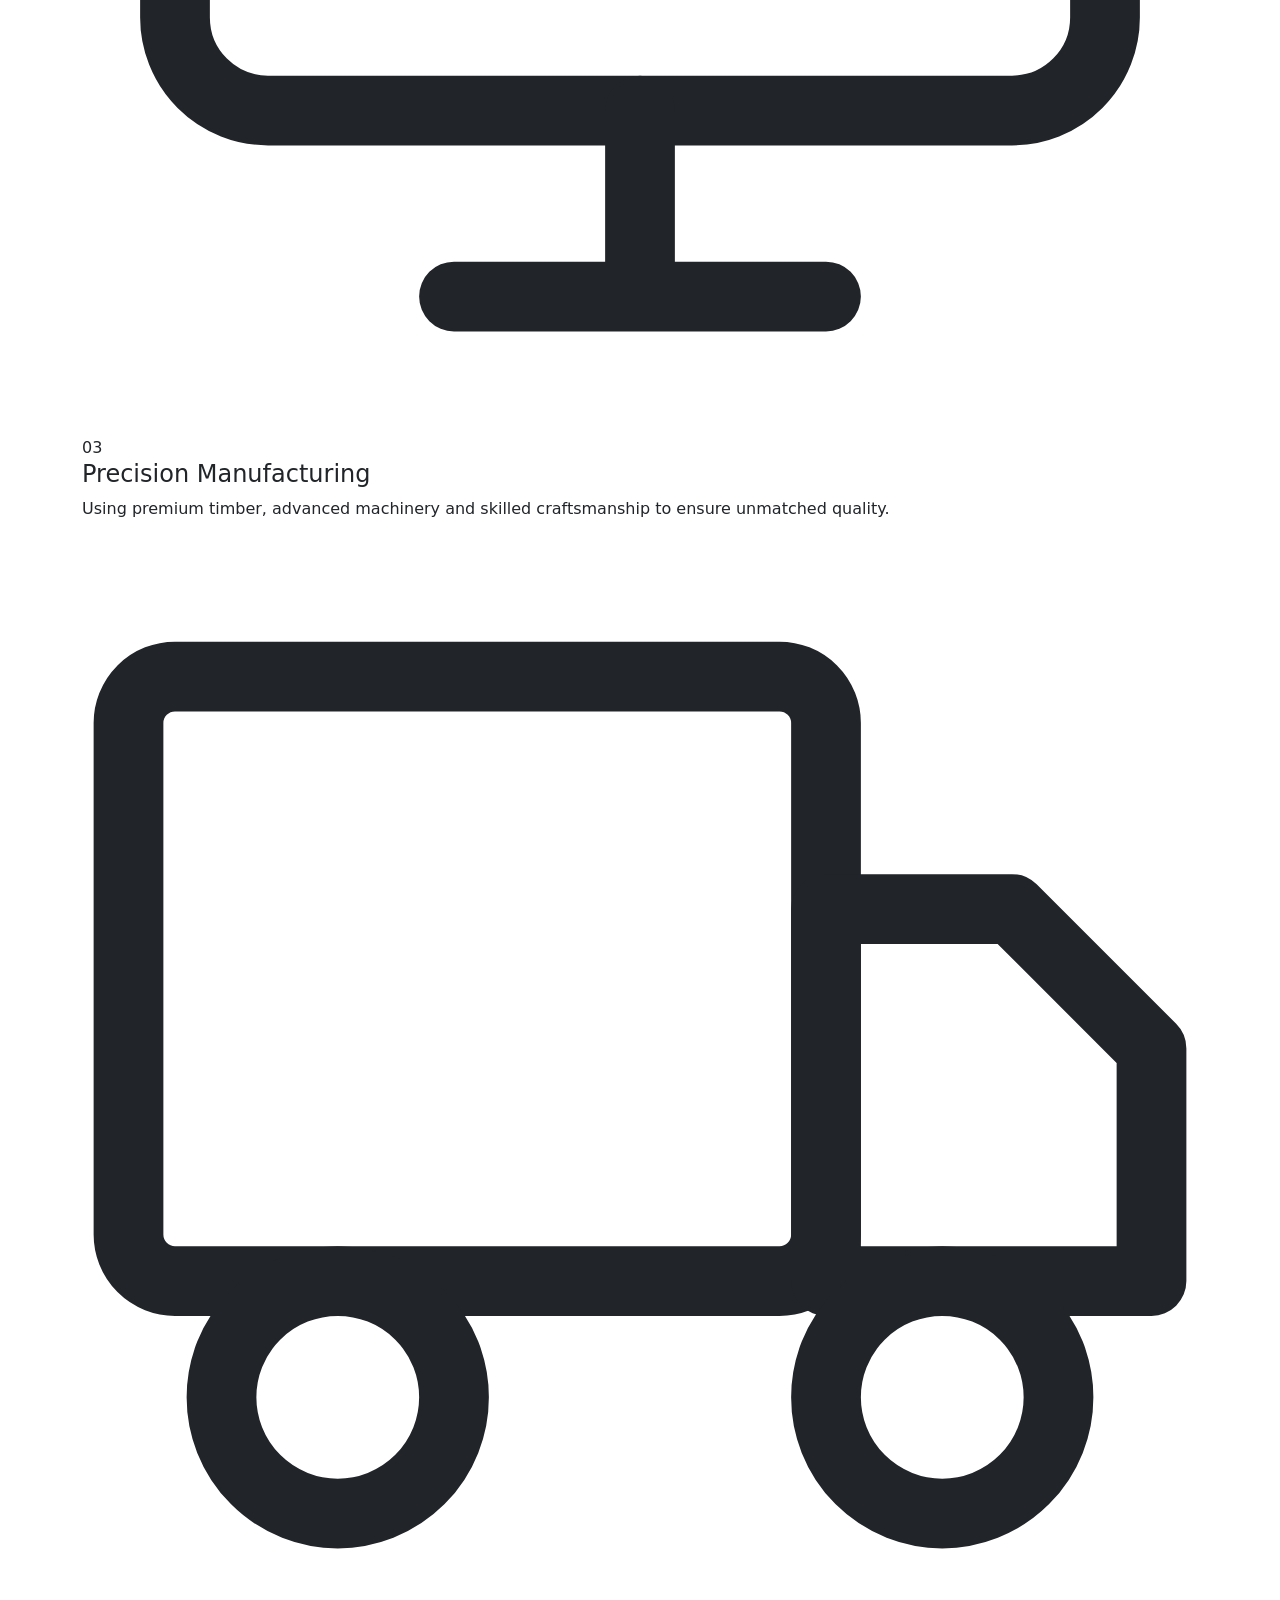
==== commit 53b3b343: "Update index.html" ====
--- a/index.html
+++ b/index.html
@@ -30,7 +30,8 @@
                 <img src="images/Logo.png" alt="Logo" class="nav-brand-logo">
                 <div class="brand-text-group ms-3">
                     <span class="brand-title">European Doors</span>
-                    <span class="brand-heritage">A BRANCH OF THE WOOD COMPANY • EST. 2001</span>
+                    <span class="brand-heritage desktop-heritage">A BRANCH OF THE WOOD COMPANY • EST. 2001</span>
+                    <span class="brand-heritage mobile-heritage">PREMIUM WOODWORKING</span>
                 </div>
             </a>
 
@@ -41,7 +42,7 @@
                     <span></span>
                     <span></span>
                     <span></span>
-                </div>  
+                </div>
             </button>
 
             <div class="collapse navbar-collapse" id="navbarNav">
@@ -50,18 +51,18 @@
                         <a class="nav-link nav-link-custom" href="index.html">HOME</a>
                     </li>
                     <li class="nav-item">
-                        <a class="nav-link nav-link-custom" href="#about">ABOUT</a>
+                        <a class="nav-link nav-link-custom" href="index.html#about">ABOUT</a>
                     </li>
                     <li class="nav-item">
-                        <a class="nav-link nav-link-custom" href="#services">SERVICES</a>
+                        <a class="nav-link nav-link-custom" href="index.html#process">SERVICES</a>
                     </li>
                     <li class="nav-item">
-                        <a class="nav-link nav-link-custom" href="collection.html">COLLECTIONS</a>
+                        <a class="nav-link nav-link-custom" href="#featured-projects">COLLECTIONS</a>
                     </li>
                     <li class="nav-item">
-                        <a class="nav-link nav-link-custom nav-btn-style" href="#contact">CONTACT US</a>
+                        <a class="nav-link nav-link-custom nav-btn-style" href="contact.html">CONTACT US</a>
                     </li>
-                    
+
                 </ul>
             </div>
         </div>
@@ -69,220 +70,588 @@
 
     <!-- Hero Section -->
     <section id="landing_page" class="hero-sec">
-        <div class="hero-content">
+        <div class="hero-overlay"></div>
+        <!-- Desktop Hero Content -->
+        <div class="hero-content desktop-hero">
             <div class="hero-card" role="region" aria-label="Hero">
-                <div class="hero-eyebrow">Discover the Beauty of Sustainable Woodwork</div>
-                <h1 class="hero-title">Elevating<br />Architectural</h1>
-                <p class="hero-desc">Crafting Timeless Elegance: Explore Our Custom Wooden Doors, Window Frames</p>
+                <div class="hero-eyebrow">CRAFTED IN WOOD.</div>
+                <h1 class="hero-title">Built for<br />Generations.</h1>
+                <p class="hero-desc">Premium Doors, Window Frames, Kitchen Units and Interior Woodwork – crafted with
+                    precision, delivered with pride.</p>
+
+                <div class="hero-actions">
+                    <a href="contact.html" class="btn-primary-custom">GET FREE QUOTE <i class="bi bi-arrow-right"></i></a>
+                    <a href="#featured-projects" class="btn-secondary-custom">VIEW OUR PROJECTS <i class="bi bi-play-circle-fill ms-1"></i></a>
+                </div>
+            </div>
+
+            <div class="hero-highlights-bar">
+                <div class="highlight-item">
+                    <i class="bi bi-award highlight-icon"></i>
+                    <div class="highlight-text">
+                        <strong>20+ Years</strong><br>Experience
+                    </div>
+                </div>
+                <div class="highlight-item">
+                    <i class="bi bi-house highlight-icon"></i>
+                    <div class="highlight-text">
+                        <strong>250+</strong><br>Successful Projects
+                    </div>
+                </div>
+                <div class="highlight-item">
+                    <i class="bi bi-tree highlight-icon"></i>
+                    <div class="highlight-text">
+                        <strong>Premium</strong><br>Quality Wood
+                    </div>
+                </div>
+                <div class="highlight-item">
+                    <i class="bi bi-truck highlight-icon"></i>
+                    <div class="highlight-text">
+                        <strong>On-Time</strong><br>Delivery
+                    </div>
+                </div>
+            </div>
+        </div>
+
+        <!-- Mobile Hero Content -->
+        <div class="hero-content mobile-hero d-none">
+            <div class="hero-card text-center" role="region" aria-label="Hero">
+                <div class="hero-eyebrow">PREMIUM WOODWORKING</div>
+                <div class="hero-ornament">
+                    <span class="ornament-line"></span>
+                    <i class="bi bi-leaf"></i>
+                    <span class="ornament-line"></span>
+                </div>
+                <h1 class="hero-title">Crafting Timeless<br/>Doors, Windows &<br/>Interiors</h1>
+                <p class="hero-desc">Built with precision, quality materials<br/>and 20+ years of craftsmanship.</p>
+
+                <div class="hero-actions">
+                    <a href="contact.html" class="btn-primary-custom w-100 justify-content-center">GET FREE QUOTE <i class="bi bi-arrow-right"></i></a>
+                    <a href="" class="btn-secondary-custom w-100 justify-content-center">EXPLORE PRODUCTS <i class="bi bi-arrow-right"></i></a>
+                </div>
+                
+                <div class="mobile-highlight mt-4">
+                    <div class="d-flex align-items-center justify-content-center gap-2">
+                        <i class="bi bi-star-fill star-icon"></i>
+                        <span class="highlight-underline">20+ Years Experience</span>
+                    </div>
+                </div>
             </div>
         </div>
     </section>
-    <!-- About Section -->
-    <section id="about" class="about-modern-section">
+
+   
+    <!-- About Section Redesign (Matches New Design) -->
+    <section id="about" class="about-elite-section">
+        <div class="container px-0 px-md-3">
+            <div class="about-wrapper-card">
+                <!-- PART 1: Top Section (Text Left, Image Right) -->
+                <div class="row about-top-row g-0">
+                    <!-- Left Text -->
+                    <div class="col-lg-5 about-top-text">
+                        <div class="elite-label">
+                            ABOUT US
+                            <span class="elite-line"></span>
+                        </div>
+
+                        <h2 class="elite-title">
+                            Crafted with Passion. Built for Generations.
+                        </h2>
+
+                        <div class="elite-desc">
+                            <p>At The Wood Company, we believe a door is more than just an entryway — it's the first
+                                impression of your home and a reflection of your taste.</p>
+                            <p>For over 20 years, we've been creating premium wooden doors, kitchen units, and interior
+                                woodwork that combine timeless craftsmanship with modern precision.</p>
+                        </div>
+
+                        <div class="elite-features">
+                            <div class="elite-feature-item">
+                                <div class="elite-feature-icon">
+                                    <i class="bi bi-tree"></i>
+                                </div>
+                                <div class="elite-feature-text">
+                                    <h4>Premium Materials</h4>
+                                    <p>We use only the finest quality timber for lasting beauty and strength.</p>
+                                </div>
+                            </div>
+
+                            <div class="elite-feature-item">
+                                <div class="elite-feature-icon">
+                                    <i class="bi bi-tools"></i>
+                                </div>
+                                <div class="elite-feature-text">
+                                    <h4>Custom Designs</h4>
+                                    <p>Every piece is custom-made to match your style and space perfectly.</p>
+                                </div>
+                            </div>
+
+                            <div class="elite-feature-item">
+                                <div class="elite-feature-icon">
+                                    <i class="bi bi-hammer"></i>
+                                </div>
+                                <div class="elite-feature-text">
+                                    <h4>Skilled Craftsmanship</h4>
+                                    <p>Our experienced artisans bring precision and care to every detail.</p>
+                                </div>
+                            </div>
+
+                            <div class="elite-feature-item">
+                                <div class="elite-feature-icon">
+                                    <i class="bi bi-award"></i>
+                                </div>
+                                <div class="elite-feature-text">
+                                    <h4>Complete Satisfaction</h4>
+                                    <p>From consultation to installation, your satisfaction is our promise.</p>
+                                </div>
+                            </div>
+                        </div>
+
+                        <a href="contact.html" class="elite-btn-primary mt-3">REQUEST FREE CONSULTATION <i
+                                class="bi bi-arrow-right"></i></a>
+                    </div>
+
+                    <!-- Right Image -->
+                    <div class="col-lg-7 about-top-image-col">
+                        <div class="elite-img-wrapper">
+                            <img src="images/about 2.png" alt="Craftsman working on a wooden door"
+                                class="img-fluid elite-img-main">
+
+                            <!-- Floating Gold Badge -->
+                            <div class="elite-gold-badge">
+                                <i class="bi bi-record-circle badge-icon"></i>
+                                <span class="badge-num">20+</span>
+                                <span class="badge-text">YEARS OF<br>EXCELLENCE</span>
+                            </div>
+                        </div>
+                    </div>
+                </div>
+
+                <!-- PART 2: Stats Card -->
+                <div class="row">
+                    <div class="col-12">
+                        <div class="elite-stats-card">
+                            <div class="elite-stat">
+                                <i class="bi bi-people"></i>
+                                <div class="stat-num">20+</div>
+                                <div class="stat-label">YEARS EXPERIENCE</div>
+                                <div class="stat-line"></div>
+                            </div>
+                            <div class="elite-stat">
+                                <i class="bi bi-building"></i>
+                                <div class="stat-num">250+</div>
+                                <div class="stat-label">PROJECTS COMPLETED</div>
+                                <div class="stat-line"></div>
+                            </div>
+                            <div class="elite-stat">
+                                <i class="bi bi-star"></i>
+                                <div class="stat-num">100%</div>
+                                <div class="stat-label">CUSTOMER SATISFACTION</div>
+                                <div class="stat-line"></div>
+                            </div>
+                        </div>
+                    </div>
+                </div>
+
+                <!-- PART 3: Bottom Section (Pledge Left, Image Right) -->
+                <div class="row about-bottom-row align-items-center g-0">
+                    <!-- Left Text (Pledge) -->
+                    <div class="col-lg-6 about-pledge-text pe-lg-5">
+                        <div class="elite-label">
+                            OUR PLEDGE
+                        </div>
+
+                        <div class="pledge-quote-wrapper">
+                            <h2 class="elite-title">
+                                We don't just build doors, We craft experiences.
+                            </h2>
+                        </div>
+
+                        <div class="elite-desc">
+                            <p>Our team is dedicated to delivering products that stand the test of time — in quality,
+                                design, and durability. Thank you for trusting us to be a part of your journey.</p>
+                        </div>
+
+                        <div class="elite-signature-area mt-4">
+                            <div class="signature-font">Rizwan Pasta</div>
+                            <div class="signature-title">FOUNDER, THE WOOD COMPANY</div>
+                        </div>
+                    </div>
+
+                    <!-- Right Image (Door) -->
+                    <div class="col-lg-6 about-pledge-image-col">
+                        <img src="images/about second.png" alt="Premium wooden door installed"
+                            class="img-fluid elite-img-secondary">
+                    </div>
+                </div>
+            </div>
+        </div> <!-- End about-wrapper-card -->
+        </div>
+    </section>
+
+    <!-- Our Products Section -->
+    <section id="products" class="products-section">
         <div class="container">
-            <div class="row justify-content-center mb-5">
-                <div class="col-lg-8 text-center">
-                    <div class="section-heading" role="heading" aria-level="2">About Us</div>
-                    <p class="section-subtitle">A Premier Division of <strong>The Wood Company</strong></p>
-                </div>
-            </div>
-
-            <div class="row align-items-center relative-wrapper">
-                <div class="col-lg-6 p-0 image-column">
-                    <div class="about-image-wrapper">
-                        <img src="images/door_image.png" alt="Master carpenter at The Wood Company workshop"
-                            class="img-fluid main-about-img">
-
-                        <div class="experience-badge">
-                            <span class="years">20+</span>
-                            <span class="text">Years of<br>Excellence</span>
-                        </div>
-                    </div>
-                </div>
-
-                <div class="col-lg-6 content-column">
-                    <div class="about-content-card">
-                        <div class="small-tag">Est. 2001 • The Wood Company</div>
-                        <h2 class="modern-heading">A Legacy of Craftsmanship, <br><em>Reimagined.</em></h2>
-
-                        <p class="lead-text">
-                            European Doors is the specialized architectural branch of The Wood Company, bringing decades
-                            of expertise to modern luxury living.
-                        </p>
-
-                        <p class="body-text">
-                            Since 2001, <strong>The Wood Company</strong> has been a pillar of quality in the industry.
-                            As our specialized division, <strong>European Doors</strong> was created to focus
-                            exclusively on high-end, bespoke entrances and joinery. We combine the proven reliability of
-                            our parent company with a fresh, design-forward approach inspired by European aesthetics.
-                            When you choose us, you get the innovation of a modern brand backed by a quarter-century of
-                            woodworking mastery.
-                        </p>
-
-                        <div class="stats-row">
-                            <div class="stat-item">
-                                <strong>2001</strong>
-                                <span>Established</span>
-                            </div>
-                            <div class="stat-item">
-                                <strong>250+</strong>
-                                <span>Projects</span>
-                            </div>
-                            <div class="stat-item">
-                                <strong>100%</strong>
-                                <span>Customer Satisfaction</span>
-                            </div>
-                        </div>
-
-                        <div class="action-group mt-4">
-                            <a href="#contact" class="btn btn-primary btn-lg">Discuss Your Vision</a>
-                            <div class="signature-text"
-                                style="font-family: 'Playfair Display', serif; font-style: italic; color: #b49b69;">
-                                The Wood Company
-                            </div>
-                        </div>
-                    </div>
-                </div>
-            </div>
+
+            <!-- Section Header -->
+            <div class="products-header text-center">
+                <div class="products-eyebrow">
+                    <span class="eyebrow-line"></span>
+                    OUR PRODUCTS
+                    <span class="eyebrow-line"></span>
+                </div>
+                <h2 class="products-title">Crafted for Every Space</h2>
+                <p class="products-subtitle">From timeless doors to custom kitchens, every piece is<br>designed with
+                    precision, passion, and premium quality wood.</p>
+                <div class="products-ornament">❧</div>
+            </div>
+
+            <!-- Products Grid -->
+            <div class="products-grid">
+
+                <!-- Card 1: Premium Doors -->
+                <div class="product-card card-tall">
+                    <img src="images/product door.png" alt="Premium Doors" class="product-card-img">
+                    <div class="product-card-overlay">
+                        <div class="product-card-icon">
+                            <i class="bi bi-door-open"></i>
+                        </div>
+                        <div class="product-card-body">
+                            <h3 class="product-card-title">Premium Doors</h3>
+                            <p class="product-card-tags">Hydraulic Flush • Skin • Engineering • Panel</p>
+                            <a href="contact.html" class="product-card-link">Explore Collection <i
+                                    class="bi bi-arrow-right"></i></a>
+                        </div>
+                    </div>
+                </div>
+
+                <!-- Card 2: Door & Window Frames -->
+                <div class="product-card card-wide">
+                    <img src="images/product window.png" alt="Door & Window Frames" class="product-card-img">
+                    <div class="product-card-overlay">
+                        <div class="product-card-icon">
+                            <i class="bi bi-grid-3x3-gap"></i>
+                        </div>
+                        <div class="product-card-body">
+                            <h3 class="product-card-title">Door & Window Frames</h3>
+                            <p class="product-card-tags">Door Frames • Window Frames • Window Shutters</p>
+                            <a href="contact.html" class="product-card-link">Explore Collection <i
+                                    class="bi bi-arrow-right"></i></a>
+                        </div>
+                    </div>
+                </div>
+
+                <!-- Card 3: Kitchen Units -->
+                <div class="product-card">
+                    <img src="images/product kitchen.png" alt="Kitchen Units" class="product-card-img">
+                    <div class="product-card-overlay">
+                        <div class="product-card-icon">
+                            <i class="bi bi-columns-gap"></i>
+                        </div>
+                        <div class="product-card-body">
+                            <h3 class="product-card-title">Kitchen Units</h3>
+                            <p class="product-card-tags">Custom design • Premium finish • Lasting beauty</p>
+                            <a href="contact.html" class="product-card-link">Explore Collection <i
+                                    class="bi bi-arrow-right"></i></a>
+                        </div>
+                    </div>
+                </div>
+
+                <!-- Card 4: Wardrobes & Furniture -->
+                <div class="product-card card-tall">
+                    <img src="images/product closet and bedroom.png" alt="Wardrobes & Furniture"
+                        class="product-card-img">
+                    <div class="product-card-overlay">
+                        <div class="product-card-icon">
+                            <i class="bi bi-box-seam"></i>
+                        </div>
+                        <div class="product-card-body">
+                            <h3 class="product-card-title">Wardrobes & Furniture</h3>
+                            <p class="product-card-tags">Bespoke wardrobes • Custom furniture • Elegant storage</p>
+                            <a href="contact.html" class="product-card-link">Explore Collection <i
+                                    class="bi bi-arrow-right"></i></a>
+                        </div>
+                    </div>
+                </div>
+
+                <!-- Card 5: Wood Materials -->
+                <div class="product-card">
+                    <img src="images/product wood.png" alt="Wood Materials" class="product-card-img">
+                    <div class="product-card-overlay">
+                        <div class="product-card-icon">
+                            <i class="bi bi-layers"></i>
+                        </div>
+                        <div class="product-card-body">
+                            <h3 class="product-card-title">Wood Materials</h3>
+                            <p class="product-card-tags">Mouldings • Wood Plank • Shuttering Ply</p>
+                            <a href="contact.html" class="product-card-link">Explore Collection <i
+                                    class="bi bi-arrow-right"></i></a>
+                        </div>
+                    </div>
+                </div>
+
+                <!-- Card 6: Railings & Stair Components -->
+                <div class="product-card">
+                    <img src="images/product stairs.png" alt="Railings & Stair Components" class="product-card-img">
+                    <div class="product-card-overlay">
+                        <div class="product-card-icon">
+                            <i class="bi bi-bar-chart-steps"></i>
+                        </div>
+                        <div class="product-card-body">
+                            <h3 class="product-card-title">Railings & Stair Components</h3>
+                            <p class="product-card-tags">Wooden railings • Stair parts • Timeless craftsmanship</p>
+                            <a href="contact.html" class="product-card-link">Explore Collection <i
+                                    class="bi bi-arrow-right"></i></a>
+                        </div>
+                    </div>
+                </div>
+
+            </div>
+
+            <!-- Bottom CTA Banner -->
+            <div class="products-cta-banner">
+                <div class="products-cta-icon">
+                    <i class="bi bi-pencil-square"></i>
+                </div>
+                <div class="products-cta-text">
+                    <h4>Looking for something custom?</h4>
+                    <p>We build solutions tailored to your needs.</p>
+                </div>
+                <a href="contact.html" class="products-cta-btn">Request a Free Quote <i
+                        class="bi bi-arrow-right"></i></a>
+            </div>
+
         </div>
     </section>
-    <!-- Values Section -->
-    <section class="values-modern-section">
-        <div class="container">
-            <div class="row values-section-modern mt-5 pt-5">
-                <div class="col-12 text-center mb-4">
-                    <h3 class="values-heading">The Family Standard</h3>
-                </div>
-                <div class="col-md-4 mb-4">
-                    <div class="modern-value-card">
-                        <div class="icon-box">🌿</div>
-                        <h4>Generational Quality</h4>
-                        <p>Building on 25 years of sourcing experience to bring you the finest, responsibly harvested
-                            timber.</p>
-                    </div>
-                </div>
-                <div class="col-md-4 mb-4">
-                    <div class="modern-value-card">
-                        <div class="icon-box">🛡️</div>
-                        <h4>Trusted Reliability</h4>
-                        <p>Backed by The Wood Company's infrastructure, ensuring financial stability and on-time
-                            delivery.</p>
-                    </div>
-                </div>
-                <div class="col-md-4 mb-4">
-                    <div class="modern-value-card">
-                        <div class="icon-box">💎</div>
-                        <h4>Specialized Design</h4>
-                        <p>While our roots are traditional, this branch is dedicated purely to modern architectural
-                            elegance.</p>
-                    </div>
-                </div>
+
+    <!-- From Vision to Reality — Sticky Scroll Section -->
+    <!-- The outer wrapper is TALL to create scroll "room". The inner section stays pinned. -->
+    <div class="timeline-scroll-outer" id="timelineOuter">
+        <div class="timeline-sticky-inner">
+        <section id="process" class="timeline-section">
+            <div class="container">
+
+                <!-- Section Header -->
+                <div class="timeline-header text-center">
+                    <div class="timeline-eyebrow">
+                        <span class="eyebrow-line"></span>
+                        OUR PROCESS
+                        <span class="eyebrow-line"></span>
+                    </div>
+                    <h2 class="timeline-title">From Vision to Reality</h2>
+                    <div class="timeline-ornament">❧</div>
+                    <p class="timeline-subtitle">Every project follows a carefully planned journey — from the first conversation<br>to the final installation — ensuring exceptional craftsmanship at every stage.</p>
+                </div>
+
+                <!-- Timeline Track -->
+                <div class="timeline-track-wrapper">
+                    <div class="timeline-line-bg"></div>
+                    <div class="timeline-line-fill" id="timelineLine"></div>
+
+                <div class="timeline-steps">
+
+                    <!-- Step 1 (TOP) -->
+                    <div class="timeline-step top" data-step="1">
+                        <div class="step-card-wrapper">
+                            <div class="step-icon-circle">
+                                <svg viewBox="0 0 24 24" fill="none" stroke="currentColor" stroke-width="1.5" stroke-linecap="round" stroke-linejoin="round">
+                                    <path d="M21 15a2 2 0 0 1-2 2H7l-4 4V5a2 2 0 0 1 2-2h14a2 2 0 0 1 2 2z"></path>
+                                </svg>
+                            </div>
+                            <div class="step-text-block">
+                                <div class="step-number">01</div>
+                                <h4 class="step-title">Consultation</h4>
+                                <p class="step-desc">We understand your vision, requirements and budget to recommend the perfect wood solution.</p>
+                            </div>
+                        </div>
+                        <div class="step-vertical-line"></div>
+                        <div class="step-dot"></div>
+                    </div>
+
+                    <!-- Step 2 (BOTTOM) -->
+                    <div class="timeline-step bottom" data-step="2">
+                        <div class="step-dot"></div>
+                        <div class="step-vertical-line"></div>
+                        <div class="step-card-wrapper">
+                            <div class="step-icon-circle">
+                                <svg viewBox="0 0 24 24" fill="none" stroke="currentColor" stroke-width="1.5" stroke-linecap="round" stroke-linejoin="round">
+                                    <circle cx="12" cy="12" r="3"/><path d="M12 1v4M12 19v4M4.22 4.22l2.83 2.83M16.95 16.95l2.83 2.83M1 12h4M19 12h4M4.22 19.78l2.83-2.83M16.95 7.05l2.83-2.83"/>
+                                </svg>
+                            </div>
+                            <div class="step-text-block">
+                                <div class="step-number">02</div>
+                                <h4 class="step-title">Design & Planning</h4>
+                                <p class="step-desc">Our experts create detailed measurements, 3D designs and material selections tailored to your space.</p>
+                            </div>
+                        </div>
+                    </div>
+
+                    <!-- Step 3 (TOP) -->
+                    <div class="timeline-step top" data-step="3">
+                        <div class="step-card-wrapper">
+                            <div class="step-icon-circle">
+                                <svg viewBox="0 0 24 24" fill="none" stroke="currentColor" stroke-width="1.5" stroke-linecap="round" stroke-linejoin="round">
+                                    <rect x="2" y="3" width="20" height="14" rx="2"/><path d="M8 21h8M12 17v4"/>
+                                </svg>
+                            </div>
+                            <div class="step-text-block">
+                                <div class="step-number">03</div>
+                                <h4 class="step-title">Precision Manufacturing</h4>
+                                <p class="step-desc">Using premium timber, advanced machinery and skilled craftsmanship to ensure unmatched quality.</p>
+                            </div>
+                        </div>
+                        <div class="step-vertical-line"></div>
+                        <div class="step-dot"></div>
+                    </div>
+
+                    <!-- Step 4 (BOTTOM) -->
+                    <div class="timeline-step bottom" data-step="4">
+                        <div class="step-dot"></div>
+                        <div class="step-vertical-line"></div>
+                        <div class="step-card-wrapper">
+                            <div class="step-icon-circle">
+                                <svg viewBox="0 0 24 24" fill="none" stroke="currentColor" stroke-width="1.5" stroke-linecap="round" stroke-linejoin="round">
+                                    <rect x="1" y="3" width="15" height="13" rx="1"/><path d="M16 8h4l3 3v5h-7V8z"/><circle cx="5.5" cy="18.5" r="2.5"/><circle cx="18.5" cy="18.5" r="2.5"/>
+                                </svg>
+                            </div>
+                            <div class="step-text-block">
+                                <div class="step-number">04</div>
+                                <h4 class="step-title">Delivery & Installation</h4>
+                                <p class="step-desc">On-time delivery and professional installation by our experienced and trained team.</p>
+                            </div>
+                        </div>
+                    </div>
+
+                    <!-- Step 5 (TOP) -->
+                    <div class="timeline-step top" data-step="5">
+                        <div class="step-card-wrapper">
+                            <div class="step-icon-circle">
+                                <svg viewBox="0 0 24 24" fill="none" stroke="currentColor" stroke-width="1.5" stroke-linecap="round" stroke-linejoin="round">
+                                    <path d="M20.84 4.61a5.5 5.5 0 0 0-7.78 0L12 5.67l-1.06-1.06a5.5 5.5 0 0 0-7.78 7.78l1.06 1.06L12 21.23l7.78-7.78 1.06-1.06a5.5 5.5 0 0 0 0-7.78z"></path>
+                                </svg>
+                            </div>
+                            <div class="step-text-block">
+                                <div class="step-number">05</div>
+                                <h4 class="step-title">After-Sales Support</h4>
+                                <p class="step-desc">We remain by your side with ongoing support and maintenance advice for lasting satisfaction.</p>
+                            </div>
+                        </div>
+                        <div class="step-vertical-line"></div>
+                        <div class="step-dot"></div>
+                    </div>
+
+                </div>
+                </div>
+
+            </div>
+
+            <!-- CTA Background Banner -->
+            <div class="timeline-cta-band">
+                <div class="timeline-cta-inner">
+                    <div class="timeline-cta-label">
+                        <span class="eyebrow-line"></span>
+                        READY TO START YOUR PROJECT?
+                        <span class="eyebrow-line"></span>
+                    </div>
+                    <a href="contact.html" class="timeline-cta-btn">GET IN TOUCH <i class="bi bi-arrow-right"></i></a>
+                </div>
+            </div>
+        </section>
+        </div>
+    </div>
+
+    <!-- 3D Featured Projects Section -->
+    <section id="featured-projects" class="featured-3d-section">
+        <div class="container text-center mb-5">
+            <div class="timeline-eyebrow">
+                <span class="eyebrow-line"></span>
+                <span class="timeline-eyebrow-text">Featured Projects</span>
+                <span class="eyebrow-line"></span>
+            </div>
+            <h2 class="featured-title mt-3">Craftsmanship That Speaks for Itself</h2>
+            <div class="timeline-ornament">❧</div>
+            <p class="featured-subtitle">Experience our signature work, designed to elevate any architectural space.</p>
+        </div>
+
+        <div class="featured-carousel-container">
+
+            <div class="carousel-track" id="carouselTrack">
+                <!-- Card 0 -->
+                <div class="carousel-card" data-index="0">
+                    <img src="luxury_door_1782814342296.png" alt="Luxury Entrance Door" class="card-bg-img">
+                    <div class="card-overlay"></div>
+                    <div class="card-content">
+                        <div class="card-number">01</div>
+                        <h4 class="card-title">Premium Oak<br>Entrance Door</h4>
+                        <p class="card-desc">Solid oak construction with premium finish and hardware.</p>
+                        <a href="#" class="card-btn">VIEW DETAILS &rarr;</a>
+                    </div>
+                </div>
+                <!-- Card 1 -->
+                <div class="carousel-card" data-index="1">
+                    <img src="luxury_kitchen_1782814352208.png" alt="Custom Kitchen" class="card-bg-img">
+                    <div class="card-overlay"></div>
+                    <div class="card-content">
+                        <div class="card-number">02</div>
+                        <h4 class="card-title">Custom<br>Kitchen</h4>
+                        <p class="card-desc">Functional beauty designed for everyday living.</p>
+                        <a href="#" class="card-btn">VIEW DETAILS &rarr;</a>
+                    </div>
+                </div>
+                <!-- Card 2 -->
+                <div class="carousel-card" data-index="2">
+                    <img src="luxury_wardrobe_1782814363601.png" alt="Modern Wardrobe" class="card-bg-img">
+                    <div class="card-overlay"></div>
+                    <div class="card-content">
+                        <div class="card-number">03</div>
+                        <h4 class="card-title">Modern<br>Wardrobe</h4>
+                        <p class="card-desc">Tailored storage solutions that blend style and function.</p>
+                        <a href="#" class="card-btn">VIEW DETAILS &rarr;</a>
+                    </div>
+                </div>
+                <!-- Card 3 -->
+                <div class="carousel-card" data-index="3">
+                    <img src="luxury_window_1782814374153.png" alt="Window System" class="card-bg-img">
+                    <div class="card-overlay"></div>
+                    <div class="card-content">
+                        <div class="card-number">04</div>
+                        <h4 class="card-title">Window<br>System</h4>
+                        <p class="card-desc">Floor-to-ceiling premium oak frame system overlooking a lush garden.</p>
+                        <a href="#" class="card-btn">VIEW DETAILS &rarr;</a>
+                    </div>
+                </div>
+                <!-- Card 4 -->
+                <div class="carousel-card" data-index="4">
+                    <img src="luxury_staircase_1782814386678.png" alt="Staircase & Railings" class="card-bg-img">
+                    <div class="card-overlay"></div>
+                    <div class="card-content">
+                        <div class="card-number">05</div>
+                        <h4 class="card-title">Staircase &<br>Railings</h4>
+                        <p class="card-desc">Floating solid walnut stairs with elegant minimalist glass railings.</p>
+                        <a href="#" class="card-btn">VIEW DETAILS &rarr;</a>
+                    </div>
+                </div>
+            </div>
+            
+            <!-- Carousel Controls -->
+            <div class="carousel-controls">
+                <button class="carousel-btn prev-btn" id="carouselPrev"><i class="bi bi-chevron-left"></i></button>
+                <button class="carousel-btn next-btn" id="carouselNext"><i class="bi bi-chevron-right"></i></button>
+            </div>
+
+            <!-- Dots -->
+            <div class="carousel-dots" id="carouselDots">
+                <div class="dot active" data-index="0"></div>
+                <div class="dot" data-index="1"></div>
+                <div class="dot" data-index="2"></div>
+                <div class="dot" data-index="3"></div>
+                <div class="dot" data-index="4"></div>
             </div>
         </div>
     </section>
-    <!-- Heritage Section -->
-    <section class="heritage-section">
-        <div class="container">
-            <div class="row align-items-center">
-                <div class="col-lg-4">
-                    <h3 class="heritage-title">Our Legacy</h3>
-                    <p class="heritage-intro">From a local workshop to an architectural leader. Explore the journey of
-                        <strong>The Wood Company</strong> and its premier branch, <strong>European Doors</strong>.</p>
-                </div>
-                <div class="col-lg-8">
-                    <div class="timeline-container">
-                        <div class="timeline-item">
-                            <div class="timeline-year">2001</div>
-                            <div class="timeline-content">
-                                <h5>The Foundation</h5>
-                                <p>The Wood Company is founded with a mission to revive traditional joinery techniques.
-                                </p>
-                            </div>
-                        </div>
-                        <div class="timeline-item">
-                            <div class="timeline-year">2012</div>
-                            <div class="timeline-content">
-                                <h5>European Expansion</h5>
-                                <p>Adopting European precision machinery and luxury aesthetic standards.</p>
-                            </div>
-                        </div>
-                        <div class="timeline-item">
-                            <div class="timeline-year">2025</div>
-                            <div class="timeline-content">
-                                <h5>European Doors Division</h5>
-                                <p>Celebrating 25 years by launching our specialized architectural branch.</p>
-                            </div>
-                        </div>
-                    </div>
-                </div>
-            </div>
-        </div>
-    </section>
-    <!-- Our Services -->
-    <section id="services" class="services-modern-section" aria-labelledby="services-heading">
-        <div class="container">
-            <div class="row justify-content-center">
-                <div class="col-lg-8 text-center mb-5">
-                    <div class="section-heading" role="heading" aria-level="2">Our Services</div>
-                    <p class="services-subtitle">Precision Engineering. Masterful Execution.</p>
-                </div>
-            </div>
-
-            <div class="services-modern-grid">
-                <article class="service-modern-card">
-                    <div class="card-img-container">
-                        <img src="images/design-consultation.webp" alt="Design consultation" />
-                        <div class="service-number">01</div>
-                    </div>
-                    <div class="service-modern-body">
-                        <h4>Design Consultation</h4>
-                        <p>Collaborative architectural planning to align your vision with our 25-year technical
-                            expertise.</p>
-                        <a href="#contact" class="service-link">Get Started <i class="bi bi-arrow-right"></i></a>
-                    </div>
-                </article>
-
-                <article class="service-modern-card">
-                    <div class="card-img-container">
-                        <img src="images/custom-design.jpg" alt="Manufacturing" />
-                        <div class="service-number">02</div>
-                    </div>
-                    <div class="service-modern-body">
-                        <h4>Custom Manufacturing</h4>
-                        <p>State-of-the-art precision cutting combined with traditional hand-finishing in our central
-                            workshops.</p>
-                        <a href="#contact" class="service-link">Request Quote <i class="bi bi-arrow-right"></i></a>
-                    </div>
-                </article>
-
-                <article class="service-modern-card">
-                    <div class="card-img-container">
-                        <img src="images/installation-delivery.jpg" alt="Installation" />
-                        <div class="service-number">03</div>
-                    </div>
-                    <div class="service-modern-body">
-                        <h4>Installation & Delivery</h4>
-                        <p>White-glove delivery and professional fitting by master joiners to ensure a perfect
-                            architectural seal.</p>
-                        <a href="#contact" class="service-link">Book Fitting <i class="bi bi-arrow-right"></i></a>
-                    </div>
-                </article>
-
-                <article class="service-modern-card">
-                    <div class="card-img-container">
-                        <img src="images/after-sales.jpg" alt="After-sales support" />
-                        <div class="service-number">04</div>
-                    </div>
-                    <div class="service-modern-body">
-                        <h4>Legacy Maintenance</h4>
-                        <p>Comprehensive after-care and restoration support, backed by the stability of The Wood
-                            Company.</p>
-                        <a href="#contact" class="service-link">Contact Support <i class="bi bi-arrow-right"></i></a>
-                    </div>
-                </article>
-            </div>
-        </div>
-    </section>
+
+    
+
     <footer class="site-footer">
         <div class="container">
             <div class="row gy-5">
@@ -298,7 +667,7 @@
                         architecture and elevate living spaces.
                     </p>
                     <div class="social-links mt-4">
-                        <a href="#" aria-label="Facebook"><i class="bi bi-facebook"></i></a>
+                        <a href="https://www.facebook.com/share/1CSL6rNeu1/" aria-label="Facebook"><i class="bi bi-facebook"></i></a>
                         <a href="#" aria-label="Instagram"><i class="bi bi-instagram"></i></a>
                         <a href="#" aria-label="Pinterest"><i class="bi bi-pinterest"></i></a>
                         <a href="#" aria-label="LinkedIn"><i class="bi bi-linkedin"></i></a>
@@ -308,10 +677,10 @@
                 <div class="col-lg-2 col-md-6">
                     <h6 class="footer-heading">Company</h6>
                     <ul class="list-unstyled footer-links">
-                        <li><a href="#landing_page">Home</a></li>
-                        <li><a href="#about">About Us</a></li>
-                        <li><a href="#services">Our Services</a></li>
-                        <li><a href="#contact">Contact</a></li>
+                        <li><a href="index.html">Home</a></li>
+                        <li><a href="index.html#about">About Us</a></li>
+                        <li><a href="index.html#process">Our Services</a></li>
+                        <li><a href="contact.html">Contact</a></li>
                     </ul>
                 </div>
 
@@ -331,11 +700,11 @@
                     <ul class="list-unstyled footer-contact">
                         <li>
                             <i class="bi bi-geo-alt-fill"></i>
-                            <span>123 Woodwork Ave,<br>Craftsman City, EU 54000</span>
+                            <span>Shop#1 Ramzu Plaza,<br>Old Haji Camp,Karachi Pakistan</span>
                         </li>
                         <li>
                             <i class="bi bi-envelope-fill"></i>
-                            <a href="mailto:info@europeandoors.com">info@europeandoors.com</a>
+                            <a href="mailto:pastarizwan@gmail.com">pastarizwan@gmail.com</a>
                         </li>
                         <li>
                             <i class="bi bi-telephone-fill"></i>
@@ -362,8 +731,8 @@
     </footer>
 
     <script src="script.js"></script>
-    
-  
+
+
 </body>
 
-</html>+</html>
